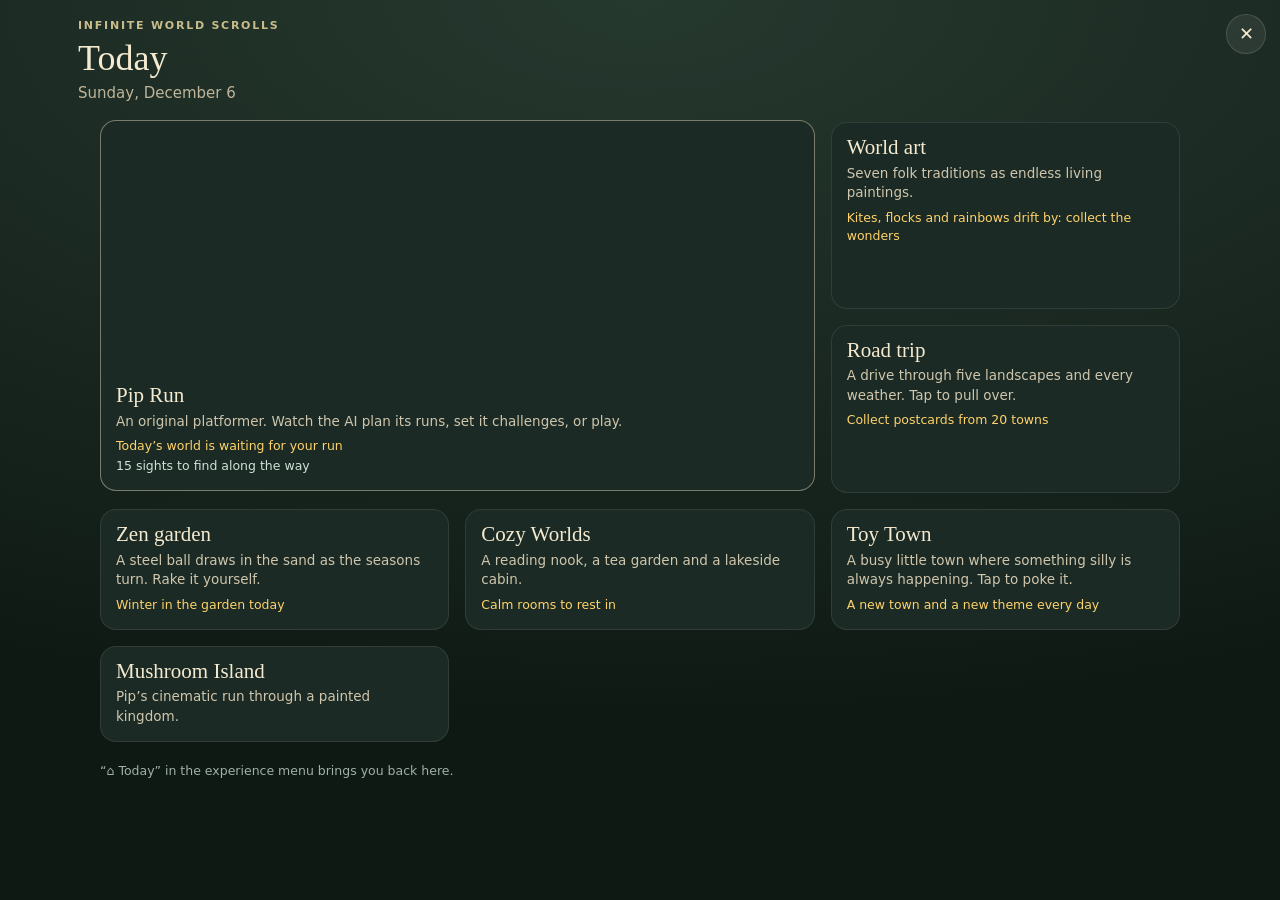
==== index.html @ a6a7bca0 "Toy Town: ducks wander and spread out, umbrellas for every resident and sitting over the head Co-Aut" ====
<!doctype html>
<html lang="en">
<head>
<meta charset="utf-8">
<meta name="viewport" content="width=device-width, initial-scale=1, viewport-fit=cover">
<title>Infinite World Scrolls</title>
<meta name="description" content="Endless living paintings inspired by Gond, Warli, Madhubani, Kangra, Japanese, Chinese and Mexican folk art — plus a Zen garden, road trip and Cozy Worlds.">
<meta name="theme-color" content="#f6efe0">
<link rel="canonical" href="https://imranakbarin.github.io/iakdevs/">
<link rel="icon" href="data:image/svg+xml,%3Csvg xmlns='http://www.w3.org/2000/svg' viewBox='0 0 64 64'%3E%3Crect width='64' height='64' rx='14' fill='%23f6efe0'/%3E%3Cpath d='M32 54V30M32 36l-10-9M32 32l11-10' stroke='%231b120c' stroke-width='5' stroke-linecap='round'/%3E%3Ccircle cx='20' cy='22' r='9' fill='%23436b58' stroke='%231b120c' stroke-width='3'/%3E%3Ccircle cx='44' cy='18' r='10' fill='%23af563c' stroke='%231b120c' stroke-width='3'/%3E%3Cpath d='M8 56h48' stroke='%23306f78' stroke-width='5' stroke-linecap='round'/%3E%3C/svg%3E">
<meta property="og:type" content="website">
<meta property="og:title" content="Infinite World Scrolls">
<meta property="og:description" content="Endless living paintings inspired by world folk-art traditions.">
<meta property="og:url" content="https://imranakbarin.github.io/iakdevs/">
<meta property="og:image" content="https://imranakbarin.github.io/iakdevs/assets/og-gond.jpg">
<meta property="og:image:width" content="1200">
<meta property="og:image:height" content="630">
<meta name="twitter:card" content="summary_large_image">
<link rel="preconnect" href="https://fonts.googleapis.com">
<link rel="preconnect" href="https://fonts.gstatic.com" crossorigin>
<link href="https://fonts.googleapis.com/css2?family=Yatra+One&display=swap" rel="stylesheet">
<style>
:root{--bg:#f6efe0;--ink:#1b120c;--mark:#1b120c;--light:#fff8e8;--panel:rgba(246,239,224,.88);--ui:#1b120c;--line:rgba(27,18,12,.3);
  box-sizing:border-box;padding-top:env(safe-area-inset-top,0px);padding-bottom:env(safe-area-inset-bottom,0px)}
@media (prefers-color-scheme:dark){:root:not([data-theme="light"]){--bg:#0e0d14;--ink:#0e0d14;--mark:#fff3d6;--light:#fff8e8;--panel:rgba(14,13,20,.82);--ui:#f3e6c6;--line:rgba(243,230,198,.28)}}
:root[data-theme="dark"]{--bg:#0e0d14;--ink:#0e0d14;--mark:#fff3d6;--light:#fff8e8;--panel:rgba(14,13,20,.82);--ui:#f3e6c6;--line:rgba(243,230,198,.28)}
html{height:100%;scroll-padding-top:env(safe-area-inset-top,0px)}
body{margin:0;height:100%;background:var(--bg);color:var(--ui);overflow:hidden;font:13px/1.4 system-ui,-apple-system,"Segoe UI",Roboto,sans-serif}
canvas{display:block;width:100%;height:100%;touch-action:none;cursor:grab}
.ui{position:fixed;top:0;left:0;right:0;display:flex;justify-content:center;pointer-events:none;
  padding:calc(10px + env(safe-area-inset-top,0px)) 10px 0}
.bar{pointer-events:auto;display:flex;align-items:center;gap:10px;flex-wrap:wrap;justify-content:center;background:var(--panel);
  border:1.5px solid var(--line);border-radius:20px 6px 20px 6px;padding:8px 14px;backdrop-filter:blur(6px);-webkit-backdrop-filter:blur(6px)}
h1{font:400 21px/1 "Yatra One",Georgia,serif;margin:0}
#seed{opacity:.6;font-variant-numeric:tabular-nums;font-size:12px}
button{font:inherit;color:inherit;background:transparent;border:1.5px solid var(--line);border-radius:999px;padding:5px 12px;cursor:pointer}
button:hover,select:hover{border-color:var(--ui)}
select{font:inherit;color:inherit;background:var(--panel);border:1.5px solid var(--line);border-radius:999px;padding:5px 10px;cursor:pointer}
select:focus-visible{outline:2px solid var(--ui);outline-offset:2px}
button:focus-visible,input:focus-visible{outline:2px solid var(--ui);outline-offset:2px}
label{display:flex;align-items:center;gap:6px;font-size:12px}
input[type=range]{width:80px;accent-color:#E63B2E}
@media (max-width:520px){h1,#seed,label span{display:none}.bar{gap:8px;padding:8px 10px}input[type=range]{width:64px}}
.fab{pointer-events:auto;background:var(--panel);backdrop-filter:blur(6px);-webkit-backdrop-filter:blur(6px);width:40px;height:40px;padding:0;font-size:17px;line-height:1;margin-left:auto}
.ui:has(.fab:not([hidden])){justify-content:flex-end}
[hidden]{display:none!important}
.zen-mode{--panel:rgba(24,48,38,.88);--ui:#f5ead0;--line:rgba(232,222,200,.24);background:#294939}.zen-mode .bar{border-radius:16px;font-family:system-ui,sans-serif}.zen-mode h1{font:400 19px/1.2 Georgia,serif}.zen-mode canvas{cursor:default}.zen-mode input[type=range]{accent-color:#b8bea0}
.zen-layer{display:none;position:fixed;pointer-events:none;inset:0}.zen-mode #zen-backdrop{display:block;width:100vw;height:100dvh}.zen-mode #zen-sand{display:block;inset:auto;border-radius:50%}.zen-mode{height:100dvh}.zen-mode .bar{gap:8px;padding:8px 12px;border-width:1px;background:rgba(22,48,38,.91)}.zen-mode button,.zen-mode select{font:400 12px/1.4 system-ui,sans-serif;border-width:1px;background:rgba(255,255,255,.065)}.zen-mode select option{background:#252b24;color:#eee8d8}.zen-mode .ui{box-sizing:border-box}.zen-mode canvas{position:fixed;inset:0;width:100vw;height:100dvh}
@media(max-width:520px){.zen-mode .bar{gap:6px;padding:7px 8px;max-width:100%;border-radius:12px}.zen-mode button,.zen-mode select{padding:5px 8px}.zen-mode input[type=range]{width:48px}.zen-mode #zen-atmosphere{font-size:11px}}

/* The artwork owns the viewport; secondary controls open on demand. */
.ui{padding:10px;z-index:5}.bar{gap:8px;padding:7px 10px;border-radius:12px;background:rgba(20,44,35,.95);color:#f4ead0;box-shadow:0 5px 22px #10281e25;max-width:calc(100vw - 40px)}
.bar>:where(:not(#mode):not(#play):not(#settings):not(#sound)){display:none!important}
.bar #mode{order:0;min-width:150px;font:500 14px/1.4 system-ui;background:transparent;border:0;color:inherit;padding:8px 10px}.bar #play{order:1}.bar #settings{order:2}
.bar #play,.bar #settings,.bar #sound{font:500 14px/1.4 system-ui;border:0;padding:8px 12px;min-height:38px;background:transparent}.bar #sound{order:1;color:inherit}
.bar select option{background:#203b30;color:#f4ead0}
.controls-open .bar{max-width:640px}.controls-open .bar>:not([hidden]){display:initial!important;order:3}.controls-open .bar label{display:flex!important}.controls-open .bar > h1:not([hidden]),.controls-open .bar > #seed:not([hidden]){display:none!important}
.controls-open .bar select:not([hidden]){background:#203b30;color:#f4ead0;border-color:#e8ddbd55;min-height:36px}.bar input[type=range]{accent-color:#c8bd8a}
.controls-open .bar #mode{order:0}.controls-open .bar #play{order:1}.controls-open .bar #settings{order:2;background:#ffffff14}.controls-open .bar select,.controls-open .bar button{border-color:#e8ddbd40;color:#f4ead0}
.controls-open .bar #mode{flex:1 1 45%}
@media(max-width:600px){.ui{padding:0}.bar,.zen-mode .bar{box-sizing:border-box;width:100%;max-width:none;border:0;border-radius:0;justify-content:space-between;gap:2px;padding:5px 8px;min-height:52px}.bar #mode{min-width:0;flex:1;padding:7px 6px;font-size:14px}.bar #play,.bar #settings,.bar #sound{font-size:13px;padding:7px 10px}.controls-open .bar{padding-bottom:14px;border-radius:0 0 14px 14px;justify-content:center;gap:8px}.controls-open .bar #mode{flex:1 1 40%}.controls-open .bar select{max-width:calc(50% - 12px);font-size:13px!important}.controls-open .bar label{flex-basis:45%;justify-content:center}.controls-open .bar input{width:86px}.controls-open .bar #settings{margin-left:auto}#trip-status{font-size:11px;bottom:14px!important;padding:6px 12px!important}.fab{margin:8px}}
/* A quiet gallery for the living paintings; road and garden controls stay independent. */
.art-mode .bar{background:rgba(246,239,224,.94);color:#302c25;border:1px solid #5c514d22;box-shadow:0 8px 30px #30251b14;border-radius:16px;gap:6px;flex-wrap:nowrap;width:auto;max-width:calc(100vw - 24px);padding:5px 7px}
.art-mode .bar > :not(#mode):not(#play):not(#art-browse):not(#sound){display:none!important}
.art-mode .bar #mode,.art-mode .bar #art-browse,.art-mode .bar #play,.art-mode .bar #sound:not([hidden]){display:block!important;flex:none;min-height:44px;border:0;font:500 13px/1.4 system-ui,sans-serif;padding:8px 12px;order:0;color:#302c25;background:transparent}
.art-mode .bar #mode{min-width:110px;max-width:150px}.art-mode .bar #mode option{background:#f6efe0;color:#302c25}
.art-mode .bar #art-browse{order:1;background:#302f27;color:#f8eed9;border-radius:11px}.art-mode .bar #play{order:2;min-width:63px}.art-mode .bar #sound:not([hidden]){order:3}
.art-status{position:fixed;z-index:3;left:50%;top:90px;transform:translateX(-50%);max-width:calc(100% - 40px);padding:9px 15px;border-radius:14px;background:#f6efe0ed;color:#302c25;font:13px/1.4 system-ui;text-align:center}
#art-caption{position:fixed;left:30px;bottom:26px;z-index:3;pointer-events:none;background:rgba(246,239,224,.91);border:1px solid #5c514d22;padding:14px 19px;border-radius:2px 16px 2px 16px;max-width:calc(100vw - 96px);color:#39362e;backdrop-filter:blur(8px)}
#art-title{display:block;font:400 24px/1.15 Georgia,serif;margin-bottom:5px}#art-medium{font:11px/1.5 system-ui;letter-spacing:.06em}
.art-ui-hidden #art-caption{display:none}
#art-gallery{border:1px solid #5c514d22;border-radius:22px;background:#f7f0e4;color:#38342d;padding:28px;max-width:1000px;width:calc(100vw - 90px);max-height:82dvh;box-shadow:0 20px 100px #1c211b55}
#art-gallery::backdrop{background:#252e27a8;backdrop-filter:blur(8px)}.art-gallery-head{display:flex;justify-content:space-between;align-items:start;gap:20px}.art-gallery-head h2{font:400 34px/1.2 Georgia,serif;margin:0 0 8px}.art-gallery-head p{font-size:13px;color:#756f60;margin:0 0 24px;max-width:540px}
#art-presentation{display:flex;gap:6px;margin:14px 0 22px}#art-presentation button{border-color:#75665044;min-height:44px;padding:8px 16px;color:#443d30}#art-presentation button[aria-pressed=true]{background:#302f27;color:#f8eed9;border-color:#302f27}#art-grid[data-presentation="live"] .art-card img{display:none}#art-grid[data-presentation="live"] .art-card{min-height:100px}
#art-close{color:#443d30;border-color:#75665044}#art-grid{display:grid;grid-template-columns:repeat(3,minmax(0,1fr));gap:16px}.art-card{display:block;text-align:left;border:1px solid #b2a28b44;border-radius:12px;padding:0 0 15px;overflow:hidden;background:#fffaf0;color:#3e3a30}.art-card img{display:block;width:100%;height:140px;object-fit:cover}.art-card strong,.art-card span{display:block;padding:0 14px}.art-card strong{margin-top:13px;font:400 19px/1.3 Georgia,serif}.art-card span{font-size:11px;margin-top:5px;color:#756e5f}.art-card[aria-pressed=true]{outline:2px solid #7e7957;outline-offset:2px}.art-card:hover{transform:translateY(-2px);box-shadow:0 6px 20px #45362518}
@media(max-width:600px){.art-mode .ui{padding:8px}.art-mode .bar{border-radius:14px;min-height:46px;padding:3px 5px;gap:2px}.art-mode .bar #mode{font-size:12px;min-width:0;width:111px;max-width:111px;padding:8px}.art-mode .bar #art-browse,.art-mode .bar #play,.art-mode .bar #sound{font-size:12px;padding:8px 10px;min-height:44px}#art-caption{left:14px;bottom:18px;padding:11px 14px;max-width:calc(100vw - 58px)}#art-title{font-size:20px}#art-medium{font-size:10px;letter-spacing:.02em}#art-gallery{padding:18px;width:calc(100vw - 64px);max-height:85dvh;border-radius:16px}.art-gallery-head h2{font-size:27px}#art-grid{grid-template-columns:repeat(2,minmax(0,1fr));gap:12px}.art-card img{height:112px}.art-card strong{font-size:16px}.art-card strong,.art-card span{padding:0 10px}.art-card span{font-size:10px}}
@media(prefers-reduced-motion:reduce){.art-card:hover{transform:none}}
/* Keep the art edge-to-edge while controls clear phone notches and home indicators. */
.art-mode #c{position:fixed;inset:0;width:100vw;height:100dvh}
.art-mode .ui{padding:calc(10px + env(safe-area-inset-top,0px)) calc(10px + env(safe-area-inset-right,0px)) 0 calc(10px + env(safe-area-inset-left,0px))}
@media(max-width:600px),(max-height:500px){
 .art-mode .ui{padding:calc(8px + env(safe-area-inset-top,0px)) calc(8px + env(safe-area-inset-right,0px)) 0 calc(8px + env(safe-area-inset-left,0px))}
 .art-mode #art-caption{left:calc(14px + env(safe-area-inset-left,0px));bottom:calc(18px + env(safe-area-inset-bottom,0px))}
 .art-mode #art-gallery{box-sizing:border-box;max-height:calc(100dvh - env(safe-area-inset-top,0px) - env(safe-area-inset-bottom,0px) - 32px);overflow-y:auto}
}
.cozy-mode{background:#131814}.cozy-mode #c,.cozy-mode #zen-backdrop,.cozy-mode #zen-sand,.cozy-mode .ui{display:none!important}#cozy-host{display:none;position:fixed;inset:0;background:#131814;z-index:1}.cozy-mode #cozy-host{display:block}.cozy-error{color:#ece5d4;text-align:center;margin:40vh 20px}
.mushroom-mode{background:#b8edeb}
#mushroom-host{display:none;position:fixed;inset:0;z-index:1;background:#b8edeb}
.mushroom-mode #mushroom-host{display:block}
.mushroom-mode #c,.mushroom-mode #zen-backdrop,.mushroom-mode #zen-sand,.mushroom-mode #cozy-host{display:none!important}
#mushroom-host iframe{width:100%;height:100%;display:block;border:0}
.mushroom-mode .bar{background:rgba(37,79,89,.88);color:#fff7e5;border:1px solid #ffffff40}
.mushroom-mode .bar > :not(#mode):not(#play){display:none!important}
.mushroom-mode .bar #mode,.mushroom-mode .bar #play{color:#fff7e5;display:block!important}
.pip-mode{background:#8fcdf2}
.town-mode{background:#bfe6f7}
#town-host{display:none;position:fixed;inset:0;z-index:1;background:#bfe6f7}
.town-mode #town-host{display:block}
.town-mode #c,.town-mode #zen-backdrop,.town-mode #zen-sand,.town-mode #cozy-host,.town-mode #mushroom-host,.town-mode #pip-host{display:none!important}
#town-host iframe{width:100%;height:100%;display:block;border:0}
#town-zoom{display:none;position:fixed;z-index:7;right:calc(14px + env(safe-area-inset-right,0px));bottom:calc(58px + env(safe-area-inset-bottom,0px));gap:4px;padding:5px;background:rgba(37,47,57,.9);border:1px solid #ffffff33;border-radius:18px;box-shadow:0 6px 22px #1d263337}
.town-mode #town-zoom{display:flex}
#town-zoom button{border:0;color:#fff;background:#ffffff1c;min-width:44px;min-height:44px;border-radius:12px;font:700 23px/1 system-ui;touch-action:manipulation}
#town-zoom button:active{background:#ffffff48}#town-zoom button:focus-visible{outline:2px solid #fff;outline-offset:2px}
#town-zoom #town-fit{font-size:12px;min-width:50px}
@media (max-width:700px){.town-mode #town-zoom{display:none}}   /* phones pinch, twist and drag instead */
.town-mode .bar{background:rgba(45,52,64,.88);color:#fff7e5;border:1px solid #ffffff40}
.town-mode .bar > :not(#mode):not(#play):not(#new):not(#hide){display:none!important}
.town-mode .bar #mode,.town-mode .bar #play,.town-mode .bar #new,.town-mode .bar #hide{color:#fff7e5;display:block!important}
/* Clean view: no toolbar, no zoom buttons; only a faint dot (and the H key) brings them back. */
.town-mode.art-ui-hidden #town-zoom{display:none}
.town-mode.art-ui-hidden #show{width:30px;height:30px;font-size:13px;opacity:.22;background:rgba(30,36,44,.4);color:#fff;border:0;border-radius:50%;transition:opacity .2s}
.town-mode.art-ui-hidden #show:hover,.town-mode.art-ui-hidden #show:focus-visible,.town-mode.art-ui-hidden #show:active{opacity:1}
#ui-toast{position:fixed;left:50%;bottom:calc(22px + env(safe-area-inset-bottom,0px));transform:translateX(-50%);z-index:9;padding:8px 14px;border-radius:999px;background:rgba(30,36,44,.82);color:#fff;font:600 12.5px system-ui;pointer-events:none;opacity:0;transition:opacity .4s;max-width:calc(100vw - 32px);text-align:center}
#ui-toast.on{opacity:1}
#pip-host{display:none;position:fixed;inset:0;z-index:1;background:#8fcdf2}
.pip-mode #pip-host{display:block}
.pip-mode #c,.pip-mode #zen-backdrop,.pip-mode #zen-sand,.pip-mode #cozy-host,.pip-mode #mushroom-host{display:none!important}
#pip-host iframe{width:100%;height:100%;display:block;border:0}
.pip-mode .bar{background:rgba(28,60,72,.86);color:#fff7e5;border:1px solid #ffffff40}
.pip-mode .bar > :not(#mode):not(#play):not(#new){display:none!important}
.pip-mode .bar #mode,.pip-mode .bar #play,.pip-mode .bar #new{color:#fff7e5;display:block!important}
</style>
</head>
<body>
<canvas id="zen-backdrop" class="zen-layer" aria-hidden="true"></canvas>
<canvas id="zen-sand" class="zen-layer" aria-hidden="true"></canvas>
<div id="cozy-host" aria-label="Cozy Worlds calming environments"></div>
<div id="mushroom-host" aria-label="Mushroom Island, an illustrated auto-running adventure"><iframe id="mushroom-frame" title="Mushroom Island animated adventure" loading="lazy"></iframe></div>
<div id="town-host" aria-label="Toy Town, a busy little isometric town"><iframe id="town-frame" title="Toy Town"></iframe></div>
<div id="town-zoom" role="group" aria-label="Toy Town zoom controls">
  <button id="town-rl" type="button" aria-label="Rotate view left">⟲</button>
  <button id="town-rr" type="button" aria-label="Rotate view right">⟳</button>
  <button id="town-out" type="button" aria-label="Zoom out">−</button>
  <button id="town-fit" type="button" aria-label="Fit entire city">Fit</button>
  <button id="town-in" type="button" aria-label="Zoom in">+</button>
</div>
<div id="pip-host" aria-label="Pip Run, a small original platformer"><iframe id="pip-frame" title="Pip Run platformer" allow="fullscreen; clipboard-write; web-share"></iframe></div>
<canvas id="c" aria-label="Endlessly scrolling art landscape inspired by traditional painting"></canvas>
<div class="ui"><div class="bar" id="scene-controls">
  <h1>Infinite scroll</h1>
<select id="mode" aria-label="Experience"><option value="home">⌂ Today</option><option value="art" selected>World art</option><option value="road">Road trip</option><option value="zen">Zen garden</option><option value="cozy">Cozy Worlds</option><option value="mushroom">Mushroom Island</option><option value="pip">Pip Run</option><option value="town">Toy Town</option></select>
  <input id="sty" type="hidden" value="gond">
  <select id="place" aria-label="Road trip place" hidden><option value="auto">Places · Auto</option><option value="0">Mountain pass</option><option value="1">Desert highway</option><option value="2">Forest trail</option><option value="3">Coastal drive</option><option value="4">City outskirts</option></select>
<button id="traffic" hidden aria-pressed="true">Traffic on</button>
<select id="weather" aria-label="Road trip weather" hidden><option value="auto">Weather · Auto</option><option value="sun">Sunny</option><option value="rain">Rain</option><option value="sunset">Sunset</option><option value="snow">Snow</option><option value="fog">Fog</option><option value="night">Night</option></select>
  <select id="zen-garden" aria-label="Garden environment" hidden><option value="moss">Koi sanctuary</option><option value="autumn">Maple retreat</option><option value="moon">Moonlit lotus</option></select>
  <select id="zen-pattern" aria-label="Sand pattern" hidden><option value="spiral">Spiral</option><option value="petals">Lotus petals</option><option value="waves">Flowing waves</option><option value="random">Random · Freeform</option></select>
  <span id="seed"></span>
  <button id="play">Pause</button>
  <button id="sound" aria-pressed="false" title="Sound (M)">♪ Sound off</button>
  <button id="art-browse" aria-label="Choose artwork">Artworks</button>
  <button id="settings" aria-expanded="false" aria-controls="scene-controls">Settings</button>
  <label>Speed <input id="spd" type="range" min="0" max="200" value="40"></label>
  <button id="new">New landscape</button>
  <button id="zen-atmosphere" aria-pressed="true" hidden>Atmosphere on</button>
  <button id="zen-fullscreen" hidden>Full screen</button>
  <button id="hide" aria-label="Hide controls" title="Hide controls (H)">Hide</button>
</div><button id="show" class="fab" hidden aria-label="Show controls" title="Show controls (H)">☰</button></div>
<div id="ui-toast" role="status" aria-live="polite"></div>
<div id="trip-status" hidden role="status" style="position:fixed;bottom:24px;left:50%;transform:translateX(-50%);background:var(--panel);padding:8px 18px;border-radius:30px;white-space:nowrap;pointer-events:none"></div>
<div id="art-status" class="art-status" role="status" hidden></div>
<aside id="art-caption" aria-label="Artwork description"><strong id="art-title">Living paintings</strong><span id="art-medium">A collection of moving worlds</span></aside>
<dialog id="art-gallery" aria-labelledby="art-gallery-heading"><div class="art-gallery-head"><div><h2 id="art-gallery-heading">Choose artwork</h2></div><button id="art-close" aria-label="Close art gallery">Close</button></div><div id="art-presentation" role="group" aria-label="Artwork type"><button id="art-live" type="button" aria-pressed="true">Live art</button><button id="art-painted" type="button" aria-pressed="false">Paintings</button></div><div id="art-grid"></div></dialog>
<script src="assets/living-art.js?v=3"></script>
<script src="assets/scene-motion.js?v=2"></script>
<script src="assets/road-traffic.js?v=5"></script>
<script src="assets/world-atmosphere.js?v=2"></script>
<script src="assets/zen-steel-gpu.js?v=2"></script>
<script src="assets/zen-garden.js?v=13"></script>
<script src="assets/zen-seasons.js?v=1"></script>
<script src="assets/road-illustration.js?v=12"></script>
<script src="assets/road-rural.js?v=4"></script>
<script src="assets/road-vehicles.js?v=8"></script>
<script src="assets/road-weather-light.js?v=3"></script>
<script src="assets/creature-mind.js?v=2"></script>
<script src="assets/art-presence.js?v=1"></script>
<script src="assets/art-ambience.js?v=1"></script>
<script src="assets/art-wonders.js?v=4"></script>
<script src="assets/art-gallery.js?v=1"></script>
<script src="assets/art-richer.js?v=6"></script>
<script src="assets/home.js?v=3"></script>
<script src="assets/road-journey.js?v=2"></script>
<script src="assets/road-stops.js?v=1"></script>
<script src="assets/world-sound.js?v=4"></script>
<script src="assets/kangra-world.js?v=5"></script>
<script src="assets/art-depth.js?v=13"></script>
<script src="assets/art-finishing.js?v=2"></script>
<script src="assets/gond-benchmark.js?v=4"></script>
<script>
const requestedZen=location.hash.startsWith('#zen-'),requestedRoad=location.hash.startsWith('#road-'),requestedCozy=location.hash.startsWith('#cozy-'),requestedMushroom=location.hash.startsWith('#mushroom-island'),requestedPip=location.hash.startsWith('#pip-run'),requestedTown=location.hash.startsWith('#toy-town');
// A shared Pip Run (#pip-run-<code>) opens that world with the sharer's run as a ghost.
let pipShared=location.hash.startsWith('#pip-run-')?location.hash.slice(9):'';
// Paintings (the living gallery) by default; a link to a live style (#gond-12) still opens it live.
let artPresentation=/^#(gond|warli|madhubani|kangra|japan|china|mexico)-/.test(location.hash)?'live':'painted';
const H=640,CW=600,RIVER=585,TAU=Math.PI*2,PI=Math.PI;
function mulberry32(a){return()=>{a|=0;a=a+0x6D2B79F5|0;let t=Math.imul(a^a>>>15,1|a);t=t+Math.imul(t^t>>>7,61|t)^t;return((t^t>>>14)>>>0)/4294967296;};}
function hash(a,b){let h=Math.imul(a^0x9e3779b9,0x85ebca6b)^Math.imul((b+0x632be5ab)|0,0xc2b2ae35);h^=h>>>16;h=Math.imul(h,0x7feb352d);h^=h>>>15;return h>>>0;}
const pick=(r,a)=>a[r()*a.length|0],lerp=(a,b,t)=>a+(b-a)*t;
function shade(hex,d){const n=parseInt(hex.slice(1),16),R=n>>16,Gc=n>>8&255,B=n&255,f=(v)=>Math.max(0,Math.min(255,Math.round(v+d)));return'#'+((1<<24)+(f(R)<<16)+(f(Gc)<<8)+f(B)).toString(16).slice(1);}
function fillBody(c,rx,ry,base,bands){
  const ring=(k)=>{c.beginPath();c.ellipse(0,0,rx*k,ry*k,0,0,TAU);};
  for(let i=0;i<bands.length;i++){const k=1-i/bands.length;ring(k);c.fillStyle=i?bands[i]:base;c.fill();
    if(i===0){const g=c.createLinearGradient(0,-ry,0,ry);g.addColorStop(0,shade(base,28));g.addColorStop(.55,base);g.addColorStop(1,shade(base,-32));ring(k);c.fillStyle=g;c.fill();}
    ring(k);c.strokeStyle=T.mark;c.lineWidth=1.1;c.globalAlpha=.5;c.stroke();c.globalAlpha=1;
    const kk=k-.5/bands.length;if(kk>.1){c.beginPath();
      if(i%3===0)for(let a=0;a<TAU;a+=TAU/44)dot(c,Math.cos(a)*rx*kk,Math.sin(a)*ry*kk,1.3);
      else if(i%3===1)for(let a=0;a<TAU;a+=TAU/30){const x=Math.cos(a)*rx*kk,y=Math.sin(a)*ry*kk;c.moveTo(x,y);c.lineTo(x+Math.cos(a)*4,y+Math.sin(a)*4);}
      else for(let a=0;a<TAU;a+=TAU/26){const x=Math.cos(a)*rx*kk,y=Math.sin(a)*ry*kk;c.moveTo(x-2,y);c.arc(x,y,2.2,0,PI);}
      c.fillStyle=T.mark;c.strokeStyle=T.mark;c.lineWidth=1.1;i%3===0?c.fill():c.stroke();}
  }
}

const PAIRS=[['#2E933C','#F7B32B'],['#12A4B6','#F25F92'],['#E63B2E','#F7B32B'],['#2B59C3','#12A4B6'],['#F28C28','#2E933C'],['#D7263D','#F7B32B'],['#6A4C93','#F25F92'],['#7CB518','#12A4B6']];
const TRUNK=['#8B4A2B','#2B59C3','#6A4C93','#D7263D','#12A4B6','#B5651D'];
// Gond foliage is curated into connected pigment families rather than every bright hue.
const GOND_PAIRS=[['#416e5b','#e6b34b'],['#af563c','#e4ac53'],['#47788a','#dba34a'],['#5b7751','#c66c43'],['#866947','#e5bc61']];
const GOND_TRUNKS=['#724b39','#92533c','#566b55','#75553d'];
const HILL=['#2E933C','#12A4B6','#6A4C93','#7CB518','#2B59C3','#F28C28','#F25F92'];
const EARTH=[['#B5432B','#F7B32B'],['#8B4A2B','#F28C28'],['#D7263D','#F7B32B'],['#6A4C93','#F25F92']];
const WATER=['#2B59C3','#12A4B6'];
const BRIGHT=['#F7B32B','#E63B2E','#12A4B6','#F25F92','#2E933C','#2B59C3','#F28C28','#6A4C93'];
let T={};
const STYLES={};let ST;
const isDark=()=>matchMedia('(prefers-color-scheme: dark)').matches;
function readTheme(){T=ST.theme(isDark());document.body.style.background=T.bg;}

let seed,P,G,WC;
const gy=x=>505+14*Math.sin(x*.0043+P[0])+7*Math.sin(x*.012+P[1])+3*Math.sin(x*.031+P[2]);

/* geometry helpers */
function poly(c,p,close=true){c.beginPath();c.moveTo(p[0][0],p[0][1]);for(let i=1;i<p.length;i++)c.lineTo(p[i][0],p[i][1]);if(close)c.closePath();}
function quadPts(x0,y0,cx,cy,x1,y1,n){const p=[];for(let i=0;i<=n;i++){const t=i/n,u=1-t;p.push([u*u*x0+2*u*t*cx+t*t*x1,u*u*y0+2*u*t*cy+t*t*y1]);}return p;}
function taper(cl,w0,w1){const n=cl.length,L=[],R=[];for(let i=0;i<n;i++){const a=cl[Math.max(0,i-1)],b=cl[Math.min(n-1,i+1)],dx=b[0]-a[0],dy=b[1]-a[1],m=Math.hypot(dx,dy)||1,w=lerp(w0,w1,i/(n-1))/2;
  L.push([cl[i][0]-dy/m*w,cl[i][1]+dx/m*w]);R.push([cl[i][0]+dy/m*w,cl[i][1]-dx/m*w]);}return L.concat(R.reverse());}
function along(p,step,fn){let acc=step/2;for(let i=1;i<p.length;i++){const dx=p[i][0]-p[i-1][0],dy=p[i][1]-p[i-1][1],len=Math.hypot(dx,dy);
  while(acc<=len){const t=acc/len;fn(p[i-1][0]+dx*t,p[i-1][1]+dy*t,Math.atan2(dy,dx));acc+=step;}acc-=len;}}
function dot(c,x,y,r){c.moveTo(x+r,y);c.arc(x,y,r,0,TAU);}
function ink(c,lw){c.strokeStyle=T.ink;c.lineWidth=lw;c.stroke();}

/* motifs */
function leafPath(c,l,w){c.beginPath();c.moveTo(0,0);c.bezierCurveTo(w,-l*.25,w*.75,-l*.78,0,-l);c.bezierCurveTo(-w*.75,-l*.78,-w,-l*.25,0,0);c.closePath();}
function leaf(c,x,y,a,l,w,st,cA,cB){
  c.save();c.translate(x,y);c.rotate(a+PI/2);
  leafPath(c,l,w);{const g=c.createLinearGradient(-w,0,w,0);g.addColorStop(0,shade(cA,-20));g.addColorStop(.45,cA);g.addColorStop(1,shade(cA,34));c.fillStyle=g;}c.fill();c.save();c.clip();
  c.strokeStyle=T.mark;c.fillStyle=T.mark;c.lineWidth=1;
  if(st===0){c.beginPath();for(let t=.1;t<.95;t+=.075){const y0=-l*t;c.moveTo(0,y0);c.lineTo(w,y0+w*.8);c.moveTo(0,y0);c.lineTo(-w,y0+w*.8);}c.stroke();}
  else if(st===1){c.save();c.translate(0,-l*.1);leafPath(c,l*.76,w*.58);c.fillStyle=cB;c.fill();c.lineWidth=1.2;c.stroke();c.restore();
    c.beginPath();for(let t=.2;t<.86;t+=.085)dot(c,0,-l*t,Math.max(1,w*.09));c.fillStyle=T.mark;c.fill();
    c.beginPath();for(let t=.12;t<.9;t+=.08){dot(c,w*.5*Math.sin(t*PI)+.5,-l*t,1.1);dot(c,-w*.5*Math.sin(t*PI)-.5,-l*t,1.1);}c.fill();}
  else{c.fillStyle=cB;c.fillRect(0,-l,w,l);c.beginPath();for(let t=.06;t<1;t+=.06){c.moveTo(0,-l*t);c.lineTo(w,-l*t-w*.6);}c.stroke();
    c.beginPath();for(let t=.12;t<.9;t+=.09)dot(c,-w*.35,-l*t,1.3);c.fillStyle=T.mark;c.fill();}
  c.restore();
  if(st!==1){c.beginPath();c.moveTo(0,-1);c.lineTo(0,-l*.9);c.strokeStyle=T.mark;c.lineWidth=1.4;c.stroke();}
  leafPath(c,l,w);ink(c,2);
  c.save();leafPath(c,l*.88,w*.78);c.strokeStyle=cB;c.lineWidth=.65;c.globalAlpha=.65;c.stroke();c.restore();
  c.restore();
}
function flower(c,x,y,r,cA,cB){
  for(let i=0;i<10;i++)leaf(c,x,y,i/10*TAU,r,r*.42,1,cA,cB);
  c.beginPath();c.arc(x,y,r*.45,0,TAU);c.fillStyle=cB;c.fill();ink(c,2);
  c.beginPath();for(let i=0;i<12;i++){const a=i/12*TAU;dot(c,x+Math.cos(a)*r*.32,y+Math.sin(a)*r*.32,1.2);}c.fillStyle=T.mark;c.fill();
  c.beginPath();c.arc(x,y,r*.14,0,TAU);c.fillStyle=T.ink;c.fill();
}
function* mound(c,cx,w,h,q){
  const base=560,A=pick(q,HILL);let B=pick(q,HILL);if(B===A)B=HILL[(HILL.indexOf(A)+2)%HILL.length];
  const hump=k=>{const p=[],hw=w/2*k,hh=h*k;for(let s=0;s<=48;s++){const u=-1+2*s/48;p.push([cx+u*hw,base-hh*Math.pow(1-u*u,.6)]);}return p;};
  poly(c,hump(1));c.fillStyle=A;c.fill();
  for(const [j,k] of [.78,.56,.34,.14].entries()){yield;
    const mid=hump(k+.11);c.strokeStyle=T.mark;c.fillStyle=T.mark;c.lineWidth=1.3;c.beginPath();
    if(j%2===0)along(mid,6.5,(x,y,a)=>{const nx=-Math.sin(a)*4,ny=Math.cos(a)*4;c.moveTo(x-nx,y-ny);c.lineTo(x+nx,y+ny);});
    else along(mid,7,(x,y)=>dot(c,x,y,1.6));
    j%2===0?c.stroke():c.fill();
    poly(c,hump(k));c.fillStyle=j%2?A:B;c.fill();ink(c,1.6);
  }
  poly(c,hump(1));ink(c,3);
}
function sun(c,x,y,rot=0){
  for(let i=0;i<16;i++){const a=i/16*TAU+rot;leaf(c,x+Math.cos(a)*34,y+Math.sin(a)*34,a,28,10,1,i%2?'#F7B32B':'#E63B2E',i%2?'#E63B2E':'#F7B32B');}
  [[38,'#F7B32B'],[29,'#F28C28'],[20,'#F7B32B'],[10,'#E63B2E']].forEach(([r,col])=>{c.beginPath();c.arc(x,y,r,0,TAU);c.fillStyle=col;c.fill();ink(c,r===38?3:1.5);});
  c.beginPath();for(let i=0;i<36;i++){const a=i/36*TAU;dot(c,x+Math.cos(a)*33.5,y+Math.sin(a)*33.5,1.5);}
  for(let i=0;i<20;i++){const a=i/20*TAU;dot(c,x+Math.cos(a)*15,y+Math.sin(a)*15,1.3);}c.fillStyle=T.mark;c.fill();
}
function trunkPattern(c,L,R,st){
  const m=7;c.strokeStyle=T.mark;c.lineWidth=1.3;c.beginPath();
  if(st===0){for(let k=1;k<m;k++)for(let i=0;i<L.length;i++){const x=lerp(L[i][0],R[i][0],k/m)+Math.sin(i*.8+k*1.3)*1.6;i?c.lineTo(x,L[i][1]):c.moveTo(x,L[i][1]);}c.stroke();}
  else if(st===1){for(let i=0;i<L.length;i++){const r=(R[i][0]-L[i][0])/m/2;for(let k=-1;k<m;k++){const x=lerp(L[i][0],R[i][0],(k+.5+(i%2)*.5)/m);c.moveTo(x+r,L[i][1]);c.arc(x,L[i][1],r,0,PI,true);}}c.stroke();}
  else{for(let i=1;i<L.length;i+=2){c.moveTo(L[i][0],L[i][1]);for(let k=1;k<=m*2;k++)c.lineTo(lerp(L[i][0],R[i][0],k/(m*2)),L[i][1]+(k%2?-3.5:0));}c.stroke();
    c.beginPath();for(let i=0;i<L.length;i+=2)for(let k=1;k<m;k++)dot(c,lerp(L[i][0],R[i][0],k/m),L[i][1]-1.5,1.3);c.fillStyle=T.light;c.fill();}
}
function* tree(c,x,q){
  const y0=gy(x)+4,h=150+q()*110,w=34+q()*22,tx=x+(q()-.5)*44,ty=y0-h,wt=w*.5,bend=(q()-.5)*34;
  const tcol=pick(q,GOND_TRUNKS),pair=pick(q,GOND_PAIRS),ls=q()*3|0,flw=q()<.24,tst=q()*3|0;
  const N=26,L=[],R=[];
  for(let i=0;i<=N;i++){const t=i/N,cx=lerp(x,tx,t)+Math.sin(t*PI)*bend,ww=lerp(w,wt,Math.pow(t,.7))+Math.max(0,.15-t)*w*2.6,yy=lerp(y0,ty,t);L.push([cx-ww/2,yy]);R.push([cx+ww/2,yy]);}
  const trunk=L.concat(R.slice().reverse()),polys=[],cls=[],tips=[],mids=[];
  for(let k=0,nr=2+(q()*3|0);k<nr;k++){const sd=k%2?1:-1,len=24+q()*34,bx=x+sd*w*.25;const cl=quadPts(bx,y0-8,bx+sd*len*.6,y0+4,bx+sd*len,y0-4-q()*10,8);polys.push(taper(cl,w*.34,3));}
  const br=(px,py,a,len,w0,d)=>{let a2=Math.max(-PI-.25,Math.min(.25,a+(q()-.5)*.6));const ex=px+Math.cos(a2)*len,ey=py+Math.sin(a2)*len;
    const cl=quadPts(px,py,px+Math.cos(a)*len*.5,py+Math.sin(a)*len*.5,ex,ey,10);polys.push(taper(cl,w0,w0*.7));cls.push(cl);
    if(d===0){tips.push([ex,ey,a2]);return;}mids.push([ex,ey,a2]);
    const k=q()<.3?3:2;for(let i=0;i<k;i++)br(ex,ey,a2+(i-(k-1)/2)*(.55+q()*.3)+(q()-.5)*.15,len*(.72+q()*.1),w0*.68,d-1);};
  const n=2+(q()*2|0),dep=h>215?3:2;
  for(let i=0;i<n;i++)br(tx,ty+10,-PI/2+(i-(n-1)/2)*(.6+q()*.3)+(q()-.5)*.2,52+q()*30,wt*.72,dep);
  c.lineJoin='round';c.lineCap='round';
  for(const p of polys){poly(c,p);ink(c,5);}poly(c,trunk);ink(c,5);
  c.fillStyle=shade(tcol,-12);for(const p of polys){poly(c,p);c.fill();}
  {let mn=1e9,mx=-1e9;for(const p of trunk){mn=Math.min(mn,p[0]);mx=Math.max(mx,p[0]);}const g=c.createLinearGradient(mn,0,mx,0);
   g.addColorStop(0,shade(tcol,-40));g.addColorStop(.4,shade(tcol,22));g.addColorStop(.7,tcol);g.addColorStop(1,shade(tcol,-34));poly(c,trunk);c.fillStyle=g;c.fill();}
  c.setLineDash([4,4]);c.strokeStyle=T.mark;c.lineWidth=1.3;for(const cl of cls){poly(c,cl,false);c.stroke();}c.setLineDash([]);
  c.save();poly(c,trunk);c.clip();trunkPattern(c,L,R,tst);c.restore();
  for(const [mx,my,a] of mids){yield;for(const s of[-1,1])leaf(c,mx,my,a+s*.95,26+q()*10,10+q()*4,ls,pair[s>0?0:1],pair[s>0?1:0]);}
  for(const [ex,ey,a] of tips){yield;
    if(flw){leaf(c,ex,ey,a-.9,26,10,ls,pair[0],pair[1]);leaf(c,ex,ey,a+.9,26,10,ls,pair[0],pair[1]);flower(c,ex,ey,17+q()*6,pair[1],pair[0]);continue;}
    const m=4+(q()*3|0);for(let j=0;j<m;j++)leaf(c,ex,ey,a+(j/(m-1)-.5)*2.2+(q()-.5)*.15,36+q()*18,14+q()*6,ls,pair[j%2],pair[(j+1)%2]);
  }
  if(q()<.4&&tips.length){const t=tips[q()*tips.length|0];bird(c,t[0],t[1]-18,q()<.5?1:-1,.95,q,false);}
}
function bird(c,x,y,dir,s,q,fly,fl=0){
  const col=pick(q,BRIGHT);let alt=pick(q,BRIGHT);if(alt===col)alt='#F7B32B';
  c.save();c.translate(x,y);c.scale(dir*s,s);c.lineJoin='round';
  for(let i=0;i<3;i++)leaf(c,-14,2,PI*(.86+(i-1)*.1),32,8,0,i===1?alt:col,alt);
  if(fly)leaf(c,-2,-4,-PI*.66+fl*.45,36,12,0,alt,col);
  else{c.beginPath();c.moveTo(-3,8);c.lineTo(-5,17);c.moveTo(4,8);c.lineTo(4,17);ink(c,2.2);}
  c.save();c.beginPath();c.ellipse(0,0,20,12,0,0,TAU);c.clip();fillBody(c,20,12,col,[col,alt,shade(col,-30)]);c.restore();
  c.beginPath();c.ellipse(0,0,20,12,0,0,TAU);ink(c,2.4);
  leaf(c,fly?0:3,-3,fly?-PI*.44+fl*.5:PI*.97,fly?38:28,fly?12:10,0,alt,col);
  for(let i=-1;i<=1;i++)leaf(c,16,-16,-PI/2+i*.35,10,3.5,0,alt,col);
  c.beginPath();c.arc(18,-10,8.5,0,TAU);c.fillStyle=col;c.fill();ink(c,2.2);
  c.beginPath();c.moveTo(25,-13);c.lineTo(35,-9);c.lineTo(25,-6);c.closePath();c.fillStyle='#F7B32B';c.fill();ink(c,1.6);
  c.beginPath();c.arc(20,-11,3.4,0,TAU);c.fillStyle=T.light;c.fill();ink(c,1.2);c.beginPath();c.arc(21,-11,1.6,0,TAU);c.fillStyle='#1b120c';c.fill();
  c.restore();
}
function deer(c,x,q,A){
  const d0=q()<.5?1:-1,dir=A?A.dir:d0,s=.95+q()*.25,col=pick(q,['#F7B32B','#F28C28','#E63B2E','#12A4B6','#F25F92']);let alt=pick(q,BRIGHT);if(alt===col)alt='#2B59C3';
  c.save();c.translate(x,gy(x)+3);c.scale(dir*s,s);c.lineJoin='round';c.lineCap='round';
  for(const [li,[lx,d1]] of[[-32,-6],[-20,5],[18,-5],[30,7]].entries()){const dx=d1+(A?Math.sin(A.ph+(li%2?PI:0)+(li>1?1.2:0))*9*A.m:0),p=taper([[lx,-60],[lx+dx*.5,-30],[lx+dx,-3]],11,6);poly(c,p);ink(c,4);c.fillStyle=col;c.fill();
    c.beginPath();for(const t of[.35,.55,.75]){const yy=lerp(-60,-3,t),xx=lx+dx*t;c.moveTo(xx-4,yy);c.lineTo(xx+4,yy);}c.strokeStyle=T.mark;c.lineWidth=1.3;c.stroke();
    c.beginPath();c.ellipse(lx+dx,-2,4.5,3,0,0,TAU);c.fillStyle=T.ink;c.fill();}
  if(A)c.translate(0,-Math.abs(Math.sin(A.ph))*1.6*A.m);
  leaf(c,-46,-78,-PI*.82+(A?Math.sin(A.t*5+A.k)*.3-(A.al||0)*.55:0),20,7,0,col,alt);
  // Resting deer graze (neck and head bow from the shoulder); alarm lifts the head.
  const nod=A&&A.g&&A.idle<.65?A.g*(1-(A.al||0))*(1.15+Math.sin(A.t*5.3+A.k)*.05):0,neck=()=>{if(nod){c.translate(26,-82);c.rotate(nod);c.translate(-26,82);}};
  c.save();neck();c.beginPath();c.moveTo(22,-84);c.quadraticCurveTo(34,-104,44,-122);c.lineTo(62,-112);c.quadraticCurveTo(52,-90,46,-60);c.closePath();{const g=c.createLinearGradient(22,0,62,0);g.addColorStop(0,shade(col,-30));g.addColorStop(.6,col);g.addColorStop(1,shade(col,24));c.fillStyle=g;}c.fill();ink(c,3);
  c.save();c.clip();c.beginPath();for(let yy=-120;yy<-60;yy+=7){c.moveTo(20,yy);c.lineTo(70,yy+8);}c.strokeStyle=T.mark;c.lineWidth=1.2;c.stroke();c.restore();c.restore();
  c.save();c.translate(0,-70);c.beginPath();c.ellipse(0,0,50,24,0,0,TAU);c.clip();
  fillBody(c,50,24,col,[col,alt,shade(col,-30),pick(q,BRIGHT),alt]);
  c.beginPath();for(let xx=-8;xx<=8;xx+=4){c.moveTo(xx,-5);for(let yy=-5;yy<=5;yy+=2)c.lineTo(xx+Math.sin(yy*.9)*1.2,yy);}c.strokeStyle=T.mark;c.lineWidth=1;c.stroke();
  c.restore();
  c.beginPath();c.ellipse(0,-70,50,24,0,0,TAU);ink(c,3);
  c.save();neck();
  if(q()<.65){c.beginPath();c.moveTo(56,-128);c.quadraticCurveTo(50,-148,62,-166);c.moveTo(54,-146);c.lineTo(42,-154);c.moveTo(59,-158);c.lineTo(69,-166);
    c.moveTo(50,-126);c.quadraticCurveTo(36,-138,38,-160);c.moveTo(38,-148);c.lineTo(28,-151);ink(c,6.5);c.strokeStyle=col;c.lineWidth=3.2;c.stroke();}
  leaf(c,48,-126,-PI*.9+(A?Math.pow(Math.max(0,Math.sin(A.t*1.1+A.k)),12)*.5:0),20,7,1,col,alt);
  c.beginPath();c.ellipse(62,-118,18,10,.45,0,TAU);c.fillStyle=col;c.fill();ink(c,2.6);
  c.beginPath();c.arc(64,-121,3.6,0,TAU);c.fillStyle=T.light;c.fill();ink(c,1.2);c.beginPath();c.arc(65,-121,1.7,0,TAU);c.fillStyle='#1b120c';c.fill();
  c.beginPath();c.arc(77,-111,2.4,0,TAU);c.fill();
  c.restore();c.restore();
}
function peacock(c,x,q,A){
  const d0=q()<.5?1:-1,dir=A?A.dir:d0,s=1+q()*.2;c.save();c.translate(x,gy(x)+3);c.scale(dir*s,s);c.lineJoin='round';
  const n=13,ox=-12,oy=-52;
  for(let i=0;i<n;i++){const a=-PI*(1.02-i*.66/(n-1))+(A?Math.sin(A.t*.9+A.k)*.05+Math.sin(A.t*3.1+i*.7)*.014+(A.g&&A.idle<.6?A.g*(1-(A.al||0))*Math.sin(A.t*21+i*1.1)*.03:0):0),len=100+Math.sin(i/(n-1)*PI)*22,ex=ox+Math.cos(a)*(len-30),ey=oy+Math.sin(a)*(len-30);
    c.beginPath();c.moveTo(ox,oy);c.lineTo(ex,ey);ink(c,2.4);
    c.beginPath();along([[ox,oy],[ex,ey]],5,(x,y,an)=>{for(const sd of[-1,1]){c.moveTo(x,y);c.lineTo(x+Math.cos(an+sd*2.4)*7,y+Math.sin(an+sd*2.4)*7);}});c.strokeStyle='#2E933C';c.lineWidth=1.4;c.stroke();
    c.save();c.translate(ex,ey);c.rotate(a+PI/2);leafPath(c,36,15);{const g=c.createLinearGradient(-15,0,15,0);g.addColorStop(0,'#1d6b2a');g.addColorStop(.5,'#2E933C');g.addColorStop(1,'#59b866');c.fillStyle=g;}c.fill();ink(c,2);
    c.save();leafPath(c,36,15);c.clip();c.beginPath();for(let t=.05;t<1;t+=.09){c.moveTo(0,-36*t);c.lineTo(15,-36*t-9);c.moveTo(0,-36*t);c.lineTo(-15,-36*t-9);}c.strokeStyle='#F7B32B';c.lineWidth=.9;c.stroke();c.restore();
    for(const [ry,rx,rh,col] of[[-15.5,9.5,12.5,'#E63B2E'],[-15,8,11,'#F7B32B'],[-14,5.5,8,'#12A4B6'],[-13,3,4.6,'#2B59C3']]){c.beginPath();c.ellipse(0,ry,rx,rh,0,0,TAU);c.fillStyle=col;c.fill();ink(c,1.2);}
    c.beginPath();c.ellipse(-1,-14,1.2,2,0,0,TAU);c.fillStyle=T.light;c.fill();
    c.beginPath();for(let t=.12;t<.95;t+=.1){dot(c,10*Math.sin(t*PI)*.75,-36*t,1);dot(c,-10*Math.sin(t*PI)*.75,-36*t,1);}c.fillStyle=T.light;c.fill();c.restore();}
  for(let i=0;i<9;i++){const a=-PI*(.98-i*.6/8)+(A?Math.sin(A.t*.9+A.k+.4)*.05:0),len=62+Math.sin(i/8*PI)*10;c.save();c.translate(ox+Math.cos(a)*(len-24),oy+Math.sin(a)*(len-24));c.rotate(a+PI/2);
    leafPath(c,26,10);c.fillStyle='#12A4B6';c.fill();c.save();c.clip();c.beginPath();for(let t=.1;t<1;t+=.12){c.moveTo(-10,-26*t);c.lineTo(10,-26*t);}c.strokeStyle=T.mark;c.lineWidth=.9;c.stroke();c.restore();ink(c,1.8);
    c.beginPath();c.ellipse(0,-12,4.5,6,0,0,TAU);c.fillStyle='#F7B32B';c.fill();ink(c,1);c.beginPath();c.ellipse(0,-11.5,2.2,3,0,0,TAU);c.fillStyle='#2B59C3';c.fill();c.restore();}
  {const l1=A?Math.sin(A.ph)*6*A.m:0,l2=-l1;c.beginPath();c.moveTo(-3,-26);c.lineTo(-5+l1,0);c.moveTo(5,-26);c.lineTo(6+l2,0);c.moveTo(-5+l1,0);c.lineTo(-11+l1,2);c.moveTo(6+l2,0);c.lineTo(13+l2,2);ink(c,2.6);}
  c.save();c.translate(2,-48);c.rotate(-.25);c.beginPath();c.ellipse(0,0,18,25,0,0,TAU);c.clip();
  fillBody(c,18,25,'#2B59C3',['#2B59C3','#12A4B6','#2E933C','#F7B32B']);c.restore();
  c.beginPath();c.ellipse(2,-48,18,25,-.25,0,TAU);ink(c,2.6);
  leaf(c,-6,-50,PI*.72,36,11,0,'#12A4B6','#2E933C');
  c.save();if(A)c.translate(Math.sin(A.t*2.4+A.k)*2.2,Math.abs(Math.sin(A.ph))*-1.2*A.m);
  if(A&&A.g&&A.idle>=.6){const peck=A.g*(1-(A.al||0))*Math.pow(Math.max(0,Math.sin(A.t*2.7+A.k)),3);c.translate(10,-66);c.rotate(peck*.9);c.translate(-10,66);}
  c.beginPath();c.moveTo(6,-68);c.quadraticCurveTo(4,-88,14,-104);c.lineTo(22,-100);c.quadraticCurveTo(16,-84,18,-64);c.closePath();c.fillStyle='#2B59C3';c.fill();ink(c,2.4);
  c.beginPath();for(let t=0;t<1;t+=.17)dot(c,lerp(12,18,t),lerp(-70,-98,t),1.4);c.fillStyle=T.light;c.fill();
  for(let i=-1;i<=1;i++){const a=-PI/2+i*.32;c.beginPath();c.moveTo(17,-108);c.lineTo(17+Math.cos(a)*15,-108+Math.sin(a)*15);ink(c,1.6);c.beginPath();c.arc(17+Math.cos(a)*16,-108+Math.sin(a)*16,2.8,0,TAU);c.fillStyle='#12A4B6';c.fill();ink(c,1.2);}
  c.beginPath();c.arc(18,-104,8,0,TAU);c.fillStyle='#2B59C3';c.fill();ink(c,2.2);
  c.beginPath();c.moveTo(25,-106);c.lineTo(33,-102);c.lineTo(25,-99);c.closePath();c.fillStyle='#F7B32B';c.fill();ink(c,1.4);
  c.beginPath();c.arc(20,-105,3,0,TAU);c.fillStyle=T.light;c.fill();c.beginPath();c.arc(21,-105,1.4,0,TAU);c.fillStyle='#1b120c';c.fill();
  c.restore();c.restore();
}
function tiger(c,x,q,A){
  const d0=q()<.5?1:-1,dir=A?A.dir:d0,s=1+q()*.15,sw=A?Math.sin(A.t*1.6+A.k)*(1+(A.g||0)*.5):0,O='#F28C28',Y='#F7B32B',K='#1b120c';
  c.save();c.translate(x,gy(x)+3);c.scale(dir*s,s);c.lineJoin='round';c.lineCap='round';
  if(A&&A.cr)c.scale(1,1-.12*A.cr);
  const tl=quadPts(-50,-50,-92,-58+sw*10,-84+sw*16,-100+Math.abs(sw)*8,14);poly(c,tl,false);ink(c,10);c.strokeStyle=O;c.lineWidth=6;c.stroke();
  c.beginPath();along(tl,9,(px,py,a)=>{const nx=-Math.sin(a)*3.4,ny=Math.cos(a)*3.4;c.moveTo(px-nx,py-ny);c.lineTo(px+nx,py+ny);});c.strokeStyle=K;c.lineWidth=2.4;c.stroke();
  for(const [li,[lx,d1]] of[[-40,-4],[-26,5],[26,-3],[40,6]].entries()){const dx=d1+(A?Math.sin(A.ph+(li%2?PI:0)+(li>1?1.2:0))*9*A.m:0),p=taper([[lx,-46],[lx+dx*.5,-24],[lx+dx,-6]],15,11);poly(c,p);ink(c,4);c.fillStyle=O;c.fill();
    c.beginPath();for(const t of[.3,.55]){const yy=lerp(-46,-6,t),xx=lx+dx*t;c.moveTo(xx-6,yy);c.quadraticCurveTo(xx,yy+3,xx+6,yy);}c.strokeStyle=K;c.lineWidth=2.2;c.stroke();
    c.beginPath();c.ellipse(lx+dx,-4,8,4.5,0,0,TAU);c.fillStyle=Y;c.fill();ink(c,2);c.beginPath();for(const k of[-3,0,3]){c.moveTo(lx+dx+k,-3);c.lineTo(lx+dx+k,0);}ink(c,1.2);}
  c.beginPath();c.ellipse(0,-52,56,22,0,0,TAU);c.fillStyle=O;c.fill();
  c.save();c.clip();
  {const g=c.createLinearGradient(0,-74,0,-30);g.addColorStop(0,shade(O,28));g.addColorStop(1,shade(O,-28));c.fillStyle=g;c.fillRect(-60,-76,120,50);}
  c.beginPath();c.ellipse(0,-34,46,10,0,0,TAU);c.fillStyle=Y;c.fill();c.strokeStyle=T.mark;c.lineWidth=1.1;c.stroke();
  c.beginPath();for(let xx=-40;xx<=40;xx+=6)dot(c,xx,-34,1.3);c.fillStyle=T.mark;c.fill();
  c.beginPath();for(let xx=-48;xx<=44;xx+=11){c.moveTo(xx-4,-76);c.quadraticCurveTo(xx+7,-60,xx+2,-42);c.lineTo(xx-1,-44);c.quadraticCurveTo(xx+1,-60,xx-9,-76);c.closePath();}c.fillStyle=K;c.fill();
  c.beginPath();for(let xx=-43;xx<=44;xx+=11)for(let yy=-68;yy<-46;yy+=6)dot(c,xx+(yy+68)*.15,yy,1.2);c.fillStyle=T.light;c.fill();
  c.restore();c.beginPath();c.ellipse(0,-52,56,22,0,0,TAU);ink(c,3);
  for(const [ex,ey] of[[50,-76],[64,-79]]){c.beginPath();c.arc(ex,ey,6.5,0,TAU);c.fillStyle=O;c.fill();ink(c,2.2);c.beginPath();c.arc(ex,ey,3,0,TAU);c.fillStyle=Y;c.fill();}
  c.beginPath();c.arc(60,-58,19,0,TAU);c.fillStyle=O;c.fill();
  c.save();c.clip();c.beginPath();c.ellipse(68,-48,14,9,0,0,TAU);c.fillStyle=Y;c.fill();
  c.beginPath();for(const k of[-6,0,6]){c.moveTo(56+k,-78);c.quadraticCurveTo(58+k*1.2,-70,57+k,-64);}c.strokeStyle=K;c.lineWidth=2.6;c.stroke();
  c.beginPath();c.moveTo(42,-62);c.lineTo(50,-60);c.moveTo(42,-54);c.lineTo(50,-55);c.stroke();c.restore();
  c.beginPath();c.arc(60,-58,19,0,TAU);ink(c,3);
  c.beginPath();c.moveTo(60,-62);c.quadraticCurveTo(66,-67,72,-62);c.quadraticCurveTo(66,-58,60,-62);c.fillStyle=T.light;c.fill();ink(c,1.3);
  c.beginPath();c.arc(67,-62,2,0,TAU);c.fillStyle='#2E933C';c.fill();
  c.beginPath();c.moveTo(74,-54);c.lineTo(80,-52);c.lineTo(75,-48);c.closePath();c.fillStyle='#F25F92';c.fill();ink(c,1.3);
  c.beginPath();c.moveTo(76,-47);c.quadraticCurveTo(72,-42,66,-44);ink(c,1.6);
  c.beginPath();for(const k of[-4,0,4]){c.moveTo(70,-48+k*.4);c.lineTo(88,-52+k*1.5);}ink(c,1);
  c.restore();
}
function fish(c,x,y,dir,s,q){
  const col=pick(q,BRIGHT);let alt=pick(q,BRIGHT);if(alt===col)alt='#F7B32B';
  c.save();c.translate(x,y);c.scale(dir*s,s);
  leaf(c,-21,0,PI*.86,17,7,0,col,alt);leaf(c,-21,0,-PI*.86,17,7,0,col,alt);leaf(c,2,-7,-PI*.62,12,5,0,alt,col);
  c.beginPath();c.ellipse(0,0,25,10.5,0,0,TAU);{const g=c.createLinearGradient(0,-10,0,10);g.addColorStop(0,shade(col,-30));g.addColorStop(.5,col);g.addColorStop(1,shade(col,30));c.fillStyle=g;}c.fill();
  c.save();c.clip();c.fillStyle=alt;c.fillRect(-26,3,52,9);c.beginPath();c.moveTo(-26,3);c.lineTo(26,3);c.strokeStyle=T.mark;c.lineWidth=1.1;c.stroke();
  c.beginPath();for(let xx=-20;xx<20;xx+=4)dot(c,xx,7,1);c.fillStyle=T.mark;c.fill();c.beginPath();for(let xx=-22;xx<14;xx+=6)for(let yy=-12;yy<=12;yy+=6){const sy=yy+((xx/6|0)%2)*3;c.moveTo(xx,sy+3.5);c.arc(xx,sy,3.5,PI/2,PI*1.5);}c.strokeStyle=T.mark;c.lineWidth=1;c.stroke();c.restore();
  c.beginPath();c.ellipse(0,0,25,10.5,0,0,TAU);ink(c,2.2);
  c.beginPath();c.arc(16,-2,3,0,TAU);c.fillStyle=T.light;c.fill();ink(c,1);c.beginPath();c.arc(16.8,-2,1.4,0,TAU);c.fillStyle='#1b120c';c.fill();
  c.restore();
}
function shrub(c,x,q){
  const y=gy(x)+4,m=5+(q()*4|0),pr=pick(q,PAIRS);
  if(q()<.35){c.beginPath();c.moveTo(x,y);c.quadraticCurveTo(x+6,y-30,x+2,y-56);ink(c,4);c.strokeStyle='#2E933C';c.lineWidth=2;c.stroke();flower(c,x+2,y-58,16,pr[1],pr[0]);}
  for(let j=0;j<m;j++)leaf(c,x+(q()-.5)*8,y,-PI/2+(j-(m-1)/2)*.28+(q()-.5)*.1,26+q()*24,5+q()*3,0,pr[j%2],pr[(j+1)%2]);
}
function ground(c,xa,xb){
  xa=Math.floor(xa/4)*4;const top=[];for(let x=xa;x<=xb+4;x+=4)top.push([x,gy(x)]);
  c.beginPath();c.moveTo(xa,gy(xa));for(const p of top)c.lineTo(p[0],p[1]);c.lineTo(xb+4,RIVER);c.lineTo(xa,RIVER);c.closePath();c.fillStyle=G[0];c.fill();
  poly(c,top.map(p=>[p[0],p[1]+6]),false);c.strokeStyle=G[1];c.lineWidth=11;c.stroke();
  poly(c,top.map(p=>[p[0],p[1]+12]),false);ink(c,1.4);
  c.strokeStyle=T.mark;c.fillStyle=T.mark;c.lineWidth=1.3;
  for(let k=0;k<7;k++){const off=22+k*9,step=8,sh=(k%2)*4;c.beginPath();
    for(let x=Math.floor(xa/step)*step+sh;x<xb+step;x+=step){const y=gy(x)+off;if(y>RIVER-5)continue;if(k%3===2)dot(c,x,y,1.6);else{c.moveTo(x-(k%3?2:-2),y-3);c.lineTo(x+(k%3?2:-2),y+3);}}
    k%3===2?c.fill():c.stroke();}
  poly(c,top,false);ink(c,3);
  c.fillStyle=WC;c.fillRect(xa,RIVER,xb-xa+8,400);
  c.strokeStyle=T.light;c.lineWidth=1.4;c.globalAlpha=.75;
  for(let k=0;k<6;k++){const y0=RIVER+9+k*9;c.beginPath();for(let x=xa;x<=xb+4;x+=3){const y=y0+2.5*Math.sin(x*.09+k*1.7);x===xa?c.moveTo(x,y):c.lineTo(x,y);}c.stroke();}
  c.globalAlpha=1;c.beginPath();c.moveTo(xa,RIVER);c.lineTo(xb+4,RIVER);ink(c,3);
}

/* chunk objects */
const OC=new Map();
const midG=x0=>(((Math.round(x0/CW))%3)+3)%3===1;
const smooth=(a,b,x)=>{const t=Math.max(0,Math.min(1,(x-a)/(b-a)));return t*t*(3-2*t);};
const tri=(v,L)=>{const u=((v/L)%2+2)%2;return u<1?u*L:(2-u)*L;};
const triDir=(v,L)=>(((v/L)%2+2)%2)<1?1:-1;
const sdir=v=>v<0?-1:1;
const osc=(v,L)=>L/2*(1-Math.cos(v/L*PI)),oscDir=(v,L)=>sdir(Math.sin(v/L*PI));
const loopX=(x0,v)=>x0-CW+((v%(3*CW))+3*CW)%(3*CW);
function zoneOf(i){
  const Z=ST.zones;if(!Z)return null;
  // A shuffled bag gives every biome a turn without three identical chunks in a row.
  const n=Z.length,block=Math.floor(i/n),slot=((i%n)+n)%n;
  const bag=Z.map((z,j)=>({z,rank:hash(seed^0x2a5^hash(block,j),j)})).sort((a,b)=>a.rank-b.rank);
  return bag[slot].z;
}
function freeSpot(r,x0,occ){let best=x0+CW/2,bd=-1;for(let k=0;k<10;k++){const x=x0+50+r()*(CW-100);let d=1e9;for(const o of occ)d=Math.min(d,Math.abs(o-x));if(d>bd){bd=d;best=x;}}occ.push(best);return best;}
function fireflies(c,x0,t,q,n,ylo,yhi,a=1){c.fillStyle='#fff2a0';for(let k=0;k<n;k++){const bx=x0+q()*CW,by=ylo+q()*(yhi-ylo),ph=q()*TAU,x=bx+Math.sin(t*.4+ph)*24,y=by+Math.cos(t*.53+ph*1.3)*14,al=Math.max(0,Math.sin(t*2.2+ph*3))*a;if(al<.02)continue;
  c.globalAlpha=al*.22;c.beginPath();c.arc(x,y,6.5,0,TAU);c.fill();c.globalAlpha=al;c.beginPath();c.arc(x,y,1.8,0,TAU);c.fill();}c.globalAlpha=1;}
function glints(c,xa,xb,t,a){const af=typeof a==='function'?a:()=>a;c.strokeStyle='#ffffff';c.lineWidth=1.3;for(let cx=Math.floor(xa/17);cx<=xb/17;cx++){const r=mulberry32(hash(seed^0x6b,cx)),x=cx*17+r()*17,y=RIVER+7+r()*(H-RIVER-14),al=Math.sin(t*1.6+r()*TAU);if(al<.35)continue;c.globalAlpha=(al-.35)*af(x);c.beginPath();c.moveTo(x-5,y);c.quadraticCurveTo(x,y-2.5,x+5,y);c.stroke();}c.globalAlpha=1;}
function objs(i){
  if(OC.has(i))return OC.get(i);
  const r=mulberry32(hash(seed,i)),list=[],sd=()=>(r()*4294967296)>>>0;list.actors=[];
  // add() returns the painter's seed so actors can replay its geometry (e.g. a tree crown).
  ST.chunk(r,i*CW,(layer,fn)=>{const s=sd();list.push({layer,fn,s});return s;},zoneOf(i),(fn,back,glow,plane)=>list.actors.push({fn,back:!!back,glow:!!glow,plane,s:sd()}));
  OC.set(i,list);return list;
}
STYLES.gond={name:'Gond',
  theme:d=>d?{bg:'#0e0d14',ink:'#0e0d14',mark:'#fff3d6',light:'#fff8e8',dark:true}:{bg:'#f6efe0',ink:'#1b120c',mark:'#1b120c',light:'#fff8e8'},
  init(r){G=pick(r,EARTH);WC=pick(r,WATER);},ground,
  zones:['forest','meadow','riverside','jungle','grassland'],
  anim(c,xa,xb,t){glints(c,xa,xb,t,.7);},
  chunk(r,x0,add,z,act){
    const occ=[];
    // A continuous tree-of-life canopy gives even a narrow phone view a focal point.
    add(0,(c)=>paperGrain(c,x0,x0+CW));
    const ms=[];for(let k=0,n=1;k<n;k++)ms.push({cx:x0+280+r()*100,w:380+r()*180,h:120+r()*90});
    ms.sort((a,b)=>b.h-a.h);for(const m of ms)add(1,(c,q)=>mound(c,m.cx,m.w,m.h,q));
    if(midG(x0)){const sx=x0+340,sy=topY+68;add(1,c=>sun(c,sx,sy));}
    {const bx=x0+300,by=topY+105+r()*55,d=r()<.5?1:-1,ph=r()*TAU;act((c,t,q)=>{const x=loopC(c,bx,d*t*14);if(artVisible(x,75))bird(c,x,by+Math.sin(t*.7+ph)*6,d,.8,q,true,Math.sin(t*3+ph));});}
    const nt=z==='forest'||z==='jungle'?2:1,trees=[];
    for(let t=0;t<nt;t++){const tx=x0+(nt===1?300:130+t*315)+(r()-.5)*75,scale=.9+r()*.24;trees.push(tx);occ.push(tx);add(3,function*(c,q){c.translate(tx,gy(tx));c.scale(scale,scale);c.translate(-tx,-gy(tx));yield* tree(c,tx,q);});}
    for(const tx of trees)for(let k=1;k>0;k--){const ph=r(),pr=pick(r,PAIRS),top=gy(tx)-230;
      act((c,t)=>{const u=(t/16+ph)%1,y=top+u*(gy(tx)-top),x=tx+Math.sin(u*TAU*2+ph*6)*26+u*20;c.globalAlpha=Math.min(1,u*8,(1-u)*5);leaf(c,x,y,u*TAU*1.5+ph*6,24,9,1,pr[0],pr[1]);c.globalAlpha=1;});}
    // Fine fern fronds connect the larger motifs rather than leaving blank gaps.
    add(2,(c,q)=>{for(let j=0;j<3;j++){const x=x0+55+j*215,y=gy(x),h=90+q()*65;c.beginPath();c.moveTo(x,y);c.quadraticCurveTo(x-20,y-h*.5,x+8,y-h);c.strokeStyle=T.ink;c.lineWidth=2;c.stroke();for(let k=1;k<7;k++){const yy=y-h*k/7;for(const sd of[-1,1])leaf(c,x+3,yy,-PI/2+sd*1.05,24,7,0,'#2E933C','#F7B32B');}}});
    const walk=(fn,L,sp,st)=>{const ax=freeSpot(r,x0,occ),p=r();act((c,t,q)=>walkA(t,ax,L,sp,p,st,(x,A)=>{if(artVisible(x,180))fn(c,x,q,A);}));};
    if(z==='jungle'){if(r()<.85)walk(tiger,130,7,40);else if(r()<.5)walk(deer,120,8,44);}
    else if(z==='meadow'){if(r()<.75)walk(peacock,70,4,26);else if(r()<.5)walk(deer,120,8,44);if(r()<.25)walk(rabbit,140,14,22);}
    else if(z==='grassland'){for(let k=1+(r()<.4?1:0);k>0;k--)walk(rabbit,150,14,22);if(r()<.25)walk(peacock,70,4,26);}
    else walk(deer,120,5,44);
    if(z==='riverside')walk(peacock,60,3,26);
    if(z==='riverside'&&r()<.6){const cx=x0+80+r()*(CW-160),p=r();act((c,t,q)=>walkA(t,cx,220,9,p,60,(x,A)=>croc(c,x,RIVER+20,q,A)));}
    for(let k=(z==='meadow'||z==='grassland')&&r()<.6?1:0;k>0;k--){const hx=x0+r()*CW,hy=gy(hx)-60-r()*130,ph=r()*TAU,pr=pick(r,PAIRS);act((c,t)=>flutter(c,t,hx,hy,ph,pr[0],pr[1],'gond'));}
    for(let k=z==='riverside'?1+(r()*2|0):(r()<.3?1:0);k>0;k--){const fx=x0+r()*CW,fy=RIVER+16+r()*(H-RIVER-30),ph=r()*TAU,sp=.25+r()*.2;
      act((c,t,q)=>{const v=t*sp+ph,x=fx+Math.sin(v)*70;if(artVisible(x,60))fish(c,x,fy+Math.sin(t*1.3+ph)*2,sdir(Math.cos(v)),.9,q);});}
    for(let k=(z==='meadow'||z==='grassland'?3:1)+(r()*2|0);k>0;k--){const sx=x0+r()*CW;add(5,(c,q)=>shrub(c,sx,q));}
    if(T.dark&&z!=='meadow')act((c,t,q)=>fireflies(c,x0,t,q,6,240,500),false,true);
  }};
/* ================= WARLI ================= */
function wl(c,lw=1.8){c.strokeStyle=T.ink;c.fillStyle=T.ink;c.lineWidth=lw;c.lineCap='round';c.lineJoin='round';}
function wPerson(c,x,y,s,pose,ph,fem){
  c.save();c.translate(x,y);c.scale(s,s);wl(c,1.8);
  const hy=fem?-9:-11,sw=Math.sin(ph);
  c.beginPath();c.moveTo(-8,-31);c.lineTo(8,-31);c.lineTo(0,-21);c.closePath();c.fill();
  c.beginPath();c.moveTo(0,-21);c.lineTo(fem?-10:-7,hy);c.lineTo(fem?10:7,hy);c.closePath();c.fill();
  c.beginPath();c.arc(0,-37,4.4,0,TAU);c.fill();
  if(fem){c.beginPath();c.arc(-3.8,-39.6,2,0,TAU);c.fill();}
  c.beginPath();c.moveTo(0,-33);c.lineTo(0,-31);
  const st=pose==='walk'?sw*6:pose==='dance'?4+sw*2:2.5;
  c.moveTo(-3,hy);c.lineTo(-3-st*.4,hy/2);c.lineTo(-4-st,0);c.lineTo(-7-st,0);
  c.moveTo(3,hy);c.lineTo(3+st*.4,hy/2);c.lineTo(4+st,0);c.lineTo(7+st,0);
  if(pose==='dance'){c.moveTo(-8,-31);c.lineTo(-16.5,-27);c.moveTo(8,-31);c.lineTo(16.5,-27);}
  else if(pose==='raise'){c.moveTo(-8,-31);c.lineTo(-12,-38);c.lineTo(-11,-46);c.moveTo(8,-31);c.lineTo(12,-38);c.lineTo(11,-46);}
  else if(pose==='pot'){c.moveTo(-8,-31);c.lineTo(-10,-25);c.lineTo(-9+sw*2,-18);c.moveTo(8,-31);c.lineTo(10,-38);c.lineTo(5,-44);}
  else{c.moveTo(-8,-31);c.lineTo(-10,-25);c.lineTo(-9-sw*3,-18);c.moveTo(8,-31);c.lineTo(10,-25);c.lineTo(9+sw*3,-18);}
  c.stroke();
  if(pose==='pot'){c.beginPath();c.arc(0,-46.5,4.6,0,TAU);c.fill();c.beginPath();c.arc(0,-52.5,2.8,0,TAU);c.fill();}
  c.restore();
}
function wTarpa(c,cx,R,q,t=0){
  const cy=gy(cx)-R-10;
  [[R,.62],[R*.72,.56],[R*.46,.5]].forEach(([rr,s],ri)=>{const fr=rr-14*s,n=Math.max(6,Math.round(TAU*fr/(31*s))),off=q()*TAU+t*.16*(ri%2?1:-1);
    for(let k=0;k<n;k++){const a=off+k/n*TAU;c.save();c.translate(cx+Math.cos(a)*fr,cy+Math.sin(a)*fr);c.rotate(a+PI/2);wPerson(c,0,0,s,'dance',t*5+k*1.7,k%2===0);c.restore();}});
  wPerson(c,cx-5,cy+16,.72,'walk',0,false);
  wl(c,1.6);c.beginPath();c.moveTo(cx-3,cy-9);c.lineTo(cx+16,cy+10);c.lineTo(cx+12,cy+14);c.closePath();c.fill();
  c.beginPath();c.ellipse(cx+15,cy+13,4,2.4,.8,0,TAU);c.stroke();
}
function wHut(c,x,q){
  const y=gy(x)+1,w=48+q()*18,h=30+q()*6;wl(c,1.8);
  c.beginPath();c.rect(x-w/2,y-h,w,h);c.stroke();
  c.beginPath();for(let i=0;i<=12;i++){const px=x-w/2+w*i/12,py=y-h+5+(i%2?4:0);i?c.lineTo(px,py):c.moveTo(px,py);}c.lineWidth=1.3;c.stroke();
  c.beginPath();for(let i=1;i<12;i++)dot(c,x-w/2+w*i/12,y-h+15,1.2);c.fill();
  c.beginPath();c.rect(x-6,y-18,12,18);c.fill();
  const ay=y-h-30-q()*8,L=x-w/2-12,R=x+w/2+12;
  c.save();poly(c,[[L,y-h],[x,ay],[R,y-h]]);c.clip();wl(c,.65);c.beginPath();for(let yy=ay+5;yy<y-h;yy+=5){c.moveTo(L,yy);c.lineTo(R,yy+10);}c.stroke();c.restore();
  c.beginPath();for(let t=.06;t<1;t+=.06){c.moveTo(x,ay);c.lineTo(lerp(L,R,t),y-h);}c.lineWidth=1;c.stroke();
  c.beginPath();c.moveTo(L,y-h);c.lineTo(x,ay);c.lineTo(R,y-h);c.closePath();wl(c,2);c.stroke();
  if(q()<.75)wPerson(c,x+w/2+16,y,.9,q()<.5?'pot':'walk',q()*TAU,true);
  if(q()<.5)wPerson(c,x-w/2-14,y,.9,'walk',q()*TAU,false);
  wl(c,.8);c.strokeRect(x+w*.18,y-h+7,11,11);c.beginPath();c.moveTo(x+w*.18,y-h+7);c.lineTo(x+w*.18+11,y-h+18);c.moveTo(x+w*.18+11,y-h+7);c.lineTo(x+w*.18,y-h+18);c.stroke();
  c.beginPath();c.ellipse(x-w*.5-12,y-5,7,5,0,0,TAU);c.stroke();for(let j=-4;j<=4;j+=2){c.beginPath();c.moveTo(x-w*.5-12+j,y-9);c.lineTo(x-w*.5-12+j,y-1);c.stroke();}
}
function wTree(c,x,q){
  const y=gy(x)+1;wl(c);
  if(q()<.3){
    const h=110+q()*60,tx=x+(q()-.5)*30,ty=y-h,mx=x+(tx-x)*.2,my=(y+ty)/2,pts=quadPts(x,y,mx,my,tx,ty,20);
    poly(c,pts,false);c.lineWidth=4.5;c.stroke();
    c.beginPath();along(pts,7,(px,py,a)=>{const nx=-Math.sin(a)*3,ny=Math.cos(a)*3;c.moveTo(px-nx,py-ny);c.lineTo(px+nx,py+ny);});c.strokeStyle=T.bg;c.lineWidth=1.2;c.stroke();
    for(let k=0;k<8;k++){const a=-PI/2+(k-3.5)*.42,len=46+q()*20,ex=tx+Math.cos(a)*len,ey=ty+Math.sin(a)*len+len*.4;
      const fp=quadPts(tx,ty,tx+Math.cos(a)*len*.6,ty+Math.sin(a)*len*.6-10,ex,ey,12);wl(c,1.6);poly(c,fp,false);c.stroke();
      c.beginPath();along(fp,3.6,(px,py,an)=>{for(const sd of[-1,1]){c.moveTo(px,py);c.lineTo(px+Math.cos(an+sd*1.2)*7,py+Math.sin(an+sd*1.2)*7);}});c.lineWidth=.9;c.stroke();}
    return;
  }
  const h=55+q()*35,ty=y-h;
  c.beginPath();c.moveTo(x-7,y);c.lineTo(x-2.5,ty);c.lineTo(x+2.5,ty);c.lineTo(x+7,y);c.closePath();c.fill();
  const br=(px,py,a,len,lw,d)=>{const a2=a+(q()-.5)*.4,ex=px+Math.cos(a2)*len,ey=py+Math.sin(a2)*len;
    const p=quadPts(px,py,px+Math.cos(a)*len*.5,py+Math.sin(a)*len*.5,ex,ey,8);wl(c,lw);poly(c,p,false);c.stroke();
    if(d<=2){c.beginPath();let sd=1;along(p,5,(lx,ly,an)=>{sd=-sd;const la=an+sd*.8,cx=lx+Math.cos(la)*4,cy=ly+Math.sin(la)*4;c.moveTo(cx+Math.cos(la)*4,cy+Math.sin(la)*4);c.ellipse(cx,cy,4,1.5,la,0,TAU);});c.fill();}
    if(d===0)return;for(const s of[-1,1])br(ex,ey,a2+s*(.42+q()*.25),len*.72,lw*.72,d-1);};
  br(x,ty+2,-PI/2+(q()-.5)*.2,38+q()*16,3.4,4);
  br(x,ty+12,-PI/2-.75,30+q()*12,2.6,3);br(x,ty+12,-PI/2+.75,30+q()*12,2.6,3);
}
function wAnimal(c,x,q,ph0,dir0,kind,amp=1){
  const d1=q()<.5?1:-1,s=.95+q()*.3,dr=q()<.55,p1=q()*TAU,dir=dir0||d1,ph=ph0??p1,deer=kind?kind==='deer':dr;
  c.save();c.translate(x,gy(x)+1);c.scale(dir*s,s);wl(c,1.8);
  c.beginPath();c.moveTo(-24,-35);c.lineTo(-24,-18);c.lineTo(0,-25);c.closePath();c.fill();
  c.beginPath();c.moveTo(0,-25);c.lineTo(22,-36);c.lineTo(22,-17);c.closePath();c.fill();
  c.beginPath();
  for(const [lx,o] of[[-22,0],[-17,PI],[16,PI],[21,0]]){const sw=Math.sin(ph+o)*4*amp;c.moveTo(lx,-19);c.lineTo(lx+sw*.5,-9);c.lineTo(lx+sw,0);}
  c.moveTo(20,-33);c.lineTo(29,-44);
  c.moveTo(-24,-33);c.quadraticCurveTo(-32,-31,-30,-21);
  if(deer){c.moveTo(29,-48);c.lineTo(26,-60);c.lineTo(22,-66);c.moveTo(26,-58);c.lineTo(31,-63);c.moveTo(31,-48);c.lineTo(32,-60);c.lineTo(36,-66);c.moveTo(32,-56);c.lineTo(28,-61);}
  else{c.moveTo(29,-48);c.quadraticCurveTo(22,-56,27,-60);c.moveTo(31,-48);c.quadraticCurveTo(38,-56,34,-60);}
  c.moveTo(28,-46);c.lineTo(23,-45);
  c.stroke();
  c.beginPath();c.moveTo(26,-49);c.lineTo(39,-42);c.lineTo(28,-40);c.closePath();c.fill();
  c.restore();
}
function wProcession(c,x,q){const n=3+(q()*3|0),dir=q()<.5?1:-1;for(let i=0;i<n;i++){const fem=q()<.55;c.save();c.translate(x+i*22*dir,gy(x+i*22*dir)+1);c.scale(dir,1);wPerson(c,0,0,.95,fem&&q()<.7?'pot':'walk',i*1.3+q(),fem);c.restore();}}
function wWalkers(c,x,q,t){const n=3+(q()*3|0),sp=6+q()*3,L=120+q()*80,v=t*sp+q()*L*2,off=osc(v,L),dir=oscDir(v,L),stride=CreatureMind.oscDistance(v,L)*.6,ppl=[];for(let i=0;i<n;i++)ppl.push([q()<.55,q()]);
  ppl.forEach(([fem,p],i)=>{const px=x+off-i*22*dir;c.save();c.translate(px,gy(px)+1);c.scale(dir,1);wPerson(c,0,0,.95,fem&&p<.7?'pot':'walk',stride+i*1.3,fem);c.restore();});}
function wPlough(c,x,q,t){const L=150,v=t*5+q()*300,px=x+osc(v,L),dir=oscDir(v,L),ph=CreatureMind.oscDistance(v,L)*.64,y=gy(px);
  wAnimal(c,px+dir*58,mulberry32(11),ph+PI,dir,'ox');wAnimal(c,px+dir*44,mulberry32(12),ph,dir,'ox');
  wl(c,1.8);c.beginPath();c.moveTo(px+dir*62,y-40);c.lineTo(px+dir*42,y-44);c.moveTo(px+dir*52,y-42);c.lineTo(px+dir*8,y-14);c.lineTo(px,y);c.lineTo(px+dir*10,y+2);c.moveTo(px+dir*8,y-14);c.lineTo(px+dir*2,y-26);c.stroke();
  c.save();c.translate(px-dir*12,gy(px-dir*12)+1);c.scale(dir,1);wPerson(c,0,0,.95,'walk',ph,false);wl(c,1.5);c.beginPath();c.moveTo(9,-18);c.lineTo(22,-44);c.stroke();c.restore();}
function wMount(c,x,q){
  const n=3+(q()*3|0),tris=[];for(let k=0;k<n;k++){const h=50+q()*65;tris.push({cx:x+(k-(n-1)/2)*36+(q()-.5)*14,h,w:h*(.9+q()*.4)});}
  tris.sort((a,b)=>b.h-a.h);
  c.save();c.beginPath();c.moveTo(x-220,-900);c.lineTo(x+220,-900);for(let xx=x+220;xx>=x-220;xx-=6)c.lineTo(xx,gy(xx)-1);c.closePath();c.clip();
  for(const t of tris){const by=gy(t.cx)+8;c.beginPath();c.moveTo(t.cx-t.w/2,by);c.lineTo(t.cx,by-t.h);c.lineTo(t.cx+t.w/2,by);c.closePath();c.fillStyle=T.bg;c.fill();wl(c,1.8);c.stroke();
    c.save();c.clip();c.beginPath();let row=0;for(let yy=by-t.h+11;yy<by;yy+=7,row++){const hw=(yy-(by-t.h))/t.h*t.w/2;for(let xx=t.cx-hw+5+(row%2)*3;xx<t.cx+hw-3;xx+=6)dot(c,xx,yy,1.1);}c.fill();c.beginPath();for(let yy=by-t.h+21;yy<by;yy+=21){const hw=(yy-(by-t.h))/t.h*t.w/2;for(let xx=t.cx-hw;xx<t.cx+hw;xx+=12){c.moveTo(xx-3,yy+3);c.lineTo(xx,yy);c.lineTo(xx+3,yy+3);}}c.lineWidth=.65;c.stroke();c.restore();}
  c.restore();
}
function wSun(c,x,y,rot=0){wl(c,1.8);c.beginPath();c.arc(x,y,20,0,TAU);c.stroke();c.beginPath();c.arc(x,y,12,0,TAU);c.fill();
  c.beginPath();for(let i=0;i<24;i++){const a=i/24*TAU+rot,r2=i%2?32:38;c.moveTo(x+Math.cos(a)*25,y+Math.sin(a)*25);c.lineTo(x+Math.cos(a)*r2,y+Math.sin(a)*r2);}c.stroke();
  c.beginPath();for(let i=0;i<18;i++){const a=i/18*TAU;dot(c,x+Math.cos(a)*16,y+Math.sin(a)*16,1);}c.fill();}
function wMoon(c,x,y){wl(c);c.beginPath();c.arc(x,y,16,0,TAU);c.fill();c.beginPath();c.arc(x+7,y-4,14,0,TAU);c.fillStyle=T.bg;c.fill();}
function wBirds(c,x,y,q,fl=0){wl(c,1.6);const n=3+(q()*4|0);c.beginPath();for(let i=0;i<n;i++){const bx=x+i*15+(q()-.5)*8,by=y+(q()-.5)*14+Math.abs(i-n/2)*5,s=4+q()*2.5;
  const tip=s*(.3+fl*.7),cp=s*(.9+fl*.3);c.moveTo(bx-s,by-tip);c.quadraticCurveTo(bx-s*.4,by-cp,bx,by);c.quadraticCurveTo(bx+s*.4,by-cp,bx+s,by-tip);}c.stroke();}
function wFish(c,x,y,dir){c.save();c.translate(x,y);c.scale(dir,1);wl(c,1.5);c.beginPath();c.moveTo(-14,0);c.quadraticCurveTo(0,-9,14,0);c.quadraticCurveTo(0,9,-14,0);c.fill();
  c.beginPath();c.moveTo(-13,0);c.lineTo(-21,-6);c.lineTo(-21,6);c.closePath();c.fill();c.beginPath();c.arc(8,-1,1.6,0,TAU);c.fillStyle=T.bg;c.fill();c.restore();}
function wGround(c,xa,xb){
  xa=Math.floor(xa/4)*4;wl(c,2.4);c.beginPath();for(let x=xa;x<=xb+4;x+=4)x===xa?c.moveTo(x,gy(x)):c.lineTo(x,gy(x));c.stroke();
  for(let k=0;k<5;k++){const off=18+k*13;c.beginPath();
    if(k%2===0){const st=13;for(let x=Math.floor(xa/st)*st+(k%4?6:0);x<xb+st;x+=st){const y=gy(x)+off;if(y>RIVER-8)continue;c.moveTo(x,y);c.lineTo(x,y-7);c.moveTo(x,y-3);c.lineTo(x-3.5,y-7);c.moveTo(x,y-3);c.lineTo(x+3.5,y-7);}wl(c,1.2);c.stroke();}
    else{const st=7;for(let x=Math.floor(xa/st)*st;x<xb+st;x+=st){const y=gy(x)+off-3;if(y>RIVER-8)continue;dot(c,x,y,1.1);}c.fill();}}
  wl(c,2);c.beginPath();c.moveTo(xa,RIVER);c.lineTo(xb+4,RIVER);c.stroke();
  for(let k=0;k<4;k++){const y0=RIVER+10+k*11;c.beginPath();for(let x=xa;x<=xb+4;x+=3){const y=y0+3*Math.sin(x*.08+k*2.1);x===xa?c.moveTo(x,y):c.lineTo(x,y);}wl(c,1.3);c.stroke();}
}
STYLES.warli={name:'Warli',
  theme:d=>d?{bg:'#2b1610',ink:'#f3e6d2',mark:'#f3e6d2',light:'#f3e6d2'}:{bg:'#9a4a2b',ink:'#f8efe2',mark:'#f8efe2',light:'#f8efe2'},
  init(){},ground:wGround,
  anim(c,xa,xb,t){wl(c,.8);c.globalAlpha=.45;for(let row=0;row<3;row++){c.beginPath();for(let x=Math.floor(xa/4)*4;x<=xb+4;x+=4){const y=RIVER+12+row*13+Math.sin(x*.035-t*.45+row)*2;x<=xa?c.moveTo(x,y):c.lineTo(x,y);}c.stroke();}c.globalAlpha=1;},
  zones:['village','festival','fields','forest','farmyard'],
  chunk(r,x0,add,z,act){
    if(x0===0)z='festival';
    const occ=[];
    if(z!=='festival'&&r()<(z==='fields'||z==='forest'?.6:.25)){const mx=x0+80+r()*(CW-160);add(1,(c,q)=>wMount(c,mx,q));}
    if(r()<.24){const sx=x0+60+r()*(CW-120),sy=topY+52;if(r()<.35)add(0,c=>wMoon(c,sx,sy));else add(0,c=>wSun(c,sx,sy));}
    for(let k=0;k<2;k++)if(r()<(z==='forest'?.75:.5)){const bx=x0+r()*CW,by=topY+55+r()*60,d=r()<.5?1:-1,ph=r()*TAU;act((c,t,q)=>wBirds(c,loopC(c,bx,d*t*12),by+Math.sin(t*.6+ph)*5,q,Math.sin(t*3+ph)));}
    const hens=hx=>{const hn=hx+(r()<.5?-1:1)*(60+r()*20),kk=r(),n=3+(r()*3|0);act((c,t,q)=>{for(let i=0;i<n;i++)wHen(c,hn+i*15+Math.sin(t*.3+i*2)*6,q,t,i+kk*5);});};
    const cart=()=>{const cx=x0+r()*CW,d=r()<.5?1:-1;act((c,t,q)=>wCart(c,loopC(c,cx,d*t*11),q,t,d));};
    if(z==='festival'){const tx=x0+315,R=88;occ.push(tx,tx-130,tx+130);act((c,t,q)=>{c.translate(tx,gy(tx)-35);c.scale(1.18,1.18);c.translate(-tx,-gy(tx));wTarpa(c,tx,R,q,t*.65);});}
    else if(z==='village'){for(let k=0,n=1+(r()*2|0);k<n;k++){const hx=freeSpot(r,x0,occ);add(3,(c,q)=>wHut(c,hx,q));if(k===0&&r()<.5)hens(hx);}const tx=freeSpot(r,x0,occ);add(3,(c,q)=>wTree(c,tx,q));
      const px=x0+40+r()*(CW-220);act((c,t,q)=>wWalkers(c,px,q,t));if(r()<.3)cart();}
    else if(z==='farmyard'){const hx=freeSpot(r,x0,occ);add(3,(c,q)=>wHut(c,hx,q));hens(hx);cart();if(r()<.6){const tx=freeSpot(r,x0,occ);add(3,(c,q)=>wTree(c,tx,q));}}
    else if(z==='fields'){const px=x0+60+r()*(CW-260);occ.push(px+40,px+120);act((c,t,q)=>wPlough(c,px,q,t));if(r()<.7){const tx=freeSpot(r,x0,occ);add(3,(c,q)=>wTree(c,tx,q));}}
    else{for(let k=0,n=2+(r()*2|0);k<n;k++){const tx=x0+(k+.2+r()*.6)*CW/n;occ.push(tx);add(3,(c,q)=>wTree(c,tx,q));}}
    if(z!=='festival'&&r()<(z==='forest'?.8:.4)){const ax=freeSpot(r,x0,occ),mind={key:hash(seed^0x3a1,(r()*4294967296)>>>0),lo:ax-60,hi:ax+60,speed:8,stride:20,period:12};act((c,t,q)=>{const s=ArtPresence.creature(mind,t);wAnimal(c,s.x,q,s.ph,s.dir,undefined,s.m);});}
    for(let k=r()<.4?0:1+(r()*3|0);k>0;k--){const fx=x0+r()*CW,fy=RIVER+14+r()*(H-RIVER-26),ph=r()*TAU,sp=.3+r()*.2;act((c,t)=>{const v=t*sp+ph;wFish(c,fx+Math.sin(v)*60,fy,sdir(Math.cos(v)));});}
    // An upper village register varies with the activity below; festivals stay special.
    add(2,(c,q)=>{
      const left=z==='festival'||z==='fields',x=x0+(left?90:470);
      c.save();c.translate(x,gy(x));c.scale(1.18,1.18);c.translate(-x,-gy(x));wTree(c,x,q);c.restore();
      if(z==='village'||z==='farmyard'){
        for(let j=0;j<2;j++){const hx=x0+155+j*130;c.save();c.translate(0,-135-j*12);wHut(c,hx,q);c.restore();}
        wl(c,1.3);c.beginPath();c.moveTo(x0+100,gy(x0+155)-134);c.quadraticCurveTo(x0+230,gy(x0+155)-136,x0+350,gy(x0+285)-146);c.stroke();
        wl(c,.9);c.beginPath();for(let j=0;j<7;j++){c.moveTo(x0+310+j*5,400+j*12);c.lineTo(x0+334+j*5,400+j*12);}c.stroke();
      }else if(z==='fields'){
        wl(c,.9);for(let row=0;row<5;row++){c.beginPath();for(let j=0;j<20;j++){const x=x0+230+j*14,y=360+row*20+Math.sin(j*.16)*8;c.moveTo(x-4,y);c.lineTo(x,y-8);c.lineTo(x+4,y);}c.stroke();}
      }else if(z==='forest'){
        c.save();c.translate(0,-75);wMount(c,x0+250,q);c.restore();
      }
    });
    if(z==='village'||z==='farmyard')act((c,t)=>{wl(c,.8);c.globalAlpha=.35;for(let j=0;j<3;j++){const u=(t/10+j/3)%1,x=x0+155+Math.sin(u*5+j)*5,y=gy(x0+155)-195-u*55;c.beginPath();c.moveTo(x,y+12);c.quadraticCurveTo(x-7,y+4,x+3,y-8);c.stroke();}c.globalAlpha=1;});
  }};

/* ================= MADHUBANI ================= */
const MB=['#D7261E','#F2B705','#3E8E41','#2A4D9B','#E9628E','#F07C1E','#1E9E9A'];
const EYEW='#fbf1dc';
function dbl(c,lw=3.4){c.lineJoin='round';c.lineCap='round';c.strokeStyle=T.ink;c.lineWidth=lw;c.stroke();c.strokeStyle=T.bg;c.lineWidth=lw*.33;c.stroke();}
function hatch(c,cx,cy,ext,ang,sp,lw=.9){c.save();c.translate(cx,cy);c.rotate(ang);c.beginPath();for(let k=-ext;k<=ext;k+=sp){c.moveTo(-ext,k);c.lineTo(ext,k);}c.strokeStyle=T.ink;c.lineWidth=lw;c.stroke();c.restore();}
// hatch(c,hx,hy,len,ang,sp,lw) inside leafPath(c,len,w), clipped by arithmetic instead of c.clip():
// a clip per animated feather each frame cost Madhubani half its frame rate. The outline drawn
// after the hatching covers the line ends, so it looks the same.
const LEAF_HATCH=new Map();
function leafHatch(c,len,w,hx,hy,ang,sp,lw=.9){
  const key=len+','+w+','+hx+','+hy+','+ang+','+sp;let segs=LEAF_HATCH.get(key);
  if(!segs){
    const co=Math.cos(ang),si=Math.sin(ang),bz=(a,b,d,e,u)=>(1-u)**3*a+3*(1-u)**2*u*b+3*(1-u)*u*u*d+u**3*e,q=[];
    for(const sd of[1,-1])for(let j=0;j<=24;j++){const u=j/24,x=sd*bz(0,w,w*.75,0,u)-hx,y=bz(0,-len*.25,-len*.78,-len,u)-hy;q.push([x*co+y*si,y*co-x*si]);}
    segs=[];
    for(let k=-len;k<=len;k+=sp){let lo=len,hi=-len;
      for(let i=0;i<q.length;i++){const [x1,y1]=q[i],[x2,y2]=q[(i+1)%q.length];if((y1-k)*(y2-k)>0||y1===y2)continue;const x=x1+(k-y1)/(y2-y1)*(x2-x1);lo=Math.min(lo,x);hi=Math.max(hi,x);}
      if(hi>lo)segs.push([lo,hi,k]);}
    if(LEAF_HATCH.size>300)LEAF_HATCH.clear();LEAF_HATCH.set(key,segs);
  }
  c.save();c.translate(hx,hy);c.rotate(ang);c.beginPath();for(const [lo,hi,k] of segs){c.moveTo(lo,k);c.lineTo(hi,k);}c.strokeStyle=T.ink;c.lineWidth=lw;c.stroke();c.restore();
}
function mbAlt(q,A){let B=pick(q,MB);return B===A?MB[(MB.indexOf(A)+3)%MB.length]:B;}
function mbEye(c,x,y,r){c.beginPath();c.moveTo(x-r*1.6,y);c.quadraticCurveTo(x,y-r*1.4,x+r*1.6,y);c.quadraticCurveTo(x,y+r*1.4,x-r*1.6,y);c.fillStyle=EYEW;c.fill();c.strokeStyle=T.ink;c.lineWidth=1.3;c.stroke();
  c.beginPath();c.arc(x+r*.2,y,r*.55,0,TAU);c.fillStyle='#140c08';c.fill();}
function mbLeaf(c,x,y,a,l,w,A){c.save();c.translate(x,y);c.rotate(a+PI/2);leafPath(c,l,w);c.fillStyle=A;c.fill();
  c.save();leafPath(c,l,w);c.clip();c.fillStyle=T.bg;c.fillRect(0,-l,w,l);hatch(c,w/2,-l/2,l,-.7,2.6);c.restore();
  c.beginPath();c.moveTo(0,-1);c.lineTo(0,-l*.92);c.strokeStyle=T.ink;c.lineWidth=1.4;c.stroke();leafPath(c,l,w);dbl(c,2.6);c.restore();}
function mbLotus(c,x,y,r,A,B){
  for(const [k,col] of[[1,A],[.7,B]])for(let i=0;i<5;i++){const a=-PI/2+(i-2)*.42*k/.85;c.save();c.translate(x,y);c.rotate(a+PI/2);leafPath(c,r*k,r*.36*k);c.fillStyle=col;c.fill();
    c.save();c.clip();c.strokeStyle=T.ink;c.lineWidth=.65;c.beginPath();for(let v=-2;v<=2;v++){c.moveTo(v*r*k*.05,-2);c.quadraticCurveTo(v*r*k*.2,-r*k*.45,0,-r*k*.9);}c.stroke();c.beginPath();for(let t=.25;t<.85;t+=.18)dot(c,0,-r*k*t,.7);c.fillStyle=T.ink;c.fill();c.restore();leafPath(c,r*k,r*.36*k);dbl(c,2.2);c.restore();}
  c.beginPath();c.ellipse(x,y+2,r*.42,r*.18,0,0,TAU);c.fillStyle='#3E8E41';c.fill();dbl(c,2.2);
}
function mbFlowerDot(c,x,y,r,A){for(let i=0;i<6;i++){const a=i/6*TAU;c.beginPath();c.arc(x+Math.cos(a)*r*.6,y+Math.sin(a)*r*.6,r*.42,0,TAU);c.fillStyle=A;c.fill();c.strokeStyle=T.ink;c.lineWidth=1.1;c.stroke();}
  c.beginPath();c.arc(x,y,r*.35,0,TAU);c.fillStyle='#F2B705';c.fill();c.stroke();}
function mbFish(c,x,y,dir,s,q){
  const A=pick(q,MB),B=mbAlt(q,A);c.save();c.translate(x,y);c.scale(dir*s,s);
  const tail=()=>{c.beginPath();c.moveTo(-34,0);c.lineTo(-54,-15);c.quadraticCurveTo(-47,0,-54,15);c.closePath();};
  tail();c.fillStyle=B;c.fill();c.save();tail();c.clip();hatch(c,-44,0,20,0,3);c.restore();tail();dbl(c,2.8);
  for(const sg of[-1,1]){const fin=()=>{c.beginPath();c.moveTo(-8,sg*13);c.quadraticCurveTo(-2,sg*30,10,sg*14);c.closePath();};
    fin();c.fillStyle=A;c.fill();c.save();fin();c.clip();hatch(c,0,sg*20,20,PI/2,3);c.restore();fin();dbl(c,2.4);}
  const body=()=>{c.beginPath();c.moveTo(-36,0);c.bezierCurveTo(-20,-24,16,-24,34,-2);c.bezierCurveTo(16,20,-20,22,-36,0);c.closePath();};
  body();c.fillStyle=A;c.fill();c.save();body();c.clip();
  const xs=[-40,-24,-12,0,14];
  for(let k=0;k<4;k++){c.save();c.beginPath();c.moveTo(xs[k],-30);c.quadraticCurveTo(xs[k]-7,0,xs[k],30);c.lineTo(xs[k+1],30);c.quadraticCurveTo(xs[k+1]-7,0,xs[k+1],-30);c.closePath();c.clip();
    if(k===0){c.fillStyle=B;c.fillRect(-45,-30,30,60);}
    else if(k===1){hatch(c,-18,0,30,PI/2,2.8);}
    else if(k===2){c.fillStyle=B;c.fillRect(-20,-30,30,60);c.beginPath();for(let yy=-16;yy<=16;yy+=6)dot(c,-6,yy,1.4);c.fillStyle=T.ink;c.fill();}
    else{c.beginPath();for(let yy=-24;yy<24;yy+=6)for(let xx=-2;xx<16;xx+=6){c.moveTo(xx+3.4,yy);c.arc(xx,yy,3.4,0,PI);}c.strokeStyle=T.ink;c.lineWidth=1;c.stroke();}
    c.restore();}
  c.beginPath();c.moveTo(14,-30);c.quadraticCurveTo(6,0,14,30);c.lineTo(40,30);c.lineTo(40,-30);c.closePath();c.fillStyle=B;c.fill();
  for(const xx of xs.slice(1)){c.beginPath();c.moveTo(xx,-30);c.quadraticCurveTo(xx-7,0,xx,30);dbl(c,2.4);}
  c.restore();body();dbl(c,3.6);
  mbEye(c,23,-5,4);c.beginPath();c.moveTo(16,-12);c.quadraticCurveTo(23,-16,30,-11);c.strokeStyle=T.ink;c.lineWidth=1.3;c.stroke();
  c.beginPath();c.moveTo(34,-2);c.quadraticCurveTo(29,2,33,5);c.stroke();
  c.restore();
}
function mbSun(c,x,y,rot=0){
  for(let i=0;i<16;i++){const a=i/16*TAU+rot,a1=a-.17,a2=a+.17;c.beginPath();c.moveTo(x+Math.cos(a1)*30,y+Math.sin(a1)*30);c.lineTo(x+Math.cos(a)*(i%2?44:52),y+Math.sin(a)*(i%2?44:52));c.lineTo(x+Math.cos(a2)*30,y+Math.sin(a2)*30);c.closePath();
    c.fillStyle=i%2?'#F2B705':'#D7261E';c.fill();dbl(c,2.4);}
  c.beginPath();c.arc(x,y,32,0,TAU);c.fillStyle='#F07C1E';c.fill();dbl(c,3);
  c.beginPath();for(let i=0;i<28;i++){const a=i/28*TAU;dot(c,x+Math.cos(a)*29,y+Math.sin(a)*29,1.3);}c.fillStyle=T.ink;c.fill();
  c.beginPath();c.arc(x,y,25,0,TAU);c.fillStyle='#F2B705';c.fill();dbl(c,2.6);
  mbEye(c,x-9,y-4,3.4);mbEye(c,x+9,y-4,3.4);
  c.beginPath();c.moveTo(x-15,y-11);c.quadraticCurveTo(x-9,y-15,x-3,y-11);c.moveTo(x+3,y-11);c.quadraticCurveTo(x+9,y-15,x+15,y-11);
  c.moveTo(x,y-7);c.quadraticCurveTo(x+3,y+3,x-1,y+5);c.strokeStyle=T.ink;c.lineWidth=1.4;c.stroke();
  c.beginPath();c.moveTo(x-7,y+11);c.quadraticCurveTo(x,y+7,x+7,y+11);c.quadraticCurveTo(x,y+17,x-7,y+11);c.fillStyle='#D7261E';c.fill();c.stroke();
  c.beginPath();c.arc(x,y-16,2.2,0,TAU);c.fillStyle='#D7261E';c.fill();
}
function mbBird(c,x,y,dir,s,q,fl){
  const A=pick(q,MB),B=mbAlt(q,A);c.save();c.translate(x,y);c.scale(dir*s,s);
  for(const [a,l] of[[PI*.82,36],[PI*.9,32]]){c.save();c.translate(-14,2);c.rotate(a+PI/2);leafPath(c,l,7);c.fillStyle=B;c.fill();leafHatch(c,l,7,0,-l/2,0,3);leafPath(c,l,7);dbl(c,2.2);c.restore();}
  const fly=fl!==undefined;if(fly)mbWing(c,-3,-5,-PI*.6+fl*.55,44,15,B,A);
  else{c.beginPath();c.moveTo(-3,9);c.lineTo(-5,17);c.moveTo(4,9);c.lineTo(4,17);c.strokeStyle=T.ink;c.lineWidth=2;c.stroke();}
  c.beginPath();c.ellipse(0,0,19,12,0,0,TAU);c.fillStyle=A;c.fill();c.save();c.clip();c.beginPath();c.ellipse(-2,5,14,7,0,0,TAU);c.fillStyle=T.bg;c.fill();c.clip();hatch(c,0,4,20,PI/2,2.6);c.restore();
  c.beginPath();c.ellipse(0,0,19,12,0,0,TAU);dbl(c,3);
  if(fly)mbWing(c,1,-5,-PI*.42+fl*.6,48,16,A,B);else{c.save();c.translate(2,-2);c.rotate(PI*.97+PI/2);leafPath(c,24,9);c.fillStyle=B;c.fill();c.save();c.clip();c.beginPath();for(let t=.15;t<1;t+=.15){c.moveTo(-9,-24*t);c.lineTo(9,-24*t);}c.strokeStyle=T.ink;c.lineWidth=1;c.stroke();c.restore();leafPath(c,24,9);dbl(c,2.4);c.restore();}
  c.beginPath();c.arc(17,-10,8,0,TAU);c.fillStyle=A;c.fill();dbl(c,2.6);
  c.beginPath();c.moveTo(24,-13);c.quadraticCurveTo(33,-12,30,-4);c.lineTo(24,-7);c.closePath();c.fillStyle='#D7261E';c.fill();c.strokeStyle=T.ink;c.lineWidth=1.3;c.stroke();
  mbEye(c,18,-11,2.4);c.restore();
}
function* mbTree(c,x,q){
  const y=gy(x)+2,h=140+q()*70,A=pick(q,MB),B=mbAlt(q,A),tc=pick(q,['#7a3b1d','#D7261E','#2A4D9B','#3E8E41']),tx=x+(q()-.5)*24,ty=y-h;
  const cl=quadPts(x,y,x+(q()-.5)*30,y-h/2,tx,ty,14),tp=taper(cl,30,14);
  const nb=4+(q()*2|0),brs=[];
  for(let i=0;i<nb;i++){const a=-PI/2+(i-(nb-1)/2)*.7+(q()-.5)*.2,len=80+q()*40,ex=tx+Math.cos(a)*len,ey=ty+Math.sin(a)*len*.8,sd=Math.cos(a)>=0?1:-1;
    const pts=[];for(let k=0;k<=16;k++){const t=k/16,u=1-t,c1x=tx+Math.cos(a)*len*.45,c1y=ty+Math.sin(a)*len*.45,c2x=ex-sd*28,c2y=ey+18;
      pts.push([u*u*u*tx+3*u*u*t*c1x+3*u*t*t*c2x+t*t*t*ex,u*u*u*ty+3*u*u*t*c1y+3*u*t*t*c2y+t*t*t*ey]);}brs.push({pts,a,ex,ey});}
  for(const b of brs){poly(c,b.pts,false);c.strokeStyle=T.ink;c.lineWidth=11;c.lineCap='round';c.stroke();}
  poly(c,tp);c.strokeStyle=T.ink;c.lineWidth=4;c.stroke();
  for(const b of brs){poly(c,b.pts,false);c.strokeStyle=tc;c.lineWidth=7.5;c.stroke();poly(c,b.pts,false);c.strokeStyle=T.bg;c.lineWidth=1.2;c.stroke();}
  poly(c,tp);c.fillStyle=tc;c.fill();c.save();c.clip();c.fillStyle=T.bg;c.fillRect(x-30,ty,30,h+10);hatch(c,x,y-h/2,h,.5,3);c.restore();
  c.beginPath();for(let k=0;k<cl.length;k++){const p=cl[k];const xx=p[0]+Math.sin(k*1.1)*4;k?c.lineTo(xx,p[1]):c.moveTo(xx,p[1]);}dbl(c,3);
  poly(c,tp);dbl(c,3.4);
  for(const b of brs){yield;let sd=1;along(b.pts,14,(lx,ly,an)=>{sd=-sd;mbLeaf(c,lx,ly,an+sd*1.0,30+q()*10,11,sd>0?A:B);});
    if(q()<.6)mbLotus(c,b.ex,b.ey+4,22,B,A);else for(const s of[-1,0,1])mbLeaf(c,b.ex,b.ey,b.a+s*.6,30,11,s?A:B);}
  if(q()<.6){const b=brs[q()*brs.length|0],p=b.pts[9];mbBird(c,p[0],p[1]-18,Math.cos(b.a)>=0?1:-1,.85,q);}
}
function mbPeacock(c,x,q,A){
  const d0=q()<.5?1:-1,dir=A?A.dir:d0,s=1.05+q()*.2;c.save();c.translate(x,gy(x)+2);c.scale(dir*s,s);
  const tailCols=['#3E8E41','#1E9E9A','#2A4D9B'];
  for(let i=0;i<6;i++){const a=PI*(.86+i*.035)+(A?Math.sin(A.t*1.1+i*.5+A.k)*.03:0),len=86-i*7;c.save();c.translate(-12,-42);c.rotate(a+PI/2);
    leafPath(c,len,12);c.fillStyle=tailCols[i%3];c.fill();c.beginPath();c.moveTo(0,0);c.bezierCurveTo(12,-len*.25,9,-len*.78,0,-len);c.closePath();c.fillStyle=T.bg;c.fill();leafHatch(c,len,12,6,-len/2,-.6,2.6);leafPath(c,len,12);dbl(c,2.4);
    c.beginPath();c.ellipse(0,-len*.78,6,8,0,0,TAU);c.fillStyle='#F2B705';c.fill();dbl(c,2);c.beginPath();c.ellipse(0,-len*.78,2.6,3.6,0,0,TAU);c.fillStyle='#2A4D9B';c.fill();c.restore();}
  const l1=A?Math.sin(A.ph)*6*A.m:0,l2=-l1;c.beginPath();c.moveTo(-3,-24);c.lineTo(-6+l1,0);c.moveTo(5,-24);c.lineTo(6+l2,0);c.moveTo(-6+l1,0);c.lineTo(-12+l1,1);c.moveTo(6+l2,0);c.lineTo(13+l2,1);c.strokeStyle=T.ink;c.lineWidth=2.4;c.stroke();
  const body=()=>{c.beginPath();c.moveTo(-16,-40);c.bezierCurveTo(-18,-14,20,-14,18,-40);c.bezierCurveTo(16,-60,10,-74,12,-96);c.lineTo(22,-96);c.bezierCurveTo(22,-76,24,-60,18,-40);c.moveTo(-16,-40);c.bezierCurveTo(-14,-56,6,-62,14,-56);};
  c.beginPath();c.moveTo(-16,-40);c.bezierCurveTo(-18,-14,20,-14,20,-38);c.bezierCurveTo(22,-58,24,-76,22,-98);c.lineTo(12,-98);c.bezierCurveTo(12,-76,6,-62,-2,-58);c.bezierCurveTo(-12,-54,-15,-48,-16,-40);c.closePath();
  c.fillStyle='#2A4D9B';c.fill();c.save();c.clip();c.beginPath();c.ellipse(-2,-36,12,14,0,0,TAU);c.fillStyle=T.bg;c.fill();c.clip();hatch(c,-2,-36,20,.7,2.6);c.restore();
  c.beginPath();c.moveTo(-16,-40);c.bezierCurveTo(-18,-14,20,-14,20,-38);c.bezierCurveTo(22,-58,24,-76,22,-98);c.lineTo(12,-98);c.bezierCurveTo(12,-76,6,-62,-2,-58);c.bezierCurveTo(-12,-54,-15,-48,-16,-40);c.closePath();dbl(c,3.2);
  c.beginPath();for(let t=0;t<1;t+=.16)dot(c,lerp(15,18,t),lerp(-60,-90,t),1.4);c.fillStyle=T.bg;c.fill();
  c.save();c.translate(-4,-42);c.rotate(PI*.75+PI/2);leafPath(c,30,11);c.fillStyle='#1E9E9A';c.fill();leafHatch(c,30,11,0,-15,0,3);leafPath(c,30,11);dbl(c,2.4);c.restore();
  c.save();if(A)c.translate(Math.sin(A.t*2.4+A.k)*2.2,0);
  c.beginPath();c.arc(18,-102,8,0,TAU);c.fillStyle='#2A4D9B';c.fill();dbl(c,2.6);
  for(let i=-1;i<=1;i++){const a=-PI/2+i*.32;c.beginPath();c.moveTo(18,-110);c.lineTo(18+Math.cos(a)*13,-110+Math.sin(a)*13);c.strokeStyle=T.ink;c.lineWidth=1.4;c.stroke();c.beginPath();c.arc(18+Math.cos(a)*14,-110+Math.sin(a)*14,2.6,0,TAU);c.fillStyle='#F2B705';c.fill();c.stroke();}
  c.beginPath();c.moveTo(25,-104);c.lineTo(33,-100);c.lineTo(25,-97);c.closePath();c.fillStyle='#F2B705';c.fill();c.strokeStyle=T.ink;c.lineWidth=1.2;c.stroke();
  mbEye(c,20,-103,2.4);c.restore();c.restore();
}
function mbElephant(c,x,q,A){
  const d0=q()<.5?1:-1,dir=A?A.dir:d0,s=1+q()*.15,ts=A?Math.sin(A.t*1.2+A.k):0,col=pick(q,['#2A4D9B','#E9628E','#1E9E9A','#7d7f95']);c.save();c.translate(x,gy(x)+2);c.scale(dir*s,s);
  for(const [li,l0] of[-40,-20,14,32].entries()){const sw=A?Math.sin(A.ph+(li%2?PI:0)+(li>1?.8:0))*A.m:0,lx=l0+sw*5,lf=Math.max(0,sw)*6;c.beginPath();c.rect(lx,-34,15,34-lf);c.fillStyle=col;c.fill();dbl(c,2.8);c.beginPath();for(let k=0;k<3;k++){c.moveTo(lx+2+k*4.5,-1-lf);c.arc(lx+3.8+k*4.5,-1-lf,2,PI,0);}c.strokeStyle=T.ink;c.lineWidth=1.2;c.stroke();}
  const body=()=>{c.beginPath();c.moveTo(-50,-30);c.bezierCurveTo(-60,-70,-20,-96,20,-90);c.bezierCurveTo(50,-90,62,-70,58,-50);c.bezierCurveTo(54,-30,40,-26,-50,-30);c.closePath();};
  body();c.fillStyle=col;c.fill();c.save();body();c.clip();
  c.beginPath();c.moveTo(-34,-92);c.lineTo(22,-94);c.lineTo(26,-46);c.quadraticCurveTo(-4,-36,-38,-46);c.closePath();c.fillStyle='#D7261E';c.fill();
  c.save();c.clip();c.beginPath();c.moveTo(-36,-54);c.quadraticCurveTo(-4,-44,26,-54);c.lineTo(26,-46);c.quadraticCurveTo(-4,-36,-38,-46);c.closePath();c.fillStyle='#F2B705';c.fill();
  c.beginPath();for(let xx=-30;xx<22;xx+=8){c.moveTo(xx,-52);c.lineTo(xx+4,-60);c.lineTo(xx+8,-52);}c.fillStyle='#3E8E41';c.fill();
  for(let yy=-86;yy<-60;yy+=13)for(let xx=-26;xx<20;xx+=13)mbFlowerDot(c,xx+(yy%2?6:0),yy,5.5,'#F2B705');c.restore();
  c.beginPath();c.moveTo(-34,-92);c.lineTo(22,-94);c.lineTo(26,-46);c.quadraticCurveTo(-4,-36,-38,-46);c.closePath();dbl(c,2.6);
  c.beginPath();for(let xx=-30;xx<24;xx+=8){c.moveTo(xx-4*(xx/40),-40-(xx+30)*.02);}c.restore();
  body();dbl(c,3.4);
  const tr=quadPts(56,-60,82+ts*8,-36,66+ts*14,-6-Math.abs(ts)*7,12),tp=taper(tr,20,8);poly(c,tp);c.fillStyle=col;c.fill();c.save();c.clip();c.beginPath();for(const p of tr){c.moveTo(p[0]-8,p[1]);c.lineTo(p[0]+8,p[1]);}c.strokeStyle=T.ink;c.lineWidth=1;c.stroke();c.restore();poly(c,tp);dbl(c,2.8);
  c.beginPath();c.arc(60+ts*14,-8-Math.abs(ts)*7,6,PI*.2,PI*1.6);c.strokeStyle=T.ink;c.lineWidth=2.4;c.stroke();
  c.beginPath();c.moveTo(56,-44);c.quadraticCurveTo(72,-38,74,-26);c.lineTo(70,-28);c.quadraticCurveTo(66,-38,54,-40);c.closePath();c.fillStyle=EYEW;c.fill();c.strokeStyle=T.ink;c.lineWidth=1.4;c.stroke();
  c.save();c.translate(34,-70);c.rotate(.1+(A?Math.sin(A.t*2.2+A.k)*.14:0));c.beginPath();c.moveTo(0,-20);c.bezierCurveTo(-24,-22,-26,14,0,20);c.bezierCurveTo(8,10,8,-10,0,-20);c.closePath();c.fillStyle=col;c.fill();c.save();c.clip();c.fillStyle='#E9628E';c.beginPath();c.ellipse(-8,0,8,12,0,0,TAU);c.fill();hatch(c,-8,0,20,.5,2.6);c.restore();
  c.beginPath();c.moveTo(0,-20);c.bezierCurveTo(-24,-22,-26,14,0,20);c.bezierCurveTo(8,10,8,-10,0,-20);c.closePath();dbl(c,2.6);c.restore();
  mbEye(c,50,-70,3.4);
  c.beginPath();c.moveTo(-50,-40);c.quadraticCurveTo(-60,-36,-58,-22);c.strokeStyle=T.ink;c.lineWidth=2;c.stroke();
  c.restore();
}
function mbStrip(c,xa,xb,yf,h){
  const pts=[];for(let x=Math.floor(xa/4)*4;x<=xb+4;x+=4)pts.push([x,yf(x)]);
  c.beginPath();c.moveTo(pts[0][0],pts[0][1]);for(const p of pts)c.lineTo(p[0],p[1]);for(let i=pts.length-1;i>=0;i--)c.lineTo(pts[i][0],pts[i][1]+h);c.closePath();c.fillStyle='#F2B705';c.fill();
  c.save();c.clip();const st=h;c.beginPath();for(let x=Math.floor(xa/st)*st;x<xb+st;x+=st){c.moveTo(x,yf(x)+h);c.lineTo(x+st/2,yf(x+st/2));c.lineTo(x+st,yf(x+st)+h);c.closePath();}c.fillStyle='#D7261E';c.fill();c.strokeStyle=T.ink;c.lineWidth=1;c.stroke();
  c.beginPath();for(let x=Math.floor(xa/st)*st;x<xb+st;x+=st)dot(c,x+st/2,yf(x+st/2)+h*.62,1.4);c.fillStyle=T.ink;c.fill();c.restore();
  poly(c,pts,false);dbl(c,3);poly(c,pts.map(p=>[p[0],p[1]+h]),false);dbl(c,3);
}
function mbGround(c,xa,xb){
  mbStrip(c,xa,xb,gy,14);
  xa=Math.floor(xa/4)*4;const vy=x=>gy(x)+40+5*Math.sin(x*.05);
  c.beginPath();for(let x=xa;x<=xb+4;x+=4)x===xa?c.moveTo(x,vy(x)):c.lineTo(x,vy(x));dbl(c,3);
  const st=20;for(let x=Math.floor(xa/st)*st;x<xb+st;x+=st){const k=Math.round(x/st),up=k%2?-1:1;
    c.save();c.translate(x,vy(x));c.rotate(up>0?.6:PI-.6+PI);leafPath(c,14,5.5);c.fillStyle=k%4<2?'#3E8E41':'#1E9E9A';c.fill();leafPath(c,14,5.5);dbl(c,2);c.restore();
    if(k%3===0)mbFlowerDot(c,x+10,vy(x+10)+(up>0?-16:16),5,k%2?'#E9628E':'#D7261E');}
  c.fillStyle=WC;c.fillRect(xa,RIVER,xb-xa+8,H-RIVER);
  for(let k=0;k<3;k++){const y0=RIVER+12+k*11;c.beginPath();for(let x=xa;x<=xb+4;x+=3){const y=y0+3*Math.sin(x*.07+k*1.9);x===xa?c.moveTo(x,y):c.lineTo(x,y);}dbl(c,2.4);}
  c.beginPath();c.moveTo(xa,RIVER);c.lineTo(xb+4,RIVER);dbl(c,3.4);
  mbStrip(c,xa,xb,()=>H-16,16);
}
function mbFan(c,x,q,t){
  // Each feather is drawn separately: the fan breathes without stretching the bird.
  c.save();c.translate(x,gy(x)-48);
  for(let i=0;i<15;i++){
    const a=-PI+(i+.5)*PI/15+Math.sin(t*.65+i*.38)*.012,len=120+Math.sin(i*PI/14)*42;
    c.save();c.rotate(a+PI/2);leafPath(c,len,19);c.fillStyle=i%2?'#1E9E9A':'#3E8E41';c.fill();
    leafHatch(c,len,19,0,-len/2,.45,6,.65);leafPath(c,len,19);dbl(c,2.6);
    for(const [rx,ry,col] of[[12,18,'#F2B705'],[8,12,'#D7261E'],[4,7,'#2A4D9B']]){c.beginPath();c.ellipse(0,-len*.76,rx,ry,0,0,TAU);c.fillStyle=col;c.fill();c.strokeStyle=T.ink;c.lineWidth=1;c.stroke();}
    c.restore();
  }
  c.restore();mbPeacock(c,x,q,{dir:1,t,ph:0,m:0,k:1});
}
function mbVine(c,x,y,h,q){
  c.beginPath();c.moveTo(x,y);c.bezierCurveTo(x-28,y-h*.33,x+32,y-h*.7,x,y-h);dbl(c,3);
  for(let j=0;j<10;j++){const u=(j+.5)/10,xx=x+Math.sin(u*TAU)*9,yy=y-u*h,sg=j%2?1:-1;mbLeaf(c,xx,yy,-PI/2+sg*.95,24,8,pick(q,['#3E8E41','#1E9E9A']));if(j%3===0)mbFlowerDot(c,xx+sg*26,yy-10,7,pick(q,MB));}
}
STYLES.madhubani={name:'Madhubani',
  theme:d=>d?{bg:'#1d0f0c',ink:'#f2e2c2',mark:'#f2e2c2',light:'#f2e2c2'}:{bg:'#f4e4c4',ink:'#170d08',mark:'#170d08',light:'#fbf1dc'},
  init(r){WC=pick(r,['#2A4D9B','#1E9E9A']);},ground:mbGround,
  anim(c,xa,xb,t){c.strokeStyle='#f4e4c4';c.lineWidth=.9;c.globalAlpha=.45;for(let row=0;row<2;row++){c.beginPath();for(let x=Math.floor(xa/4)*4;x<=xb+4;x+=4){const y=RIVER+13+row*15+Math.sin(x*.045-t*.4+row)*2;x<=xa?c.moveTo(x,y):c.lineTo(x,y);}c.stroke();}c.globalAlpha=1;},
  over(c,xa,xb){mbStrip(c,xa,xb,()=>topY+4,16);},
  zones:['grove','pond','procession','garden'],
  chunk(r,x0,add,z,act){
    const type=this.zones.indexOf(z);
    add(0,(c,q)=>{paperGrain(c,x0,x0+CW);for(let j=0;j<28;j++){const x=x0+25+q()*550,y=topY+35+q()*310;mbFlowerDot(c,x,y,3+q()*3,pick(q,MB));}});
    add(1,(c,q)=>{for(const x of[x0+25,x0+575])mbVine(c,x,gy(x)-8,gy(x)-topY-45,q);
      // A flowering arch ties the large subjects into one continuous painted frieze.
      c.beginPath();c.moveTo(x0+20,topY+60);c.quadraticCurveTo(x0+300,topY+5,x0+580,topY+60);dbl(c,3);
      for(let j=0;j<13;j++){const x=x0+55+j*41,y=topY+34+((x-x0-300)/280)**2*24;mbLeaf(c,x,y,PI/2+(j%2?-.5:.5),23,8,j%2?'#3E8E41':'#1E9E9A');if(j%3===1)mbLotus(c,x,y+30,20,'#D7261E','#F2B705');}
    });
    const tree=(x,scale)=>add(3,function*(c,q){c.translate(x,gy(x));c.scale(scale,scale);c.translate(-x,-gy(x));yield* mbTree(c,x,q);});
    if(type===0||type===2){
      tree(x0+165,1.16);
      if(type===0)act((c,t,q)=>mbFan(c,x0+430,q,t));
      else act((c,t,q)=>walkA(t,x0+425,70,3,.2,46,(x,A)=>{c.translate(x,gy(x));c.scale(1.3,1.3);c.translate(-x,-gy(x));mbElephant(c,x,q,A);}));
    }else if(type===1){
      add(3,(c,q)=>{const x=x0+300,y=gy(x)-78;c.beginPath();c.ellipse(x,y,215,78,0,0,TAU);c.fillStyle='#c0d1b0';c.fill();dbl(c,5);
        for(let j=0;j<9;j++){const xx=x-170+j*43;mbLotus(c,xx,y+24+Math.sin(j)*12,30,j%2?'#E9628E':'#D7261E','#F2B705');}
        for(const sg of[-1,1]){c.save();c.translate(x+sg*150,y);c.rotate(sg*.3);mbLeaf(c,0,0,-PI/2,80,27,'#3E8E41');c.restore();}
      });
      for(const sg of[-1,1])act((c,t,q)=>mbFish(c,x0+300+sg*100+Math.sin(t*.35)*18,gy(x0+300)-90+sg*21,sg,1.15,q));
      act((c,t,q)=>{c.translate(x0+300,topY+135);c.rotate(Math.sin(t*.4)*.035);mbBird(c,0,0,1,1.35,q);});
    }else{
      for(const [x,dir] of[[x0+165,1],[x0+445,-1]])act((c,t,q)=>{c.translate(x,gy(x));c.scale(dir,1);c.translate(-x,-gy(x));mbFan(c,x,q,t);});
      add(3,c=>{c.beginPath();c.moveTo(x0+300,gy(x0+300));c.lineTo(x0+300,topY+180);dbl(c,3);mbLotus(c,x0+300,topY+180,52,'#D7261E','#F2B705');});
    }
    for(let j=0;j<7;j++){const x=x0+45+j*84;add(5,c=>mbLotus(c,x,gy(x)+4,22,j%2?'#D7261E':'#E9628E','#F2B705'));}
    const ph=r()*TAU;act((c,t,q)=>mbFish(c,x0+300+Math.sin(t*.18+ph)*140,RIVER+23,Math.cos(t*.18+ph)<0?-1:1,.7,q));
  }};

/* ================= KANGRA (Pahari miniature) ================= */
function kRidge(x,k){return k===0?392-118*Math.pow(Math.abs(Math.sin(x*.0052+P[3])),.55)-18*Math.sin(x*.013+P[1]):458-82*Math.pow(Math.abs(Math.sin(x*.0083+P[2]+1)),.6)-10*Math.sin(x*.021+P[0]);}
function kBlobs(c,cx,cy,rx,ry,n,q,pal,bloom){
  const bs=[];for(let i=0;i<n;i++){const a=q()*TAU,d=Math.sqrt(q());bs.push([cx+Math.cos(a)*rx*d*.8,cy+Math.sin(a)*ry*d*.8,rx*.22+q()*rx*.18]);}
  bs.sort((a,b)=>b[1]-a[1]);
  c.strokeStyle='rgba(32,54,28,.28)';c.lineWidth=.8;for(const [x,y,r] of bs){c.beginPath();c.arc(x,y,r,0,TAU);c.stroke();}
  for(const [x,y,r] of bs){
    c.beginPath();c.arc(x,y,r,0,TAU);const canopyWash=c.createLinearGradient(x-r,y-r,x+r,y+r);canopyWash.addColorStop(0,pal[2]);canopyWash.addColorStop(.4,pal[1]);canopyWash.addColorStop(1,pal[0]);c.fillStyle=canopyWash;c.fill();
    c.beginPath();c.arc(x-r*.22,y-r*.28,r*.7,0,TAU);c.fillStyle=pal[1];c.fill();
    c.beginPath();for(let j=0;j<11;j++){const aa=-PI*(.08+.84*j/10),lx=x+Math.cos(aa)*r*.66,ly=y+Math.sin(aa)*r*.66;c.moveTo(lx+Math.cos(aa)*2.8,ly+Math.sin(aa)*2.8);c.ellipse(lx,ly,2.8,1.3,aa,0,TAU);}
    for(let j=0;j<5;j++){const lx=x+(q()-.5)*r*.8,ly=y+(q()-.5)*r*.6,aa=q()*PI;c.moveTo(lx+Math.cos(aa)*2.4,ly+Math.sin(aa)*2.4);c.ellipse(lx,ly,2.4,1.1,aa,0,TAU);}
    c.fillStyle=pal[2];c.fill();
    c.beginPath();for(let j=0;j<12;j++){const a=j*2.4,xx=x+Math.cos(a)*r*.7,yy=y+Math.sin(a)*r*.55;c.moveTo(xx+2,yy);c.ellipse(xx,yy,2,.8,-.5,0,TAU);}c.fillStyle=pal[2];c.fill();
    c.beginPath();c.arc(x,y,r,PI*.15,PI*.85);c.strokeStyle=pal[3];c.lineWidth=.65;c.stroke();
    if(bloom){c.beginPath();for(let j=0;j<4;j++)dot(c,x+(q()-.5)*r*1.2,y+(q()-.5)*r,1.8);c.fillStyle=bloom;c.fill();}
  }
}
function kPal(){return T.night?['#16281a','#1f3a22','#3f6640','#0c170e']:['#2b4a26','#3d6a33','#7fae58','#1b2f18'];}
function kTree(c,x,q,force){
  const y=gy(x)+3,t0=q(),type=force==='cypress'?.1:t0,pal=kPal();
  if(type<.28){const h=110+q()*60,w=18+q()*8;
    c.beginPath();c.moveTo(x,y);c.lineTo(x,y-16);c.strokeStyle='#5b3b22';c.lineWidth=4;c.stroke();
    const path=()=>{c.beginPath();c.moveTo(x,y-10);c.bezierCurveTo(x+w,y-30,x+w*.6,y-h*.8,x,y-h);c.bezierCurveTo(x-w*.6,y-h*.8,x-w,y-30,x,y-10);c.closePath();};
    path();const g=c.createLinearGradient(x-w,0,x+w,0);g.addColorStop(0,pal[0]);g.addColorStop(.6,pal[1]);g.addColorStop(1,pal[0]);c.fillStyle=g;c.fill();
    c.save();c.clip();c.beginPath();for(let yy=y-h+6;yy<y-10;yy+=5)for(let xx=x-w;xx<x+w;xx+=6){const ox=xx+((yy|0)%2)*3;c.moveTo(ox-2.5,yy+2);c.lineTo(ox,yy);c.lineTo(ox+2.5,yy+2);}c.strokeStyle=pal[2];c.lineWidth=1;c.stroke();c.restore();
    path();c.strokeStyle=T.ink;c.lineWidth=1.4;c.stroke();return;}
  const th=60+q()*50,tx=x+(q()-.5)*30,ty=y-th,cl=quadPts(x,y,x+(q()-.5)*34,y-th/2,tx,ty,10),tp=taper(cl,15,6);
  const bark=T.night?'#3b2a1e':'#6b4428';
  for(const s of[-1,1]){c.beginPath();c.moveTo(tx,ty+8);c.quadraticCurveTo(tx+s*20,ty-4,tx+s*34,ty-20);c.strokeStyle=T.ink;c.lineWidth=5;c.stroke();c.strokeStyle=bark;c.lineWidth=3;c.stroke();}
  poly(c,tp);c.fillStyle=bark;c.fill();c.strokeStyle=T.ink;c.lineWidth=1.3;c.stroke();
  c.save();poly(c,tp);c.clip();c.beginPath();for(let k=0;k<cl.length-1;k+=2){const p=cl[k];c.moveTo(p[0]-3,p[1]);c.quadraticCurveTo(p[0],p[1]-4,p[0]+3,p[1]-1);}c.strokeStyle='rgba(255,230,190,.35)';c.lineWidth=1;c.stroke();c.restore();
  const rx=50+q()*25,ry=40+q()*16,bloom=type>.82?pick(q,['#f5b8c8','#ffffff','#f7d26a']):null;
  kBlobs(c,tx,ty-ry*.55,rx,ry,16+(q()*10|0),q,pal,bloom);
}
function kBush(c,x,q){const pal=kPal();kBlobs(c,x,gy(x)-6,22+q()*12,12+q()*6,5+(q()*3|0),q,pal,q()<.5?pick(q,['#f2a4b8','#ffffff','#f3c64f','#e0553e']):null);}
function kPavilion(c,x,q){
  const y=gy(x)+4;c.save();c.translate(x,y);const W=T.night?'#d9d6cf':'#f3ede0',Wd=T.night?'#b9b5ad':'#ddd3bf',R='#a8302a',Gd='#d4a72c';c.lineWidth=1.2;c.strokeStyle='#3b2a1c';
  const rect=(x,y,w,h,col)=>{c.beginPath();c.rect(x,y,w,h);c.fillStyle=col;c.fill();c.stroke();};
  rect(-68,-14,136,14,W);c.beginPath();for(let i=-62;i<=62;i+=7){c.moveTo(i,-10);c.lineTo(i,-4);}c.stroke();
  rect(-56,-92,112,78,W);rect(28,-92,28,78,Wd);
  c.beginPath();c.moveTo(-36,-14);c.lineTo(-36,-58);c.quadraticCurveTo(-36,-70,-26,-72);c.quadraticCurveTo(-18,-82,-8,-80);c.quadraticCurveTo(0,-94,8,-80);c.quadraticCurveTo(18,-82,26,-72);c.quadraticCurveTo(36,-70,36,-58);c.lineTo(36,-14);c.closePath();
  c.fillStyle=R;c.fill();c.stroke();
  c.save();c.clip();c.beginPath();for(let i=-34;i<36;i+=4){c.moveTo(i,-90);c.lineTo(i,-14);}c.strokeStyle='rgba(0,0,0,.18)';c.stroke();
  c.beginPath();for(let yy=-74;yy<-26;yy+=12)for(let xx=-26;xx<30;xx+=13){c.moveTo(xx,yy+4);c.quadraticCurveTo(xx-4,yy,xx,yy-4);c.quadraticCurveTo(xx+4,yy,xx,yy+4);}c.strokeStyle='rgba(244,205,114,.5)';c.lineWidth=.65;c.stroke();c.restore();
  rect(-36,-62,72,5,Gd);c.beginPath();c.ellipse(0,-20,24,6,0,0,TAU);c.fillStyle=Gd;c.fill();c.stroke();
  c.beginPath();c.ellipse(-16,-24,7,4,0,0,TAU);c.fillStyle='#2f6f5e';c.fill();c.stroke();
  for(const sx of[-47,47]){c.beginPath();c.moveTo(sx-6,-24);c.lineTo(sx-6,-50);c.quadraticCurveTo(sx,-60,sx+6,-50);c.lineTo(sx+6,-24);c.closePath();c.fillStyle=Wd;c.fill();c.stroke();}
  for(const sx of[-47,47]){c.save();c.beginPath();c.rect(sx-5,-49,10,24);c.clip();c.strokeStyle='#b29466';c.lineWidth=.65;c.beginPath();for(let yy=-60;yy<-20;yy+=5){c.moveTo(sx-8,yy);c.lineTo(sx+8,yy+12);c.moveTo(sx+8,yy);c.lineTo(sx-8,yy+12);}c.stroke();c.restore();}
  rect(-64,-100,128,9,W);c.beginPath();for(let i=-60;i<62;i+=5){c.moveTo(i,-95);c.lineTo(i,-92);}c.stroke();
  c.beginPath();c.moveTo(-34,-100);c.bezierCurveTo(-42,-132,-6,-138,0,-156);c.bezierCurveTo(6,-138,42,-132,34,-100);c.closePath();
  const g=c.createLinearGradient(-34,0,34,0);g.addColorStop(0,W);g.addColorStop(.7,W);g.addColorStop(1,Wd);c.fillStyle=g;c.fill();c.stroke();
  c.beginPath();for(const k of[-.5,0,.5]){c.moveTo(k*60,-100);c.quadraticCurveTo(k*30,-130,0,-152);}c.strokeStyle='rgba(59,42,28,.45)';c.stroke();c.strokeStyle='#3b2a1c';
  c.beginPath();c.moveTo(0,-156);c.lineTo(0,-168);c.stroke();c.beginPath();c.arc(0,-170,3,0,TAU);c.fillStyle=Gd;c.fill();c.stroke();
  for(const sx of[-56,56]){rect(sx-8,-110,16,10,W);c.beginPath();c.moveTo(sx-9,-110);c.bezierCurveTo(sx-10,-122,sx,-124,sx,-130);c.bezierCurveTo(sx,-124,sx+10,-122,sx+9,-110);c.closePath();c.fillStyle=W;c.fill();c.stroke();
    c.beginPath();c.moveTo(sx,-130);c.lineTo(sx,-136);c.stroke();}
  c.restore();
}
function kCranes(c,x,y,q,fl){const n=3+(q()*3|0),L=T.night?'#c9cbd8':'#3b2a1c',Wc=T.night?'#d8dbe6':'#ffffff';
  for(let i=0;i<n;i++){const bx=x+i*18,by=y+Math.abs(i-(n-1)/2)*9+(q()-.5)*4,u0=q(),wing=fl===undefined?u0:(1+Math.sin(fl+i*1.3))*.5;c.save();c.translate(bx,by);
    c.beginPath();c.moveTo(-2,0);c.quadraticCurveTo(-8,-4-wing*8,-16,-2-wing*12);c.quadraticCurveTo(-10,2-wing*8,-2,2);c.moveTo(2,0);c.quadraticCurveTo(6,-4-wing*8,12,-3-wing*12);c.quadraticCurveTo(8,2-wing*7,2,2);
    c.fillStyle=Wc;c.fill();c.strokeStyle=L;c.lineWidth=.9;c.stroke();
    c.beginPath();c.ellipse(0,1,6,2.2,0,0,TAU);c.fill();c.stroke();c.beginPath();c.moveTo(5,0);c.lineTo(13,-3);c.moveTo(-6,1);c.lineTo(-14,4);c.lineWidth=1;c.stroke();c.restore();}}
function kCloud(c,x,y,q){const n=5+(q()*5|0),bs=[];for(let i=0;i<n;i++)bs.push([x+i*14+(q()-.5)*6,y+(q()-.5)*8-Math.sin(i/(n-1)*PI)*8,9+q()*8]);
  const fill=T.night?'#5d6488':'#fdfbf4',edge=T.night?'#3a4166':'#93a9c4';
  c.strokeStyle=edge;c.lineWidth=2.2;for(const [bx,by,r] of bs){c.beginPath();c.arc(bx,by,r,PI,TAU);c.stroke();}
  c.beginPath();c.moveTo(bs[0][0]-bs[0][2],bs[0][1]);for(const [bx,by,r] of bs)c.arc(bx,by,r,PI,TAU);c.lineTo(bs[n-1][0]+bs[n-1][2],y+10);c.lineTo(bs[0][0]-bs[0][2],y+10);c.closePath();c.fillStyle=fill;c.fill();
  c.beginPath();c.moveTo(bs[0][0]-bs[0][2],y+10);c.lineTo(bs[n-1][0]+bs[n-1][2],y+10);c.strokeStyle=edge;c.lineWidth=1.2;c.stroke();
  c.beginPath();const ex=bs[n-1][0]+bs[n-1][2];for(let t=0;t<3*PI;t+=.2){const r=6-t*.6;c.lineTo(ex+4+Math.cos(t)*r,y+2+Math.sin(t)*r);}c.stroke();}
function kMoon(c,x,y){const g=c.createRadialGradient(x,y,10,x,y,70);g.addColorStop(0,'rgba(255,240,200,.35)');g.addColorStop(1,'rgba(255,240,200,0)');c.fillStyle=g;c.fillRect(x-70,y-70,140,140);
  c.beginPath();c.arc(x,y,20,0,TAU);c.fillStyle='#fff3c4';c.fill();c.strokeStyle='#c9b47a';c.lineWidth=1.2;c.stroke();}
function kLotus(c,x,y,q){const n=2+(q()*3|0);for(let i=0;i<n;i++){const px=x+i*22+(q()-.5)*8,py=y+(q()-.5)*10;c.beginPath();c.ellipse(px,py,11,4.5,0,0,TAU);c.fillStyle='#4f8a3c';c.fill();c.strokeStyle='#22401c';c.lineWidth=1;c.stroke();
  if(q()<.6){for(let k=-2;k<=2;k++){c.save();c.translate(px,py-2);c.rotate(k*.38);leafPath(c,11,3.6);c.fillStyle=k%2?'#f4a6bd':'#e9779b';c.fill();c.strokeStyle='#8b2e4a';c.lineWidth=.8;c.stroke();c.restore();}}}}
function kSky(c,xa,xb){
  const sk=T.sky,g=c.createLinearGradient(0,-300,0,520);g.addColorStop(0,sk[0]);g.addColorStop(.55,sk[1]);g.addColorStop(1,sk[2]);c.fillStyle=g;c.fillRect(xa,-1500,xb-xa+4,2100);
  // A pale Himalayan distance layer, kept in world coordinates across tile seams.
  c.beginPath();c.moveTo(xa,420);for(let x=xa;x<=xb+6;x+=6){const peak=Math.pow(Math.abs(Math.sin(x*.0026+P[3])),1.4);c.lineTo(x,310-130*peak-12*Math.sin(x*.013));}c.lineTo(xb+6,440);c.closePath();c.fillStyle='#b8c2c2';c.fill();
  c.strokeStyle='rgba(245,240,218,.55)';c.lineWidth=1.2;c.beginPath();for(let x=xa;x<=xb+6;x+=6){const y=310-130*Math.pow(Math.abs(Math.sin(x*.0026+P[3])),1.4)-12*Math.sin(x*.013);x===xa?c.moveTo(x,y+6):c.lineTo(x,y+6);}c.stroke();
  if(T.night){c.fillStyle='#fff6d8';c.beginPath();for(let cx=Math.floor(xa/23);cx<=xb/23;cx++){const r=mulberry32(hash(seed^0x51,cx));if(r()<.65)dot(c,cx*23+r()*20,-280+r()*600,r()*1.1+.4);}c.fill();}
  const HP=T.night?[['#3a4a66','#253248'],['#2c4636','#1c2e24']]:[['#bccb9c','#86a271'],['#a9c46b','#5f8a3e']];
  for(let k=0;k<2;k++){const pts=[];for(let x=Math.floor(xa/4)*4;x<=xb+4;x+=4)pts.push([x,kRidge(x,k)]);
    c.beginPath();c.moveTo(pts[0][0],RIVER);for(const p of pts)c.lineTo(p[0],p[1]);c.lineTo(pts[pts.length-1][0],RIVER);c.closePath();
    const hg=c.createLinearGradient(0,k?370:270,0,520);hg.addColorStop(0,HP[k][0]);hg.addColorStop(1,HP[k][1]);c.fillStyle=hg;c.fill();
    poly(c,pts,false);c.strokeStyle=T.night?'rgba(0,0,0,.5)':'rgba(59,42,28,.55)';c.lineWidth=1.2;c.stroke();
    const st=k?11:8,sc=k?.8:.5,pal=kPal();
    for(let cx=Math.floor(xa/st);cx<=xb/st;cx++){const r=mulberry32(hash(seed+k*977,cx));if(r()>.5)continue;const tx=cx*st+r()*st,ty=kRidge(tx,k)+3,s=sc*(.7+r()*.6);
      if(r()<.35){c.beginPath();c.ellipse(tx,ty-10*s,3.5*s,11*s,0,0,TAU);c.fillStyle=pal[0];c.fill();c.strokeStyle=pal[3];c.lineWidth=.8;c.stroke();}
      else{c.beginPath();c.moveTo(tx,ty);c.lineTo(tx,ty-6*s);c.strokeStyle='#4a3020';c.lineWidth=1.4*s;c.stroke();c.beginPath();c.arc(tx-3*s,ty-9*s,5*s,0,TAU);c.arc(tx+3*s,ty-10*s,5*s,0,TAU);c.arc(tx,ty-14*s,5.5*s,0,TAU);c.fillStyle=k?pal[1]:pal[0];c.fill();
        c.beginPath();for(let j=0;j<4;j++)dot(c,tx+(r()-.5)*8*s,ty-11*s+(r()-.5)*6*s,1.1*s);c.fillStyle=pal[2];c.fill();}}}
}
function kGround(c,xa,xb){
  xa=Math.floor(xa/4)*4;const top=[];for(let x=xa;x<=xb+4;x+=4)top.push([x,gy(x)]);
  c.beginPath();c.moveTo(xa,RIVER);for(const p of top)c.lineTo(p[0],p[1]);c.lineTo(xb+4,RIVER);c.closePath();
  const g=c.createLinearGradient(0,480,0,RIVER);g.addColorStop(0,T.night?'#30503a':'#8dbb5a');g.addColorStop(1,T.night?'#1c3024':'#5c8f3a');c.fillStyle=g;c.fill();
  poly(c,top,false);c.strokeStyle=T.night?'rgba(0,0,0,.5)':'rgba(59,42,28,.6)';c.lineWidth=1.3;c.stroke();
  c.beginPath();const st=6;for(let cx=Math.floor(xa/st);cx<=xb/st;cx++){const r=mulberry32(hash(seed^0x77,cx)),x=cx*st+r()*st,y=gy(x)+5+r()*(RIVER-gy(x)-10);c.moveTo(x-2,y+2);c.lineTo(x-3,y-3);c.moveTo(x,y+2);c.lineTo(x,y-5);c.moveTo(x+2,y+2);c.lineTo(x+3,y-3);}
  c.strokeStyle=T.night?'#4f7a52':'#467a2c';c.lineWidth=1;c.stroke();
  for(const col of['#ffffff','#f2c94c','#e25b4a']){c.beginPath();for(let cx=Math.floor(xa/9);cx<=xb/9;cx++){const r=mulberry32(hash(seed^col.length*13^0x99,cx*3+col.charCodeAt(1)));if(r()<.18){const x=cx*9+r()*9;dot(c,x,gy(x)+6+r()*(RIVER-gy(x)-12),1.6);}}c.fillStyle=T.night?'rgba(255,255,255,.35)':col;c.fill();}
  c.fillStyle=T.night?'#2b4a73':'#7fa9cf';c.fillRect(xa,RIVER,xb-xa+8,H-RIVER);
  c.beginPath();for(let row=0,y=RIVER+5;y<H;y+=6,row++)for(let x=Math.floor(xa/10)*10+(row%2)*5;x<xb+10;x+=10){c.moveTo(x-4,y);c.quadraticCurveTo(x,y-3,x+4,y);}
  c.strokeStyle='rgba(255,255,255,.6)';c.lineWidth=1;c.stroke();
  c.beginPath();c.moveTo(xa,RIVER);c.lineTo(xb+4,RIVER);c.strokeStyle=T.night?'rgba(0,0,0,.6)':'rgba(59,42,28,.7)';c.lineWidth=1.6;c.stroke();
}
const DAYLEN=15000;
function dayW(x){const e=Math.sin((x/DAYLEN)*TAU+P[0]),n=smooth(.02,-.4,e),d=(1-n)*Math.exp(-(((e+.04)/.3)**2));return{n,d,e};}
function kTint(x){const {n,d}=dayW(x),w=1-n-d,m=(a,b,cc)=>Math.round(a*w+b*d+cc*n);return`rgb(${m(255,255,118)},${m(255,202,145)},${m(255,164,188)})`;}
function kSun(c,x,y){const g=c.createRadialGradient(x,y,8,x,y,80);g.addColorStop(0,'rgba(255,244,200,.8)');g.addColorStop(1,'rgba(255,244,200,0)');c.fillStyle=g;c.fillRect(x-80,y-80,160,160);
  c.beginPath();c.arc(x,y,18,0,TAU);c.fillStyle='#fff3c8';c.fill();c.strokeStyle='#d8b25a';c.lineWidth=1.2;c.stroke();}
function kLamp(c,x){const n=dayW(x).n;if(n<.2)return;const y=gy(x)+4-40,g=c.createRadialGradient(x,y,4,x,y,95);g.addColorStop(0,`rgba(255,200,110,${.8*n})`);g.addColorStop(1,'rgba(255,200,110,0)');c.fillStyle=g;c.fillRect(x-95,y-95,190,190);
  c.beginPath();c.arc(x,y-14,3,0,TAU);c.fillStyle=`rgba(255,240,190,${n})`;c.fill();}
function kBoat(c,x,q,t=0,d){const y=RIVER+22+Math.sin(t*.8)*1.2,dir=d??(q()<.5?1:-1),L='#3b2a1c';c.save();c.translate(x,y);c.scale(dir,1);c.strokeStyle=L;c.lineWidth=1.2;c.lineJoin='round';
  c.beginPath();c.moveTo(-46,-12);c.quadraticCurveTo(-30,4,0,4);c.quadraticCurveTo(30,4,46,-12);c.lineTo(36,-6);c.lineTo(-36,-6);c.closePath();c.fillStyle='#7a4a26';c.fill();c.stroke();
  c.beginPath();c.moveTo(-38,-8);c.lineTo(38,-8);c.strokeStyle='#d4a72c';c.lineWidth=2;c.stroke();c.strokeStyle=L;c.lineWidth=1.2;
  c.beginPath();c.moveTo(-18,-6);c.lineTo(-18,-26);c.quadraticCurveTo(-4,-38,10,-26);c.lineTo(10,-6);c.closePath();c.fillStyle='#b2342b';c.fill();c.stroke();
  c.beginPath();for(let i=-16;i<10;i+=4){c.moveTo(i,-24);c.lineTo(i,-8);}c.strokeStyle='rgba(0,0,0,.2)';c.stroke();c.strokeStyle=L;
  c.beginPath();c.moveTo(26,-8);c.lineTo(24,-18);c.moveTo(30,-8);c.lineTo(30,-18);c.stroke();
  c.beginPath();c.rect(23,-26,9,9);c.fillStyle='#f4efe4';c.fill();c.stroke();
  c.beginPath();c.moveTo(24,-26);c.lineTo(26,-36);c.lineTo(31,-36);c.lineTo(32,-26);c.closePath();c.fillStyle='#8a5a3a';c.fill();c.stroke();
  c.beginPath();c.arc(28.5,-40,4,0,TAU);c.fillStyle='#8a5a3a';c.fill();c.stroke();c.beginPath();c.ellipse(28.5,-44,5,2.4,0,0,TAU);c.fillStyle='#e6b33a';c.fill();c.stroke();
  c.beginPath();c.moveTo(18,-50);c.lineTo(44+Math.sin(t*.7)*12,14);c.strokeStyle='#5b3b22';c.lineWidth=1.6;c.stroke();c.restore();}
function kFigure(c,x,y,s,col,t,dir=1){
  c.save();c.translate(x,y);c.scale(dir*s,s);c.lineJoin='round';c.lineCap='round';
  c.beginPath();c.moveTo(-3,-7);c.lineTo(-5+Math.sin(t)*1.5,0);c.moveTo(3,-7);c.lineTo(5-Math.sin(t)*1.5,0);c.strokeStyle='#76482e';c.lineWidth=1.8;c.stroke();
  poly(c,[[-4,-36],[5,-36],[7,-25],[12,-6],[-10,-6],[-6,-24]]);c.fillStyle=col;c.fill();c.strokeStyle='#574335';c.lineWidth=.75;c.stroke();
  c.save();c.clip();c.beginPath();for(let j=-2;j<=2;j++){c.moveTo(j*2,-33);c.quadraticCurveTo(j*2,-20,j*4,-6);}c.strokeStyle='rgba(255,229,170,.6)';c.lineWidth=.55;c.stroke();c.restore();
  c.beginPath();c.moveTo(-3,-32);c.quadraticCurveTo(-2,-20,9,-8);c.moveTo(-4,-29);c.lineTo(-7,-19);c.lineTo(1,-17);c.moveTo(5,-31);c.lineTo(11,-23);c.lineTo(14,-27);c.strokeStyle='#e3c895';c.lineWidth=1.2;c.stroke();
  c.beginPath();c.ellipse(1,-41,4.5,6,.1,0,TAU);c.fillStyle='#c79562';c.fill();c.strokeStyle='#574335';c.lineWidth=.65;c.stroke();
  c.beginPath();c.arc(0,-43,5,PI,TAU);c.strokeStyle='#2b2924';c.lineWidth=2.6;c.stroke();
  c.beginPath();c.moveTo(5,-41);c.lineTo(7,-39);c.lineTo(5,-38);c.strokeStyle='#76482e';c.lineWidth=.65;c.stroke();
  c.beginPath();c.arc(3,-41,.65,0,TAU);c.fillStyle='#2b2924';c.fill();c.restore();
}
STYLES.kangra={name:'Kangra',
  theme:()=>({bg:'#4f79ad',ink:'#3b2a1c',mark:'#3b2a1c',light:'#fffaf0',night:false,sky:['#4f79ad','#a9c7d9','#efe6cc']}),
  init(r){P[0]=.45+r()*.4;},sky:kSky,ground:kGround,
  zones:['woods','pasture','palace','riverside','lake'],
  over(c,xa,xb){c.save();c.globalCompositeOperation='multiply';const g=c.createLinearGradient(xa,0,xb,0);for(let x=xa;x<=xb;x+=30)g.addColorStop((x-xa)/(xb-xa),kTint(x));g.addColorStop(1,kTint(xb));c.fillStyle=g;c.fillRect(xa,-1500,xb-xa,2300);c.restore();
    c.fillStyle='#fff6d8';for(let cx=Math.floor(xa/21);cx<=xb/21;cx++){const x=cx*21,n=dayW(x).n;if(n<.05)continue;const r=mulberry32(hash(seed^0x51,cx));if(r()>.7)continue;
      const sx=x+r()*20,sy=-280+r()*560;if(sy>kRidge(sx,0)-10)continue;c.globalAlpha=n*(.45+r()*.55);c.beginPath();dot(c,sx,sy,r()*1.1+.45);c.fill();}c.globalAlpha=1;},
  anim(c,xa,xb,t){glints(c,xa,xb,t,x=>.85*(1-.8*dayW(x).n));},
  tintGrad(c,xa,xb){const g=c.createLinearGradient(xa,0,xb,0);for(let x=xa;x<=xb;x+=30)g.addColorStop((x-xa)/(xb-xa),kTint(x));g.addColorStop(1,kTint(xb));return g;},
  atopGrad(c,xa,xb){const g=c.createLinearGradient(xa,0,xb,0);for(let x=xa;x<=xb+29;x+=30){const X=Math.min(x,xb),{n,d}=dayW(X),al=n*.78+d*.32,w=n+d||1,m=(p,q)=>Math.round((p*n+q*d)/w);g.addColorStop((X-xa)/(xb-xa),`rgba(${m(40,255)},${m(52,150)},${m(110,96)},${al.toFixed(3)})`);}return g;},
  atopCol(x){const {n,d}=dayW(x),al=n*.45+d*.18,w=n+d||1,m=(p,q)=>Math.round((p*n+q*d)/w);return`rgba(${m(95,255)},${m(118,185)},${m(160,132)},${al.toFixed(3)})`;},
  isDay(xa,xb){for(const x of[xa,(xa+xb)/2,xb]){const w=dayW(x);if(w.n+w.d>.01)return false;}return true;},
  chunk(r,x0,add,z,act){
    if(Math.round(x0/CW)===0)z='palace';
    const {n,e}=dayW(x0+CW/2),occ=[];
    if(e>.2&&r()<.22){const sx=x0+80+r()*(CW-160),sy=topY+48;add(0,c=>kSun(c,sx,sy));}
    if(n>.5&&r()<.32){const mx=x0+80+r()*(CW-160),my=topY+48;act(c=>kMoon(c,mx,my),false,true);}
    if(e>-.2)for(let k=(r()<.6?1:0)+(r()<.3?1:0);k>0;k--){const cx=x0+r()*CW,cy=topY+35+r()*65;add(0,(c,q)=>kCloud(c,cx,cy,q));}
    if(e>.08&&r()<(z==='riverside'||z==='lake'?.6:.3)){const bx=x0+r()*CW,by=topY+45+r()*55;act((c,t,q)=>kCranes(c,loopC(c,bx,t*14),by+Math.sin(t*.7)*4,q,t*2.5));}
    const walk=(fn,L,sp,st,ax)=>{ax=ax??freeSpot(r,x0,occ);const p=r();
      act((c,t,q)=>ArtDepth.asset('kangraBuck').artReady
        ?fn(c,ax,q,{t,dir:p<.5?-1:1,m:0,ph:0,k:p*17})
        :walkA(t,ax,L,sp,p,st,(x,A)=>fn(c,x,q,A)));};
    if(z==='palace'){const px=ArtDepth.flatSite(x0+330,1.25,gy);occ.push(px,px-110,px+110);add(3,(c,q)=>ArtDepth.pavilionSite(c,px,q,1.25,gy));for(const sg of[-1,1]){const cx=px+sg*125;add(3,(c,q)=>kTree(c,cx,q,'cypress'));}add(6,c=>kLamp(c,px));}
    else{const nt={woods:3+(r()*2|0),pasture:1,riverside:1+(r()*2|0),palace:2,lake:1}[z]??2;for(let k=0;k<nt;k++){const tx=x0+(k+.15+r()*.7)*CW/nt;occ.push(tx);add(3,(c,q)=>kTree(c,tx,q));}}
    if(z==='pasture'||r()<.3){const cx=freeSpot(r,x0,occ);for(let k=0,m=z==='pasture'?1+(r()*2|0):1;k<m;k++)walk(kCow,40,2.5,30,cx-50+k*(30+r()*24));}
    if(z==='woods'||z==='pasture'?r()<.5:r()<.15){const cx=freeSpot(r,x0,occ);for(let k=0,m=1+(r()*2|0);k<m;k++)walk(kBuck,90,7,26,cx-30+k*(26+r()*14));}
    if(z==='riverside'||z==='lake'||z==='palace'){const bx=x0+140,mind={key:hash(seed^0xb0a,(r()*4294967296)>>>0),lo:bx-55,hi:bx+55,speed:3.2,stride:40,period:42};act((c,t,q)=>{const s=CreatureMind.wander(mind,t);kBoat(c,s.x,q,t,s.dir);});}
    if(z==='lake'||(z==='riverside'&&r()<.5))for(let k=1+(r()*2|0);k>0;k--){const dx=x0+r()*CW,dy=RIVER+18+r()*22;act((c,t,q)=>kDucks(c,dx,dy,q,t));}
    for(let k=z==='riverside'||z==='lake'?2+(r()*2|0):(r()<.5?1:0);k>0;k--){const lx=x0+r()*CW,ly=RIVER+14+r()*26;add(4,(c,q)=>kLotus(c,lx,ly,q));}
    for(let k=(z==='woods'?3:1)+(r()*3|0);k>0;k--){const bx=x0+r()*CW;add(5,(c,q)=>kBush(c,bx,q));}
    add(1,(c,q)=>{
      // Small orchards and a distant chhatri add miniature-painting scale and depth.
      for(let j=0,n=2+(q()*3|0);j<n;j++)ArtDepth.treeSite(c,x0+40+j*130+q()*65,q,.2+q()*.12,x=>kRidge(x,1));
      if(z==='riverside'||z==='lake'){const surface=x=>kRidge(x,1),x=ArtDepth.flatSite(x0+400,.36,surface);ArtDepth.pavilionSite(c,x,q,.36,surface);}
    });

    if(z==='palace'||z==='riverside'){const mind={key:hash(seed^0x6f1,Math.round(x0/CW)),lo:x0+395,hi:x0+505,speed:5,stride:9,period:20};
      act((c,t)=>{const s=ArtPresence.creature(mind,t),x=s.x;kFigure(c,x,gy(x)+4,.78,'#b64f43',s.ph,s.dir);kFigure(c,x+24,gy(x+24)+4,.73,'#ddaf57',s.ph+.8*s.m,s.dir);});}
    if(e>.15)for(let k=(z==='pasture'||z==='palace')&&r()<.5?1:0;k>0;k--){const hx=x0+r()*CW,hy=gy(hx)-30-r()*80,ph=r()*TAU,pr=pick(r,[['#f3c64f','#e0553e'],['#ffffff','#7fa9cf'],['#f2a4b8','#ffffff']]);act((c,t)=>flutter(c,t,hx,hy,ph,pr[0],pr[1],'k',.6));}
    if(n>.45)act((c,t,q)=>fireflies(c,x0,t,q,12,300,RIVER-12,n),false,true);
  }};

/* ===== shared motion + new motifs ===== */
// Paper texture is cached alongside the rice-paste village illustration.
STYLES.warli.sky=(c,xa,xb)=>{c.fillStyle=T.bg;c.fillRect(xa,-1200,xb-xa,1840);paperGrain(c,xa,xb,true);};
function loopP(x0,v){const u=((v%(3*CW))+3*CW)%(3*CW);return[x0-CW+u,Math.min(1,u/120,(3*CW-u)/120)];}
function loopC(c,x0,v){const [x,a]=loopP(x0,v);c.globalAlpha=a;return x;}
function artVisible(x,pad){return x>=camX-pad&&x<=camX+cv.clientWidth/S+pad;}
// Animals choose where to go and when to rest instead of pacing a fixed track.
function walkA(t,ax,L,sp,p0,stride,fn){
  const s=ArtPresence.creature({key:hash(seed^0x3a1,(p0*4294967296)>>>0),lo:ax-L/2,hi:ax+L/2,speed:sp,stride,period:Math.max(7,L/sp*1.7)},t);
  fn(s.x,{t,ph:s.ph,dir:s.dir,m:s.m,k:p0*17,g:s.env,idle:s.idle});
}
function butterfly(c,x,y,s,fl,A,B,mode,dir=1,tilt=0){
  c.save();c.translate(x,y);c.scale(dir*s,s);c.rotate(tilt);c.lineJoin='round';c.lineCap='round';
  const fore=()=>{c.beginPath();c.moveTo(2,0);c.bezierCurveTo(-1,-14,9,-25,19,-21);c.bezierCurveTo(21,-12,12,-4,3,0);c.closePath();};
  const hind=()=>{c.beginPath();c.moveTo(0,0);c.bezierCurveTo(-8,-5,-15,-15,-9,-18);c.bezierCurveTo(-3,-19,2,-9,1,0);c.closePath();};
  const edge=()=>mode==='mb'?dbl(c,2):(c.strokeStyle=mode==='k'?'#3b2a1c':T.ink,c.lineWidth=mode==='k'?.9:1.6,c.stroke());
  const wings=(ks,far)=>{c.save();c.scale(1,ks);const a=far?shade(A,-40):A,b=far?shade(B,-40):B;
    hind();c.fillStyle=b;c.fill();edge();
    fore();c.fillStyle=a;c.fill();c.save();fore();c.clip();
    c.beginPath();c.ellipse(13,-17,4,3,.3,0,TAU);c.fillStyle=b;c.fill();
    if(mode==='mb')hatch(c,6,-8,14,.9,2.4);else{c.beginPath();for(let u=.15;u<1;u+=.17)dot(c,lerp(5,17,u),lerp(-6,-19,u)+Math.sin(u*8)*1.5,.9);c.fillStyle=mode==='k'?'#fff':T.mark;c.fill();}
    c.restore();fore();edge();c.restore();};
  wings(lerp(.12,.9,(Math.cos(fl+.4)+1)/2),true);
  c.beginPath();c.ellipse(0,1,9,1.8,0,0,TAU);c.fillStyle=mode==='k'?'#3b2a1c':(mode==='mb'?T.ink:'#1b120c');c.fill();
  c.beginPath();c.arc(9.5,0,2.4,0,TAU);c.fill();
  c.beginPath();c.moveTo(10.5,-1.5);c.quadraticCurveTo(15,-6,18,-7);c.moveTo(10,-2);c.quadraticCurveTo(13,-8,15,-10);c.strokeStyle=c.fillStyle;c.lineWidth=.9;c.stroke();
  wings(lerp(.15,1,(Math.cos(fl)+1)/2),false);
  c.restore();
}
function flutter(c,t,hx,hy,ph,A,B,mode,s=1){
  const d=(ph%TAU)>PI?1:-1,sp=15+(ph*7%1)*9,x=loopC(c,hx,d*t*sp),w=t*1.6+ph,y=hy+Math.sin(w)*14+Math.sin(t*4.1+ph*2)*3,tilt=Math.atan2(-Math.cos(w)*22,sp)*.5;
  butterfly(c,x,y,s,t*15+ph,A,B,mode,d,tilt);
}

/* Gond: rabbit, crocodile */
function rabbit(c,x,q,A){
  const d0=q()<.5?1:-1,dir=A?A.dir:d0,col=pick(q,['#F7B32B','#F25F92','#12A4B6','#F28C28']);let alt=pick(q,BRIGHT);if(alt===col)alt='#2B59C3';
  const hop=A?Math.abs(Math.sin(A.ph))*12*A.m:0;
  c.save();c.translate(x,gy(x)+2-hop);c.scale(dir*.9,.9);c.lineJoin='round';c.lineCap='round';
  c.beginPath();c.ellipse(-12,-8,12,7,-.3,0,TAU);c.fillStyle=shade(col,-22);c.fill();ink(c,2.4);
  c.beginPath();c.arc(-24,-22,6,0,TAU);c.fillStyle=T.light;c.fill();ink(c,2);
  c.save();c.translate(-2,-20);c.rotate(-.15);c.beginPath();c.ellipse(0,0,22,14,0,0,TAU);c.clip();fillBody(c,22,14,col,[col,alt,shade(col,-30)]);c.restore();
  c.beginPath();c.ellipse(-2,-20,22,14,-.15,0,TAU);ink(c,2.6);
  c.beginPath();c.moveTo(12,-12);c.lineTo(16+(A?Math.sin(A.ph)*4*A.m:0),0);ink(c,5);c.strokeStyle=col;c.lineWidth=2.4;c.stroke();
  const al=A?A.al||0:0,nib=A&&A.g&&A.idle<.7?A.g*(1-al):0,ew=A?Math.sin(A.t*2+A.k)*.08*(1-al)-al*.14:0;
  c.save();if(nib){c.translate(12,-24);c.rotate(nib*(.42+Math.sin(A.t*13+A.k)*.06));c.translate(-12,24);}
  leaf(c,21,-38,-PI*.64+ew,30,7,1,col,alt);leaf(c,26,-38,-PI*.5+ew*1.3,28,7,1,col,alt);
  c.beginPath();c.ellipse(26,-32,11,9,.2,0,TAU);c.fillStyle=col;c.fill();ink(c,2.4);
  c.beginPath();c.arc(29,-34,2.8,0,TAU);c.fillStyle=T.light;c.fill();ink(c,1);c.beginPath();c.arc(29.6,-34,1.3,0,TAU);c.fillStyle='#1b120c';c.fill();
  c.beginPath();c.arc(36,-29,1.8,0,TAU);c.fillStyle='#F25F92';c.fill();
  c.beginPath();for(const k of[-2,0,2]){c.moveTo(34,-28);c.lineTo(44,-30+k*1.6);}ink(c,.9);
  c.restore();c.restore();
}
function croc(c,x,y,q,A){
  const dir=A?A.dir:1,t=A?A.t:0,G1='#2E933C',G2='#7CB518';c.save();c.translate(x,y);c.scale(dir,1);c.lineJoin='round';
  const N=26,cl=[];for(let i=0;i<=N;i++){const u=i/N;cl.push([-72+u*134,Math.sin(u*5-t*3)*(1-u)*5]);}
  const L=[],R=[];for(let i=0;i<=N;i++){const u=i/N,a=cl[Math.max(0,i-1)],b=cl[Math.min(N,i+1)],dx=b[0]-a[0],dy=b[1]-a[1],m=Math.hypot(dx,dy)||1,w=u<.62?lerp(1.5,13,Math.sqrt(u/.62)):lerp(13,4.5,(u-.62)/.38);
    L.push([cl[i][0]+dy/m*w,cl[i][1]-dx/m*w]);R.push([cl[i][0]-dy/m*w,cl[i][1]+dx/m*w]);}
  const body=L.concat(R.slice().reverse());
  for(const [lx,ph] of[[-16,0],[22,PI]]){const sw=Math.sin(t*3+ph)*5;c.beginPath();c.moveTo(lx,4);c.lineTo(lx-6+sw,14);c.lineTo(lx-12+sw,15);ink(c,6);c.strokeStyle=G1;c.lineWidth=3.5;c.stroke();}
  poly(c,body);c.fillStyle=G1;c.fill();c.save();c.clip();
  c.beginPath();for(let i=0;i<=N;i++)c.lineTo(R[i][0],R[i][1]);for(let i=N;i>=0;i--)c.lineTo(cl[i][0],cl[i][1]+3);c.closePath();c.fillStyle=G2;c.fill();
  c.beginPath();for(let i=2;i<N-2;i++){const p=cl[i];for(const off of[-6,-1]){c.moveTo(p[0]+3,p[1]+off);c.arc(p[0],p[1]+off,3,0,PI);}}c.strokeStyle=T.mark;c.lineWidth=1;c.stroke();c.restore();
  c.beginPath();for(let i=1;i<N-3;i++){const p=L[i],nx=L[i+1][0]-p[0];c.moveTo(p[0],p[1]);c.lineTo(p[0]+nx*.5,p[1]-4.5);c.lineTo(p[0]+nx,L[i+1][1]);}c.fillStyle=G2;c.fill();ink(c,1.4);
  poly(c,body);ink(c,2.6);
  const open=Math.max(0,Math.sin(t*.6))**10*.35;
  c.beginPath();c.moveTo(40,2);c.lineTo(64,2+open*20);ink(c,1.4);
  c.beginPath();for(let xx=44;xx<62;xx+=4){c.moveTo(xx,2+(xx-40)*open*.8);c.lineTo(xx+2,-.5+(xx-40)*open*.8);}ink(c,1);
  c.beginPath();c.arc(38,-9,5,PI,0);c.fillStyle=G1;c.fill();ink(c,1.8);c.beginPath();c.arc(38,-9.5,2.4,0,TAU);c.fillStyle='#F7B32B';c.fill();c.beginPath();c.arc(38.6,-9.5,1,0,TAU);c.fillStyle='#1b120c';c.fill();
  c.fillStyle=WC;c.globalAlpha=.55;c.fillRect(-80,5,150,14);c.globalAlpha=1;
  c.beginPath();for(let xx=-78;xx<70;xx+=3)c.lineTo(xx,6+Math.sin(xx*.25+t*2)*1.5);c.strokeStyle=T.light;c.lineWidth=1.2;c.stroke();
  c.restore();
}

/* Warli: hens, bullock cart */
function wHen(c,x,q,t,k){
  const peck=Math.max(0,Math.sin(t*1.7+k*2))**6,dir=q()<.5?1:-1;c.save();c.translate(x,gy(x)+1);c.scale(dir*.9,.9);wl(c,1.5);
  c.beginPath();c.moveTo(-12,-17);c.quadraticCurveTo(-4,-1,10,-12);c.closePath();c.fill();
  c.beginPath();c.moveTo(-12,-17);c.lineTo(-19,-27);c.moveTo(-12,-17);c.lineTo(-14,-29);c.moveTo(-12,-17);c.lineTo(-21,-21);c.moveTo(-2,-8);c.lineTo(-3,0);c.lineTo(-6,0);c.moveTo(3,-9);c.lineTo(3,0);c.lineTo(6,0);c.stroke();
  c.save();c.translate(8,-12);c.rotate(peck*1.15);c.beginPath();c.moveTo(0,0);c.lineTo(3,-8);c.stroke();c.beginPath();c.arc(4,-10,2.9,0,TAU);c.fill();
  c.beginPath();c.moveTo(6.5,-10.5);c.lineTo(10,-9.5);c.lineTo(6.5,-8.5);c.fill();c.beginPath();c.moveTo(2,-12.5);c.lineTo(3,-15);c.lineTo(4.5,-13);c.lineTo(5.5,-15);c.lineTo(6,-12);c.stroke();c.restore();
  c.restore();
}
function wCart(c,x,q,t,dir){
  const y=gy(x),R=13;wAnimal(c,x+dir*62,mulberry32(21),x/7,dir,'ox');
  c.save();c.translate(x,y+1);c.scale(dir,1);wl(c,1.8);
  c.beginPath();c.moveTo(18,-21);c.lineTo(56,-33);c.moveTo(-28,-21);c.lineTo(22,-21);c.stroke();
  c.save();c.beginPath();c.moveTo(-26,-21);c.quadraticCurveTo(-26,-50,-3,-50);c.quadraticCurveTo(20,-50,20,-21);c.closePath();c.stroke();c.clip();
  c.beginPath();for(let xx=-24;xx<20;xx+=4.5){c.moveTo(xx,-52);c.lineTo(xx,-21);}c.lineWidth=1;c.stroke();c.restore();
  wPerson(c,26,-21,.62,'walk',0,false);
  const ang=x/R;c.beginPath();c.arc(-4,-13,R,0,TAU);wl(c,2);c.stroke();
  c.beginPath();for(let i=0;i<8;i++){const a=ang+i*PI/4;c.moveTo(-4,-13);c.lineTo(-4+Math.cos(a)*R,-13+Math.sin(a)*R);}c.lineWidth=1.2;c.stroke();
  c.beginPath();c.arc(-4,-13,2.4,0,TAU);c.fill();
  c.restore();
}

/* Madhubani: flapping wing, deer, turtle */
function mbWing(c,x,y,a,l,w,A,B){c.save();c.translate(x,y);c.rotate(a+PI/2);
  for(let i=0;i<5;i++){const fl=l*(1-Math.abs(i-2)*.08);c.save();c.rotate((i-2)*.14);leafPath(c,fl,w*.34);c.fillStyle=i%2?B:A;c.fill();
    c.save();leafPath(c,fl,w*.34);c.clip();c.fillStyle=T.bg;c.fillRect(0,-fl,w,fl);hatch(c,w*.17,-fl/2,fl,-.5,2.4);c.restore();
    c.beginPath();c.moveTo(0,-2);c.lineTo(0,-fl*.9);c.strokeStyle=T.ink;c.lineWidth=1;c.stroke();leafPath(c,fl,w*.34);dbl(c,2);c.restore();}
  const cl=l*.46;leafPath(c,cl,w*.62);c.fillStyle=A;c.fill();c.save();leafPath(c,cl,w*.62);c.clip();c.beginPath();for(let t=.2;t<1;t+=.2){c.moveTo(-w,-cl*t);c.quadraticCurveTo(0,-cl*t-6,w,-cl*t);}c.strokeStyle=T.ink;c.lineWidth=1;c.stroke();c.restore();
  leafPath(c,cl,w*.62);dbl(c,2.2);c.restore();}
function mbDeer(c,x,q,A){
  const d0=q()<.5?1:-1,dir=A?A.dir:d0,col=pick(q,['#F2B705','#F07C1E','#E9628E','#1E9E9A']),B=mbAlt(q,col);
  c.save();c.translate(x,gy(x)+2);c.scale(dir,1);c.lineCap='round';c.lineJoin='round';
  [-24,-14,14,24].forEach((lx,i)=>{const sw=A?Math.sin(A.ph+(i%2?PI:0)+(i>1?.9:0))*A.m:0;c.beginPath();c.moveTo(lx,-38);c.lineTo(lx+sw*7,-18);c.lineTo(lx+sw*4,-2);
    c.strokeStyle=T.ink;c.lineWidth=8;c.stroke();c.strokeStyle=col;c.lineWidth=5;c.stroke();c.beginPath();c.ellipse(lx+sw*4,-1,4,2.6,0,0,TAU);c.fillStyle=T.ink;c.fill();});
  c.save();c.translate(-32,-52);c.rotate(-PI*.85+(A?Math.sin(A.t*5)*.3:0));leafPath(c,14,5);c.fillStyle=B;c.fill();leafPath(c,14,5);dbl(c,2);c.restore();
  const nk=()=>{c.beginPath();c.moveTo(18,-58);c.quadraticCurveTo(28,-70,32,-86);c.lineTo(44,-82);c.quadraticCurveTo(36,-64,32,-44);c.closePath();};
  nk();c.fillStyle=col;c.fill();c.save();nk();c.clip();hatch(c,30,-66,30,0,3.2);c.restore();nk();dbl(c,2.8);
  const bd=()=>{c.beginPath();c.ellipse(0,-48,36,16,0,0,TAU);};
  bd();c.fillStyle=col;c.fill();c.save();bd();c.clip();c.beginPath();c.ellipse(0,-38,30,9,0,0,TAU);c.fillStyle=T.bg;c.fill();c.clip();hatch(c,0,-38,40,.6,2.6);c.restore();
  for(const [sx,sy] of[[-16,-54],[-2,-58],[12,-52]])mbFlowerDot(c,sx,sy,4.5,B);
  bd();dbl(c,3.2);
  const hb=A?Math.pow(Math.max(0,Math.sin(A.t*1.1+A.k)),12)*.5:0;
  c.save();c.translate(36,-86);c.rotate(-PI*.85+hb);leafPath(c,14,5);c.fillStyle=col;c.fill();leafPath(c,14,5);dbl(c,2);c.restore();
  c.beginPath();c.moveTo(40,-92);c.quadraticCurveTo(34,-110,42,-122);c.moveTo(37,-106);c.lineTo(28,-112);c.moveTo(40,-116);c.lineTo(48,-122);
  c.moveTo(44,-92);c.quadraticCurveTo(48,-108,56,-114);c.moveTo(49,-104);c.lineTo(56,-102);dbl(c,3.2);
  c.beginPath();c.ellipse(46,-84,13,7.5,.45,0,TAU);c.fillStyle=col;c.fill();dbl(c,2.6);
  mbEye(c,46,-86,2.4);c.beginPath();c.arc(57,-78,1.8,0,TAU);c.fillStyle=T.ink;c.fill();
  c.restore();
}
function mbTurtle(c,x,y,q,A){
  const dir=A?A.dir:1,t=A?A.t:0,col=pick(q,['#3E8E41','#1E9E9A','#2A4D9B']),B=mbAlt(q,col),fl=Math.sin(t*3)*.4;
  c.save();c.translate(x,y);c.scale(dir*.8,.8);
  mbLeaf(c,14,-8,-.5+fl,16,6,B);mbLeaf(c,14,8,.5-fl,16,6,B);mbLeaf(c,-16,-6,PI+.5-fl*.6,12,5,B);mbLeaf(c,-16,6,PI-.5+fl*.6,12,5,B);
  c.beginPath();c.moveTo(-22,0);c.lineTo(-30,2);c.lineTo(-22,4);c.fillStyle=B;c.fill();
  c.beginPath();c.ellipse(29,0,8,6,0,0,TAU);c.fillStyle=B;c.fill();dbl(c,2.2);mbEye(c,31,-2,1.8);
  const sh=()=>{c.beginPath();c.ellipse(0,0,24,16,0,0,TAU);};
  sh();c.fillStyle=col;c.fill();c.save();sh();c.clip();
  c.beginPath();c.ellipse(0,0,14,8.5,0,0,TAU);c.fillStyle=T.bg;c.fill();
  c.save();c.clip();hatch(c,0,0,20,.7,2.4);c.restore();c.beginPath();c.ellipse(0,0,14,8.5,0,0,TAU);dbl(c,2);
  c.beginPath();for(let a=0;a<TAU;a+=TAU/8){c.moveTo(Math.cos(a)*14,Math.sin(a)*8.5);c.lineTo(Math.cos(a)*26,Math.sin(a)*18);}dbl(c,2);
  c.beginPath();for(let a=TAU/16;a<TAU;a+=TAU/8)dot(c,Math.cos(a)*19,Math.sin(a)*12.4,1.6);c.fillStyle=T.ink;c.fill();c.restore();
  sh();dbl(c,3);c.restore();
}

/* Kangra: ducks, blackbuck, cow (animated) */
function kDucks(c,x,y,q,t){
  const n=2+(q()*3|0),L='#3b2a1c';
  for(let i=0;i<n;i++){const v=t*.35+i*1.4+q()*6,dx=x+i*24+Math.sin(v)*16,dy=y+(q()-.5)*10+Math.sin(t*1.8+i*2)*1,mall=q()<.6;
    c.save();c.translate(dx,dy);c.scale(sdir(Math.cos(v)),1);c.lineWidth=1;c.strokeStyle=L;
    c.beginPath();c.ellipse(0,3,15,2.6,0,0,TAU);c.strokeStyle='rgba(255,255,255,.65)';c.stroke();c.strokeStyle=L;
    c.beginPath();c.moveTo(-11,0);c.quadraticCurveTo(-13,-8,-3,-7);c.lineTo(6,-7);c.quadraticCurveTo(11,-2,8,2);c.lineTo(-8,2);c.closePath();c.fillStyle=mall?'#a07a55':'#f6f1e6';c.fill();c.stroke();
    c.beginPath();c.moveTo(-6,-3);c.quadraticCurveTo(0,-6,5,-3);c.strokeStyle=mall?'#3a5a8a':'#c9b99a';c.lineWidth=1.6;c.stroke();c.strokeStyle=L;c.lineWidth=1;
    c.beginPath();c.moveTo(5,-6);c.quadraticCurveTo(6,-10,7,-12);c.lineTo(9,-11);c.quadraticCurveTo(9,-8,8,-5);c.fillStyle=mall?'#2f6f5e':'#f6f1e6';c.fill();
    c.beginPath();c.arc(8,-12.5,3.4,0,TAU);c.fill();c.stroke();c.beginPath();c.moveTo(11,-13);c.lineTo(15,-12);c.lineTo(11,-11);c.fillStyle='#e6a33a';c.fill();
    c.beginPath();c.arc(8.6,-13.4,.8,0,TAU);c.fillStyle='#000';c.fill();c.restore();}
}
function kBuck(c,x,q,A){
  const d0=q()<.5?1:-1,dir=A?A.dir:d0,s=.85+q()*.2,L='#3b2a1c',D='#3a2a22',graze=A?A.m<.05&&Math.sin(A.t*.45+A.k)>.2:false;
  c.save();c.translate(x,gy(x)+3);c.scale(dir*s,s);c.lineCap='round';c.lineJoin='round';
  c.beginPath();[-15,-10,11,16].forEach((lx,i)=>{const sw=A?Math.sin(A.ph+(i%2?PI:0)+(i>1?.9:0))*A.m*5:0;c.moveTo(lx,-18);c.lineTo(lx+sw*.6,-9);c.lineTo(lx+sw,0);});
  c.strokeStyle=L;c.lineWidth=2.6;c.stroke();c.strokeStyle='#e9e2d2';c.lineWidth=1.3;c.stroke();
  c.beginPath();c.moveTo(-20,-24);c.quadraticCurveTo(-25,-22,-23,-16);c.strokeStyle=L;c.lineWidth=1.6;c.stroke();
  const bd=()=>{c.beginPath();c.ellipse(0,-23,21,8.5,0,0,TAU);};
  bd();c.fillStyle='#f4eee2';c.fill();c.save();bd();c.clip();c.fillStyle=D;c.fillRect(-24,-34,48,10);c.beginPath();c.moveTo(-22,-24);c.quadraticCurveTo(0,-20,22,-24);c.lineTo(22,-34);c.lineTo(-22,-34);c.fill();c.restore();bd();c.strokeStyle=L;c.lineWidth=1.1;c.stroke();
  const hx=graze?24:26,hy=graze?-8:-38;
  c.beginPath();c.moveTo(14,-28);c.quadraticCurveTo((14+hx)/2+2,(hy-28)/2,hx-2,hy);c.lineTo(hx+3,hy+3);c.quadraticCurveTo((20+hx)/2,(hy-18)/2,18,-20);c.closePath();c.fillStyle=D;c.fill();c.stroke();
  c.beginPath();c.ellipse(hx+3,hy,6,3.6,graze?1.2:.35,0,TAU);c.fillStyle=D;c.fill();c.stroke();
  c.beginPath();c.arc(hx+4,hy-.5,1.5,0,TAU);c.fillStyle='#f4eee2';c.fill();
  c.beginPath();const hb=graze?[hx-1,hy-3]:[hx,hy-4];c.moveTo(hb[0],hb[1]);for(let k=1;k<=8;k++){const yy=hb[1]-k*2.4,xx=hb[0]-k*.9+(k%2?1.6:-1.6);c.lineTo(graze?xx+k*1.6:xx,graze?hb[1]-k*1.2:yy);}c.strokeStyle=L;c.lineWidth=1.4;c.stroke();
  c.restore();
}
function kCow(c,x,q,A){
  const d0=q()<.5?1:-1,dir=A?A.dir:d0,s=.85+q()*.3,col=q()<.55?'#f6f1e6':pick(q,['#c48a52','#8a5a3a','#d9c3a0','#3a3a3a']),g0=q()<.5,L='#3b2a1c';
  const graze=A?(A.m<.05&&Math.sin(A.t*.3+A.k)>-.2):g0,bob=A&&graze?Math.sin(A.t*3+A.k)*1.4:0,sw=A?Math.sin(A.t*2.2+A.k)*5:0;
  c.save();c.translate(x,gy(x)+3);c.scale(dir*s,s);c.lineJoin='round';c.lineCap='round';
  c.beginPath();[-20,-14,14,20].forEach((lx,i)=>{const w=A?Math.sin(A.ph+(i%2?PI:0)+(i>1?.9:0))*A.m*5:0;c.moveTo(lx,-18);c.lineTo(lx+(lx>0?1:-1)+w,0);});c.strokeStyle=L;c.lineWidth=3.6;c.stroke();c.strokeStyle=col;c.lineWidth=2;c.stroke();
  c.beginPath();c.moveTo(-26,-30);c.quadraticCurveTo(-34+sw*.4,-22,-31+sw,-8);c.strokeStyle=L;c.lineWidth=1.3;c.stroke();
  c.beginPath();c.moveTo(-26,-32);c.bezierCurveTo(-30,-12,26,-10,26,-28);c.lineTo(20,-40);c.quadraticCurveTo(15,-44,10,-38);c.bezierCurveTo(-6,-42,-22,-42,-26,-32);c.closePath();c.fillStyle=col;c.fill();c.strokeStyle=L;c.lineWidth=1.3;c.stroke();
  if(col==='#f6f1e6'){c.beginPath();c.ellipse(-12,-28,6,4,.3,0,TAU);c.ellipse(6,-24,4,3,0,0,TAU);c.fillStyle='#8a5a3a';c.fill();}
  const hx=graze?31:33,hy=(graze?-10:-36)+bob;
  c.beginPath();c.moveTo(22,-32);c.quadraticCurveTo(hx-4,(hy-32)/2,hx-2,hy-2);c.lineTo(hx+4,hy+4);c.quadraticCurveTo(hx-2,(hy-20)/2,24,-22);c.closePath();c.fillStyle=col;c.fill();c.stroke();
  c.beginPath();c.ellipse(hx+2,hy,7,4.5,graze?1.2:.5,0,TAU);c.fillStyle=col;c.fill();c.stroke();
  c.beginPath();c.moveTo(hx-1,hy-4);c.quadraticCurveTo(hx-6,hy-10,hx-2,hy-13);c.moveTo(hx+2,hy-4);c.quadraticCurveTo(hx+4,hy-11,hx+8,hy-12);c.strokeStyle=L;c.lineWidth=1.6;c.stroke();
  c.beginPath();c.arc(hx+3,hy-1,1,0,TAU);c.fillStyle=L;c.fill();
  c.beginPath();c.arc(24,-24,2.4,0,TAU);c.fillStyle='#c8322c';c.fill();c.lineWidth=1;c.stroke();
  c.restore();
}

/* Original procedural interpretations: three distinct drawing grammars. */
function artStroke(c,col,w=1){c.strokeStyle=col;c.lineWidth=w;c.lineJoin='round';c.lineCap='round';c.stroke();}
function pavilion(c,x,y,s,ink,roof){
 c.save();c.translate(x,y);c.scale(s,s);
 c.fillStyle='#cbbb98';c.fillRect(-42,-66,84,66);
 c.strokeStyle=ink;c.lineWidth=3;
 for(let xx=-40;xx<=40;xx+=20){c.beginPath();c.moveTo(xx,0);c.lineTo(xx,-66);c.stroke();}
 c.fillStyle='#63544b';c.fillRect(-12,-43,24,43);
 for(let layer=0;layer<2;layer++){const yy=-65-layer*35,ww=70-layer*20;
  c.beginPath();c.moveTo(-ww,yy);c.quadraticCurveTo(-ww*.65,yy+6,0,yy-32);c.quadraticCurveTo(ww*.65,yy+6,ww,yy);c.quadraticCurveTo(ww*.5,yy+14,0,yy+5);c.quadraticCurveTo(-ww*.5,yy+14,-ww,yy);c.fillStyle=roof;c.fill();artStroke(c,ink,2);
  c.strokeStyle='#8e9a91';c.lineWidth=.6;for(let xx=-ww+8;xx<ww;xx+=8){c.beginPath();c.moveTo(xx,yy+4);c.lineTo(xx*.78,yy-8);c.stroke();}
 }c.fillStyle=ink;c.fillRect(-55,0,110,5);c.restore();
}
function artCrane(c,x,y,t,col){
 c.save();c.translate(x,y);c.strokeStyle=col;c.lineWidth=2;c.beginPath();c.moveTo(-8,-8);c.quadraticCurveTo(-22,-23,-36,-12-Math.sin(t)*12);c.moveTo(0,-8);c.quadraticCurveTo(18,-32,37,-17+Math.sin(t)*12);c.stroke();
 c.beginPath();c.ellipse(0,-8,11,4,0,0,TAU);c.fillStyle='#f7f1de';c.fill();artStroke(c,col,1);
 c.beginPath();c.moveTo(7,-9);c.quadraticCurveTo(15,-24,22,-19);c.lineTo(28,-18);artStroke(c,col,1.5);c.restore();
}
function woodWaves(c,xa,xb,ink,bg){
 c.fillStyle=bg;c.fillRect(xa,545,xb-xa,95);
 for(let row=0;row<5;row++){const y=550+row*20;
  for(let ix=Math.floor(xa/100)-1;ix<=xb/100+1;ix++){const x=ix*100+(row%2)*50;
   c.beginPath();c.moveTo(x-55,y+20);c.bezierCurveTo(x-20,y+20,x-5,y-35,x+22,y-17);c.bezierCurveTo(x+43,y-4,x+8,y+16,x+5,y);c.bezierCurveTo(x+7,y+3,x+27,y+4,x+20,y-7);c.bezierCurveTo(x+3,y-20,x-5,y+25,x-55,y+20);c.fillStyle=row%2?'#527f91':'#356579';c.fill();artStroke(c,ink,.8);
   c.beginPath();c.moveTo(x-48,y+17);c.quadraticCurveTo(x-14,y+10,x+3,y-14);artStroke(c,'#e9e5cf',1.5);
   for(let k=0;k<6;k++){c.beginPath();c.arc(x+14+k*2,y-15+Math.sin(k)*3,1.3,0,TAU);c.fillStyle='#f4edda';c.fill();}
  }
 }
}
function folkPetal(c,x,y,a,l,w,col){
 c.save();c.translate(x,y);c.rotate(a);c.beginPath();c.moveTo(0,0);c.bezierCurveTo(-w,-l*.3,-w,-l,0,-l);c.bezierCurveTo(w,-l,w,-l*.3,0,0);
 const wash=c.createLinearGradient(-w,0,w,-l);wash.addColorStop(0,shade(col,-22));wash.addColorStop(.55,col);wash.addColorStop(1,shade(col,23));c.fillStyle=wash;c.fill();c.strokeStyle='#654737';c.lineWidth=.55;c.stroke();
 c.save();c.clip();c.beginPath();c.moveTo(0,-2);c.lineTo(0,-l*.88);for(let u=.22;u<.85;u+=.16){c.moveTo(0,-l*u);c.lineTo(-w*.72,-l*u-l*.12);c.moveTo(0,-l*u);c.lineTo(w*.72,-l*u-l*.12);}c.strokeStyle='rgba(255,235,182,.5)';c.lineWidth=.6;c.stroke();c.restore();c.restore();
}
const folkColors=['#dc4665','#e8832d','#f2ba35','#238d85','#4764ac','#8f559c','#4e944f'];
function folkRosette(c,x,y,r,a,b){
 for(let j=0;j<8;j++)folkPetal(c,x,y,j*TAU/8,r,r*.24,a);
 for(let j=0;j<8;j++)folkPetal(c,x,y,(j+.5)*TAU/8,r*.63,r*.15,b);
 c.beginPath();c.arc(x,y,r*.24,0,TAU);c.fillStyle=b;c.fill();c.beginPath();c.arc(x,y,r*.1,0,TAU);c.fillStyle='#f6e4be';c.fill();
 c.beginPath();for(let j=0;j<12;j++)dot(c,x+Math.cos(j*TAU/12)*r*.19,y+Math.sin(j*TAU/12)*r*.19,Math.max(.45,r*.025));c.fillStyle='#654737';c.fill();
}
// Reuse the painted rosettes so their fine engraving does not cost every frame.
const folkRosettes=new Map();
function folkFlower(c,x,y,r,q){
 const a=pick(q,folkColors),b=pick(q,folkColors),m=c.getTransform(),ratio=Math.max(1,Math.min(4,Math.ceil(Math.hypot(m.a,m.b)*2)/2));
 const key=[r.toFixed(3),a,b,ratio].join(':');let tile=folkRosettes.get(key);const size=(r+2)*2;
 if(!tile){tile=document.createElement('canvas');tile.width=tile.height=Math.ceil(size*ratio);const g=tile.getContext('2d');g.setTransform(ratio,0,0,ratio,tile.width/2,tile.height/2);folkRosette(g,0,0,r,a,b);folkRosettes.set(key,tile);if(folkRosettes.size>256)folkRosettes.delete(folkRosettes.keys().next().value);}
 c.drawImage(tile,x-size/2,y-size/2,size,size);
}
function folkAnimal(c,x,y,q,t,kind){
 const col=pick(q,folkColors),alt=pick(q,folkColors);c.save();c.translate(x,y);c.scale(q()<.5?-1:1,1);
 if(kind==='bird'){
  for(let i=0;i<7;i++)folkPetal(c,-25,-35,-PI*.6+i*.12,55+i*4,10,folkColors[i]);
  c.fillStyle=col;c.beginPath();c.ellipse(0,-35,43,24,0,0,TAU);c.fill();folkPetal(c,15,-38,.5+Math.sin(t*1.5)*.07,44,20,alt);
  c.beginPath();c.arc(38,-62,15,0,TAU);c.fillStyle=col;c.fill();poly(c,[[50,-65],[67,-58],[50,-54]]);c.fillStyle='#e8832d';c.fill();
  for(let sg of [-1,1]){c.beginPath();c.moveTo(sg*12,-14);c.lineTo(sg*15,0);artStroke(c,col,3);}
 }else{
  c.fillStyle=col;c.beginPath();c.ellipse(0,-48,55,25+Math.sin(t*.65)*.35,0,0,TAU);c.fill();
  for(let k=0;k<4;k++){const x=-35+k*23;poly(c,[[x,-40],[x+8,-40],[x+12,0],[x+5,0]]);c.fill();}
  poly(c,[[25,-57],[42,-110],[57,-103],[46,-33]]);c.fill();c.beginPath();c.ellipse(60,-106,23,11,.2,0,TAU);c.fill();
  folkPetal(c,48,-111,-.35+Math.sin(t*.7)*.045,26,7,alt);folkPetal(c,-50,-54,-1.2+Math.sin(t*.55)*.06,32,9,alt);
  c.beginPath();c.moveTo(48,-113);c.lineTo(40,-141);c.lineTo(25,-151);c.moveTo(40,-141);c.lineTo(49,-153);artStroke(c,col,3);
 }
 c.save();c.beginPath();c.ellipse(0,kind==='bird'?-35:-48,kind==='bird'?43:55,kind==='bird'?24:25,0,0,TAU);c.clip();
 c.strokeStyle='#ffe8b7';c.lineWidth=.65;
 for(let yy=-76;yy<-15;yy+=4)for(let xx=-60;xx<60;xx+=5){c.beginPath();c.moveTo(xx,yy);c.lineTo(xx+3,yy+2);c.stroke();}
 c.restore();
 for(let k=0;k<4;k++){folkFlower(c,-28+k*17,-43,10,mulberry32(k+41));textileStitches(c,-28+k*17,-43,10,'#fff2d4');}
 c.beginPath();if(kind==='bird'){c.ellipse(0,-35,43,24,0,0,TAU);c.moveTo(-25,-32);c.quadraticCurveTo(-5,-61,25,-34);c.quadraticCurveTo(0,-15,-25,-32);}else{c.ellipse(0,-48,55,25+Math.sin(t*.65)*.35,0,0,TAU);for(let j=0;j<4;j++){const xx=-35+j*23;c.moveTo(xx+5,0);c.lineTo(xx+12,0);}}artStroke(c,'#654737',.85);
 c.beginPath();for(let j=0;j<6;j++){const xx=kind==='bird'?30:44,yy=kind==='bird'?-53-j*2:-75-j*4;c.moveTo(xx,yy);c.lineTo(xx+5,yy+1);}artStroke(c,'#fff0c8',.7);
 c.fillStyle='#f5e6c8';c.beginPath();c.arc(kind==='bird'?42:65,kind==='bird'?-64:-108,4,0,TAU);c.fill();c.fillStyle='#493633';c.beginPath();c.arc(kind==='bird'?43:66,kind==='bird'?-64:-108,1.5,0,TAU);c.fill();c.restore();
}
// One composed grove per stretch: branches, perches and feet share fixed anchors.
STYLES.mexico={name:'Mexican amate',focus:370,
 theme:()=>({bg:'#edcf9d',ink:'#654737',mark:'#654737',light:'#fff2d5'}),init(){},
 sky(c,xa,xb){artPaper(c,xa,xb,'#edcf9d');},
 ground(c,xa,xb){
  c.fillStyle='#e4bd83';c.fillRect(xa,555,xb-xa,85);
  c.beginPath();c.moveTo(xa,555);c.lineTo(xb,555);artStroke(c,'#a7794c',1);
  for(let ix=Math.floor(xa/32);ix<=xb/32;ix++){const x=ix*32;poly(c,[[x,614],[x+16,596],[x+32,614],[x+16,632]]);c.fillStyle=['#a95c4b','#477e71','#cf9a42','#6e678b'][((ix%4)+4)%4];c.fill();c.beginPath();c.arc(x+16,614,2.2,0,TAU);c.fillStyle='#f6e7c9';c.fill();}
  for(const y of[589,637]){c.beginPath();c.moveTo(xa,y);c.lineTo(xb,y);artStroke(c,'#91633f',.8);c.beginPath();for(let x=Math.floor(xa/8)*8;x<xb;x+=8){c.moveTo(x,y-2);c.lineTo(x+3,y+2);}artStroke(c,'#fff0cd',.8);}
 },
 chunk(r,x0,add,z,act){
  const root=x0+140,base=555,lean=(r()-.5)*28;
  const tips=[[x0+35,280],[x0+155+lean,205],[x0+285,290]];
  add(2,(c,q)=>{
   const trunk=quadPts(root,base,root-24,410,root+lean,350,24);
   poly(c,trunk,false);artStroke(c,'#72533b',12);poly(c,trunk,false);artStroke(c,'#bb9561',2);
   for(const [j,[tx,ty]] of tips.entries()){
    const path=quadPts(root+lean,365,root+(tx-root)*.6,ty+50,tx,ty,24);
    poly(c,path,false);artStroke(c,'#72533b',5-j*.5);
    let side=1;along(path,23,(x,y,a)=>{side=-side;const la=a+side*.85;folkPetal(c,x,y,la+PI/2,29+q()*10,8,pick(q,['#496f4c','#64885a','#39776d']));});
    for(const [k,idx] of [8,14,20].entries()){
     const [x,y]=path[idx],sg=(k+j)%2?1:-1,ex=x+sg*(28+q()*18),ey=y-25-q()*12;
     c.beginPath();c.moveTo(x,y);c.quadraticCurveTo(ex,y-8,ex,ey);artStroke(c,'#72533b',1.4);
     folkPetal(c,ex,ey,.65,21,6,'#39776d');folkPetal(c,ex,ey,-.75,25,7,'#64885a');
     folkFlower(c,ex,ey-14,11+q()*4,q);textileStitches(c,ex,ey-14,10,'#fff2d5');
    }
    for(let k=0;k<3;k++)folkPetal(c,tx,ty,-.65+k*.65,34,9,pick(q,['#496f4c','#64885a','#39776d']));
   }
   // A visible branch supports the perched bird, rather than an actor floating in space.
   c.beginPath();c.moveTo(root+lean,365);c.quadraticCurveTo(x0+235,345,x0+295,335);artStroke(c,'#72533b',3);
   folkPetal(c,x0+250,342,.9,34,9,'#39776d');
  });
  for(const [j,[x,y]] of tips.entries())act((c,t,q)=>{
   if(!artVisible(x,40))return;c.translate(x,y);c.rotate(Math.sin(t*.5+j)*.035);folkFlower(c,0,0,22,q);textileStitches(c,0,0,20,'#fff2d5');
  });
  const animalSeed=hash(seed,Math.round(x0/CW));
  act((c,t)=>{if(!artVisible(x0+405,100))return;c.translate(x0+405,base);c.scale(.9,.9);folkAnimal(c,0,0,mulberry32(animalSeed),t,'deer');});
  act((c,t)=>{if(!artVisible(x0+280,90))return;c.translate(x0+280,335);c.scale(.68,.68);folkAnimal(c,0,0,mulberry32(animalSeed+17),t,'bird');});
  // Low flowers frame the clearing without covering the animals or becoming confetti.
  for(const [x,h] of [[x0+25,66],[x0+315,40],[x0+540,95]]){
   add(4,(c)=>{c.beginPath();c.moveTo(x,base);c.quadraticCurveTo(x-5,base-h*.55,x,base-h);artStroke(c,'#53754a',2);folkPetal(c,x,base-h*.4,.85,27,7,'#64885a');folkPetal(c,x-2,base-h*.65,-.75,22,7,'#39776d');});
   act((c,t,q)=>{if(!artVisible(x,40))return;c.translate(x,base-h);c.rotate(Math.sin(t*.6+x*.01)*.04);folkFlower(c,0,0,17,q);});
  }
  add(5,(c,q)=>{for(let j=0;j<12;j++){const x=x0+20+j*49;c.beginPath();c.moveTo(x,base+3);c.lineTo(x-3,base-5);c.moveTo(x,base+3);c.lineTo(x+4,base-4);artStroke(c,'#64885a',.8);}});
 }};

const paperPatterns=new Map();
function paperGrain(c,xa,xb,strong=false){
 const key=strong?'washi':'paper';
 let tile=paperPatterns.get(key);
 if(!tile){
  tile=document.createElement('canvas');tile.width=256;tile.height=256;
  const g=tile.getContext('2d'),q=mulberry32(7219);
  for(let i=0;i<25000;i++){g.fillStyle=i%3?'rgba(73,51,27,'+(strong?.065:.028)+')':'rgba(255,252,225,.18)';g.fillRect(q()*256,q()*256,.25+q()*.7,.3+q()*.7);}
  g.strokeStyle=strong?'rgba(105,72,36,.11)':'rgba(105,72,36,.04)';g.lineWidth=.35;
  for(let i=0;i<120;i++){const x=q()*256,y=q()*256;g.beginPath();g.moveTo(x,y);g.quadraticCurveTo(x+q()*5,y+3,x+(q()-.5)*10,y+5+q()*12);g.stroke();}
  paperPatterns.set(key,tile);
 }
 c.save();c.fillStyle=c.createPattern(tile,'repeat');c.fillRect(xa,-1200,xb-xa,1840);c.restore();
}
function artPaper(c,xa,xb,col){c.fillStyle=col;c.fillRect(xa,-1200,xb-xa,1840);paperGrain(c,xa,xb,ST===STYLES.japan);}
function printMountain(c,x,y,w,h,q,col,ink,snow=false){
 const shape=[[x-w/2,y]],skew=(q()-.5)*.15,peak=x+skew*w;
 for(let i=0;i<=60;i++){const u=i/60,profile=Math.sin(u*PI)**(snow?1.55:.66);shape.push([x-w/2+u*w,y-h*profile+(snow?0:Math.sin(u*PI*8)*7)]);}
 shape.push([x+w/2,y]);poly(c,shape);
 const wash=c.createLinearGradient(0,y-h,0,y);wash.addColorStop(0,col);wash.addColorStop(1,ST===STYLES.china?'#cdd1be':shade(col,26));c.fillStyle=wash;c.fill();artStroke(c,ink,.8);
 c.save();poly(c,shape);c.clip();
 if(snow){c.fillStyle='#f3e8cd';poly(c,[[peak-w*.16,y-h*.71],[peak,y-h-3],[peak+w*.17,y-h*.7],[peak+w*.1,y-h*.77],[peak+w*.04,y-h*.7],[peak-w*.025,y-h*.8],[peak-w*.07,y-h*.74]]);c.fill();}
 // Long curved contours follow the slopes; short broken lines suggest wood grain or ink.
 for(let j=0;j<70;j++){const u=j/69,base=x-w*.49+u*w,topx=peak+(base-peak)*.18,topy=y-h*(.73+q()*.15);
  c.beginPath();c.moveTo(topx,topy);c.bezierCurveTo(lerp(topx,base,.3)+10,topy+h*.25,base-15,y-h*.14,base,y);artStroke(c,ink,.35);c.globalAlpha=.25;
  for(let k=0;k<4;k++){const py=y-h*(.05+q()*.6),px=lerp(peak,base,(py-(y-h))/h);c.beginPath();c.moveTo(px,py);c.quadraticCurveTo(px+4,py+5,px+q()*12,py+15);artStroke(c,ink,.55);}
  c.globalAlpha=1;
 }
 c.restore();
}
function printPine(c,x,y,q,ink,foliage,blossom=false){
 c.save();c.translate(x,y);
 const bark=(sx,sy,ex,ey,width)=>{c.beginPath();c.moveTo(sx,sy);c.quadraticCurveTo((sx+ex)/2-9,(sy+ey)/2,ex,ey);artStroke(c,ink,width);c.beginPath();c.moveTo(sx+width*.18,sy);c.quadraticCurveTo((sx+ex)/2-7,(sy+ey)/2,ex,ey);artStroke(c,blossom?'#9a8170':'#897f61',Math.max(.45,width*.15));};
 bark(0,0,-18,-235,12);
 for(let k=0;k<9;k++){
  const yy=-48-k*21,side=k%2?1:-1,ex=side*(45+q()*60),ey=yy-18-q()*20;
  bark(-12,yy+15,ex,ey,5-k*.35);
  for(let b=0;b<4;b++){const bx=ex+(q()-.5)*54,by=ey-12-q()*24;bark(ex*.55,yy-3,bx,by,1.6);
   if(blossom){
    for(let j=0;j<14;j++){const xx=bx+(q()-.5)*30,yy=by+(q()-.5)*27,col=pick(q,['#e2b1a4','#efc4af','#d4998e','#f2d6be']);
     c.fillStyle=col;for(let a=0;a<5;a++){c.beginPath();c.ellipse(xx+Math.cos(a*TAU/5)*3,yy+Math.sin(a*TAU/5)*3,3.4,2.5,a*TAU/5,0,TAU);c.fill();}
     c.fillStyle='#a56955';c.beginPath();c.arc(xx,yy,.65,0,TAU);c.fill();
    }
   }else{
    for(let n=0;n<22;n++){const xx=bx+(q()-.5)*30,yy=by+(q()-.5)*12;
     for(let j=0;j<5;j++){const a=-PI*.95+j*.43;c.beginPath();c.moveTo(xx,yy);c.lineTo(xx+Math.cos(a)*(9+q()*6),yy+Math.sin(a)*(9+q()*6));artStroke(c,n%3?foliage:ink,.75);}
    }
   }
  }
 }
 c.restore();
}
function shoreDetails(c,x,y,q,japanese=true){
 c.save();c.translate(x,y);
 for(let k=0;k<7;k++){const xx=(q()-.5)*140,yy=q()*12;c.beginPath();c.ellipse(xx,yy,8+q()*12,3+q()*4,q()*.5,0,TAU);c.fillStyle=pick(q,['#8a947c','#a6aa8d','#737c69']);c.fill();artStroke(c,'#626d60',.5);}
 for(let k=0;k<30;k++){const xx=(q()-.5)*120,h=12+q()*27;c.beginPath();c.moveTo(xx,5);c.quadraticCurveTo(xx+6,-h*.6,xx+(q()-.5)*18,-h);artStroke(c,'#697b55',.6);}
 if(japanese){c.fillStyle='#b9b29b';poly(c,[[-7,-5],[-4,-29],[4,-29],[7,-5]]);c.fill();c.fillRect(-9,-32,18,4);c.fillRect(-8,-50,16,18);c.fillStyle='#6a746a';c.fillRect(-4,-46,8,11);poly(c,[[-18,-51],[0,-61],[18,-51]]);c.fillStyle='#9eaa99';c.fill();artStroke(c,'#5f6d60',.7);}
 c.restore();
}
function archBridge(c,x,y){
 c.save();c.translate(x,y);c.beginPath();c.moveTo(-95,0);c.quadraticCurveTo(0,-50,95,0);artStroke(c,'#805e43',11);
 c.beginPath();c.moveTo(-95,-16);c.quadraticCurveTo(0,-66,95,-16);artStroke(c,'#543f32',2);
 for(let i=-90;i<=90;i+=12){const yy=-25*(1-(i/95)**2);c.beginPath();c.moveTo(i,yy);c.lineTo(i,yy-17);artStroke(c,'#543f32',1.7);}
 for(let i=-90;i<90;i+=5){const yy=-25*(1-(i/95)**2);c.beginPath();c.moveTo(i,yy-3);c.lineTo(i+2,yy+5);artStroke(c,'#b28f64',.7);}c.restore();
}
function fishingSail(c,x,y,t){
 c.save();c.translate(x,y+Math.sin(t)*1);c.fillStyle='#5a5d4b';c.beginPath();c.moveTo(-35,0);c.quadraticCurveTo(0,17,37,0);c.closePath();c.fill();c.beginPath();c.moveTo(0,0);c.lineTo(0,-65);artStroke(c,'#605c47',1.4);
 poly(c,[[2,-63],[2,-5],[30,-8],[24,-39]]);c.fillStyle='#d0bb91';c.fill();artStroke(c,'#85765b',.7);
 for(let yy=-54;yy<-5;yy+=7){c.beginPath();c.moveTo(3,yy);c.lineTo(24,yy+3);artStroke(c,'#897d61',.45);}c.restore();
}
function textileStitches(c,x,y,r,col){
 c.save();c.translate(x,y);c.strokeStyle=col;c.lineWidth=.55;
 for(let i=0;i<32;i++){const a=i*TAU/32;c.beginPath();c.moveTo(Math.cos(a)*r*.85,Math.sin(a)*r*.85);c.lineTo(Math.cos(a)*r*.7,Math.sin(a)*r*.7);c.stroke();}c.restore();
}
/* A seeded woodblock landscape: varied compositions at unbounded coordinates. */
function jpPaper(c,xa,xb){
 let tile=paperPatterns.get('jp-print');
 if(!tile){tile=document.createElement('canvas');tile.width=384;tile.height=384;const p=tile.getContext('2d'),q=mulberry32(81937);
  for(let i=0;i<16000;i++){p.fillStyle=i%4?'rgba(93,69,41,.047)':'rgba(255,251,226,.22)';p.fillRect(q()*384,q()*384,.3+q(),.3+q());}
  p.strokeStyle='rgba(126,95,60,.065)';p.lineWidth=.28;
  for(let i=0;i<190;i++){const x=q()*384,y=q()*384;p.beginPath();p.moveTo(x,y);p.quadraticCurveTo(x-2,y+q()*8,x+(q()-.5)*8,y+8+q()*10);p.stroke();}
  paperPatterns.set('jp-print',tile);
 }c.save();c.fillStyle=c.createPattern(tile,'repeat');c.fillRect(xa,-1200,xb-xa,1840);c.restore();
}
function jpHill(c,x,y,w,h,q,col){
 const crest=[],ph=q()*TAU,skew=(q()-.5)*.3;
 for(let i=0;i<=44;i++){const u=i/44,v=Math.sin(u*PI),yy=y-h*(v**.85)*(1+Math.sin(u*8+ph)*.12);crest.push([x+(u-.5)*w+skew*w*v,yy]);}
 const shape=[[x-w/2,y+2],...crest,[x+w/2,y+2]];poly(c,shape);
 const wash=c.createLinearGradient(0,y-h,0,y);wash.addColorStop(0,shade(col,-9));wash.addColorStop(.55,col);wash.addColorStop(1,shade(col,18));c.fillStyle=wash;c.fill();artStroke(c,shade(col,-18),.65);
 c.save();poly(c,shape);c.clip();
 for(let band=0;band<18;band++){
  const yy=y-h+band*h/18;c.beginPath();c.moveTo(x-w/2,yy);c.bezierCurveTo(x-w*.1,yy-14,x+w*.2,yy+12,x+w*.6,yy+5);artStroke(c,band%3?'rgba(239,233,205,.15)':'rgba(43,83,89,.16)',.55);
 }
 for(let i=0;i<160;i++){const xx=x+(q()-.5)*w,yy=y-q()*h;c.beginPath();c.moveTo(xx,yy);c.lineTo(xx+3+q()*10,yy+1);artStroke(c,'rgba(33,73,82,.13)',.5);}
 for(let i=0;i<60;i++){const u=q(),xx=x+(u-.5)*w,yy=y-h*(Math.sin(u*PI)**.85)*.8;const ht=3+q()*6;c.beginPath();c.moveTo(xx,yy);c.lineTo(xx,yy-ht);c.moveTo(xx-2,yy-2);c.lineTo(xx,yy-ht);c.lineTo(xx+2,yy-2);artStroke(c,'rgba(43,81,78,.25)',.55);}
 c.restore();
}
function jpFuji(c,x,y,w,h,q){
 c.save();c.translate(x,y);const peak=(q()-.5)*w*.06;
 const path=()=>{c.beginPath();c.moveTo(-w/2,0);c.bezierCurveTo(-w*.25,-h*.16,peak-w*.065,-h*.91,peak-3,-h);c.quadraticCurveTo(peak,-h-2,peak+4,-h);c.bezierCurveTo(peak+w*.11,-h*.78,w*.27,-h*.14,w/2,0);c.closePath();};
 path();const g=c.createLinearGradient(0,-h,0,0);g.addColorStop(0,'#42677c');g.addColorStop(.6,'#648c9c');g.addColorStop(1,'#a6b7aa');c.fillStyle=g;c.fill();artStroke(c,'#4c7585',.8);
 c.save();path();c.clip();poly(c,[[peak,-h],[peak+w*.17,-h*.54],[w*.35,-h*.03],[peak+w*.1,0],[peak-w*.035,-h*.6]]);c.fillStyle='rgba(44,73,92,.2)';c.fill();
 poly(c,[[peak-w*.15,-h*.69],[peak-8,-h-2],[peak+10,-h-2],[peak+w*.18,-h*.62],[peak+w*.1,-h*.69],[peak+w*.07,-h*.63],[peak+w*.015,-h*.74],[peak-w*.015,-h*.67],[peak-w*.07,-h*.77],[peak-w*.1,-h*.69]]);c.fillStyle='#f0ead5';c.fill();
 for(let i=0;i<16;i++){const xx=peak+(q()-.5)*w*.5;c.beginPath();c.moveTo(peak+(xx-peak)*.3,-h*.73);c.quadraticCurveTo(xx,-h*.35,xx*1.5,0);artStroke(c,i%3?'rgba(39,80,103,.22)':'rgba(232,233,207,.26)',.6+q()*.8);}
 c.restore();c.restore();
}
function jpTree(c,x,y,s,q,blossom=false){
 c.save();c.translate(x,y);c.scale(s,s);
 const crown=(x,y,size)=>{
  if(blossom){
   for(let j=0;j<80;j++){const a=q()*TAU,r=Math.sqrt(q())*size,xx=x+Math.cos(a)*r,yy=y+Math.sin(a)*r*.55;c.fillStyle=pick(q,['#e1a7a0','#efc1ac','#f2d5bd','#d99a96','#f5dfc4']);c.beginPath();c.arc(xx,yy,1.8+q()*3.5,0,TAU);c.fill();
    if(j%5===0){c.beginPath();c.arc(xx,yy,.5,0,TAU);c.fillStyle='#a76661';c.fill();}
    if(j%9===0){c.strokeStyle='#b77970';c.lineWidth=.35;for(let k=0;k<5;k++){const a=k*TAU/5;c.beginPath();c.ellipse(xx+Math.cos(a)*1.7,yy+Math.sin(a)*1.2,1.5,.8,a,0,TAU);c.stroke();}}
   }
  }else{
   c.beginPath();c.moveTo(x-size,y+4);
   for(let j=0;j<10;j++){const xx=x-size+j*size*2/9,yy=y-8-Math.sin(j/9*PI)*size*.3;c.quadraticCurveTo(xx-5,yy-7-q()*6,xx+5,yy+q()*4);}
   c.quadraticCurveTo(x+size+7,y+7,x,y+11);c.quadraticCurveTo(x-size,y+10,x-size,y+4);c.fillStyle=q()<.5?'#254e4d':'#365f53';c.fill();artStroke(c,'#27474a',.75);
   for(let j=0;j<45;j++){const xx=x+(q()-.5)*size*1.8,yy=y-5+q()*12;c.beginPath();c.moveTo(xx,yy);c.lineTo(xx+4+q()*5,yy-1);artStroke(c,j%3?'#678374':'#203f46',.65);}
  }
 };
 const limb=(ax,ay,bx,by,width)=>{const p=quadPts(ax,ay,(ax+bx)/2-8,(ay+by)/2+5,bx,by,12);poly(c,taper(p,width,Math.max(.7,width*.23)));c.fillStyle='#3b4943';c.fill();artStroke(c,'#283d3d',.6);poly(c,p,false);artStroke(c,'#a49873',Math.max(.5,width*.18));};
 const lean=(q()-.5)*62,ht=150+q()*90;
 limb(0,0,lean,-ht*.75,12);limb(lean,-ht*.75,lean+12,-ht,4);
 for(let b=0;b<7;b++){
  const u=.25+b*.095,ax=lean*u,ay=-ht*u,sg=b%2?1:-1,bx=ax+sg*(45+q()*65)*(1-u*.45),by=ay-15-q()*22;
  limb(ax,ay,bx,by,5*(1-u)+1);
  for(let k=0;k<3;k++){const ex=bx+(q()-.5)*56,ey=by-10-q()*25;limb(bx*.83,by+3,ex,ey,1.8);crown(ex,ey,blossom?25+q()*13:20+q()*20);}
 }
 crown(lean+10,-ht,blossom?30:24);c.restore();
}
function jpBankY(px,x,y,w,h){const u=Math.max(0,Math.min(1,(px-x)/w+.5));return y-h*Math.sin(u*PI)**.8+Math.sin(u*19)*2;}
function jpBank(c,x,y,w,h,q,rice=false){
 const p=[[x-w/2,y+9]];
 for(let i=0;i<=30;i++){const u=i/30;p.push([x-w/2+u*w,y-h*Math.sin(u*PI)**.8+Math.sin(u*19)*2]);}
 p.push([x+w/2,y+12],[x+w*.28,y+24],[x-w*.2,y+28]);poly(c,p);c.fillStyle=rice?'#a7b58c':'#9ba58a';c.fill();artStroke(c,'#677c70',.8);
 c.save();poly(c,p);c.clip();
 for(let j=0;j<16;j++){const yy=y-h+j*(h+28)/16;c.beginPath();c.moveTo(x-w/2,yy);c.bezierCurveTo(x-w*.2,yy-12,x+w*.1,yy+9,x+w/2,yy-2);artStroke(c,j%3?'rgba(49,89,78,.18)':'#d0c6a0',.7);}
 for(let j=0;j<150;j++){const xx=x+(q()-.5)*w,yy=y-h+q()*(h+20);c.beginPath();c.moveTo(xx,yy);c.lineTo(xx+4+q()*7,yy);artStroke(c,'rgba(47,71,62,.17)',.5);}
 if(rice)for(let j=0;j<7;j++){
  const yy=y-h*.75+j*h*.14,left=x-w*.32+j*5,right=x+w*.34-j*7;
  c.beginPath();c.moveTo(left,yy);c.quadraticCurveTo(x,yy-12,right,yy);artStroke(c,'#557c6c',2.5);artStroke(c,'#d5d0aa',.65);
  for(let xx=left+8;xx<right;xx+=9){c.beginPath();c.moveTo(xx,yy-2);c.lineTo(xx-2,yy-7);c.moveTo(xx,yy-2);c.lineTo(xx+2,yy-8);artStroke(c,'#58775a',.65);}
 }
 c.restore();
 // Scattered engraved rocks, with no rectangular fade at the bank edge.
 for(let j=0;j<7;j++){const xx=x+(q()-.5)*w*.85,yy=y+11+q()*7,ww=8+q()*16;
  poly(c,[[xx-ww,yy],[xx-ww*.5,yy-8-q()*8],[xx+ww*.25,yy-13],[xx+ww,yy],[xx+ww*.5,yy+4]]);c.fillStyle=j%2?'#7d9184':'#899d8f';c.fill();artStroke(c,'#536d67',.65);
  c.beginPath();c.moveTo(xx-ww*.5,yy-7);c.lineTo(xx+ww*.1,yy-2);c.lineTo(xx+ww*.4,yy+2);artStroke(c,'#c4c4a5',.6);
 }
}
function jpHouse(c,x,y,s,q){
 c.save();c.translate(x,y);c.scale(s,s);const w=50+q()*30,h=28+q()*12;
 poly(c,[[-w*.5,0],[-w*.5,-h],[w*.35,-h],[w*.35,0]]);c.fillStyle='#d4bf91';c.fill();poly(c,[[w*.35,0],[w*.35,-h],[w*.62,-h+8],[w*.62,6]]);c.fillStyle='#b29e79';c.fill();
 c.fillStyle='#736b55';c.fillRect(-w*.46,-h+7,w*.75,h-8);c.fillStyle='#e8d7ad';c.fillRect(-w*.39,-h+10,w*.32,h-11);c.fillRect(-w*.02,-h+10,w*.28,h-11);
 for(let xx=-w*.37;xx<w*.3;xx+=7){c.beginPath();c.moveTo(xx,-h+10);c.lineTo(xx,-1);artStroke(c,'#807762',.7);}for(let yy=-h+17;yy<0;yy+=7){c.beginPath();c.moveTo(-w*.39,yy);c.lineTo(w*.28,yy);artStroke(c,'#807762',.65);}
 poly(c,[[-w*.63,-h+4],[-w*.18,-h-27],[w*.38,-h-18],[w*.71,-h+10],[w*.35,-h+5],[-w*.15,-h-14],[-w*.5,-h+6]]);c.fillStyle='#485c5a';c.fill();artStroke(c,'#2f4649',1);
 for(let j=0;j<13;j++){const u=j/12;c.beginPath();c.moveTo(lerp(-w*.59,-w*.2,u),lerp(-h+4,-h-25,u));c.lineTo(lerp(w*.63,w*.38,u),lerp(-h+8,-h-16,u));artStroke(c,j%2?'#809285':'#637974',.6);}
 for(const xx of [-w*.5,w*.35]){c.beginPath();c.moveTo(xx,0);c.lineTo(xx,-h);artStroke(c,'#605a47',2);}
 c.fillStyle='#746c50';c.fillRect(-w*.53,0,w*.9,3);
 for(let j=0;j<7;j++){const xx=-w*.5+j*w*.12;c.beginPath();c.moveTo(xx,3);c.lineTo(xx-1,6);c.lineTo(xx+w*.1,6);c.lineTo(xx+w*.1,3);artStroke(c,'#6f7462',.65);}
 c.beginPath();for(let j=0;j<7;j++){const xx=-w*.45+j*w*.11;c.moveTo(xx,-h+3);c.quadraticCurveTo(xx+2,-h+6,xx+5,-h+3);}artStroke(c,'#c1c2a0',.6);c.restore();
}
function jpBridge(c,x,y,s){
 c.save();c.translate(x,y);c.scale(s,s);
 c.beginPath();c.moveTo(-77,0);c.quadraticCurveTo(0,-53,77,0);artStroke(c,'#9b7554',9);artStroke(c,'#d0ad78',1.5);
 for(let xx=-72;xx<=72;xx+=9){const yy=-25*(1-(xx/77)**2);c.beginPath();c.moveTo(xx,yy+1);c.lineTo(xx,yy-18);artStroke(c,'#665244',1.6);c.beginPath();c.moveTo(xx,yy+2);c.lineTo(xx+2,yy+6);artStroke(c,'#473e38',.7);}
 for(const dy of [-9,-19]){c.beginPath();c.moveTo(-77,dy);c.quadraticCurveTo(0,-53+dy,77,dy);artStroke(c,'#7b5844',2.2);}c.restore();
}
function jpTorii(c,x,y,s){
 c.save();c.translate(x,y);c.scale(s,s);c.fillStyle='#a9573e';poly(c,[[-28,0],[-23,-77],[-16,-77],[-20,0]]);c.fill();poly(c,[[28,0],[23,-77],[16,-77],[20,0]]);c.fill();
 c.fillRect(-34,-55,68,5);poly(c,[[-45,-78],[-44,-86],[0,-80],[44,-86],[45,-78],[0,-72]]);c.fillStyle='#914b39';c.fill();c.beginPath();c.moveTo(-45,-85);c.quadraticCurveTo(0,-73,45,-85);artStroke(c,'#374b49',3);c.fillStyle='#744635';c.fillRect(-21,-5,4,5);c.fillRect(17,-5,4,5);c.restore();
}
function jpBoat(c,x,y,s,t){
 c.save();c.translate(x,y+Math.sin(t*.6)*.8);c.scale(s,s);
 poly(c,[[-42,-3],[-27,7],[24,6],[42,-8],[19,-1]]);c.fillStyle='#5c6150';c.fill();artStroke(c,'#314d50',1);c.beginPath();c.moveTo(-25,-1);c.lineTo(25,-4);artStroke(c,'#c0a473',1.1);
 c.beginPath();c.moveTo(-10,-3);c.lineTo(-9,-19);artStroke(c,'#43544b',2);c.beginPath();c.arc(-9,-23,3,0,TAU);c.fillStyle='#45554c';c.fill();poly(c,[[-15,-25],[-9,-29],[-3,-25]]);c.fillStyle='#c7b585';c.fill();
 c.beginPath();c.moveTo(-9,-13);c.lineTo(7,-10);c.lineTo(28,9+Math.sin(t*.7)*2);artStroke(c,'#6f6850',1.2);
 for(let j=0;j<4;j++){c.beginPath();c.moveTo(-46-j*5,12+j*5);c.quadraticCurveTo(-5,14+j*5,33+j*4,10+j*5);artStroke(c,'rgba(242,231,203,.5)',.8);}c.restore();
}
STYLES.japan={name:'Japanese woodblock',theme:()=>({bg:'#efe3c9',ink:'#2a494c',mark:'#2a494c',light:'#f7edd5'}),init(){},
 zones:['blossom','village','terraces','headland','grove'],
 sky(c,xa,xb){const g=c.createLinearGradient(0,0,0,475);g.addColorStop(0,'#efdabd');g.addColorStop(.4,'#f0e4ce');g.addColorStop(1,'#d7d7bb');c.fillStyle=g;c.fillRect(xa,-1200,xb-xa,1675);},
 ground(c,xa,xb){
  const g=c.createLinearGradient(0,470,0,640);g.addColorStop(0,'#c3d1bd');g.addColorStop(.45,'#8eafb0');g.addColorStop(1,'#548591');c.fillStyle=g;c.fillRect(xa,470,xb-xa,170);
  // Smooth absolute-coordinate ribbons, not rows of cloned wave icons.
  for(let y=480;y<640;y+=4){c.beginPath();for(let x=Math.floor(xa/7)*7;x<=xb+7;x+=7)c.lineTo(x,y+Math.sin(x*.009+y*.13)*1.5+Math.sin(x*.03-y*.09)*.5);artStroke(c,y%3?'rgba(40,87,104,.18)':'rgba(245,234,207,.48)',.7);}
 },
 over(c,xa,xb){jpPaper(c,xa,xb);},
 chunk(r,x0,add,z,act){
  const i=Math.round(x0/CW);if(i===0)z='blossom';else if(i===1)z='village';
  const coast=z==='headland',blossom=z==='blossom',village=z==='village',rice=z==='terraces';
  add(0,(c,q)=>{
   if(i===0||((i%11+11)%11===0&&q()<.65)){c.beginPath();c.arc(x0+100+q()*150,98+q()*35,23+q()*10,0,TAU);c.fillStyle='#c27456';c.fill();}
   for(let k=0;k<2;k++){const x=x0+q()*500,y=150+q()*90,w=130+q()*180;c.beginPath();c.moveTo(x-w/2,y);c.bezierCurveTo(x-w*.35,y-10,x-w*.2,y-17,x,y-7);c.bezierCurveTo(x+w*.12,y-22,x+w*.4,y-5,x+w/2,y);c.quadraticCurveTo(x,y+10,x-w/2,y);c.fillStyle='rgba(246,237,212,.55)';c.fill();artStroke(c,'rgba(180,174,143,.4)',.65);}
   for(let k=0;k<3;k++)jpHill(c,x0-50+k*240,471,340+q()*160,95+q()*100,q,['#abbcab','#9bb5a8','#86a8a5'][k]);
  });
  // A single Fuji-like landmark; all later stretches generate other terrain.
  if(i===0)add(1,(c,q)=>jpFuji(c,x0+290,467,760+q()*100,270+q()*55,q));
  else add(1,(c,q)=>{const n=coast?1:2;for(let k=0;k<n;k++)jpHill(c,x0+90+k*290,480,330+q()*220,100+q()*135,q,coast?'#72979c':'#6c968b');});
  const bx=x0+230+r()*160,by=535+r()*18,bw=coast?280:420+r()*100,bh=rice?95:42+r()*27;
  add(3,(c,q)=>{jpBank(c,bx,by,bw,bh,q,rice);
   if(coast){for(let j=0;j<3;j++)jpBank(c,x0+20+j*32,570+j*8,65-j*10,19+q()*18,q);}
   for(let j=0;j<35;j++){const x=bx+(q()-.5)*bw*.8,y=by+5-q()*8;c.beginPath();c.moveTo(x,y);c.quadraticCurveTo(x-4,y-12,x+(q()-.5)*12,y-10-q()*16);artStroke(c,'#637c61',.65);}
  });
  if(village)add(4,(c,q)=>{
   c.beginPath();c.moveTo(bx-160,by-4);c.bezierCurveTo(bx-10,by-14,bx-80,by-34,bx+170,by-19);artStroke(c,'#d0b68b',5);artStroke(c,'#997f60',.65);
   for(let j=0;j<4+(q()*2|0);j++)jpHouse(c,bx-110+j*47,jpBankY(bx-110+j*47,bx,by,bw,bh)+2,.6+q()*.16,q);
   jpTree(c,bx-145,jpBankY(bx-145,bx,by,bw,bh)+2,.55,q,false);jpTree(c,bx+155,jpBankY(bx+155,bx,by,bw,bh)+2,.5,q,true);
  });
  else add(5,(c,q)=>{
   if(blossom){jpTree(c,bx-70,jpBankY(bx-70,bx,by,bw,bh)+2,.83+q()*.2,q,true);jpTree(c,bx+92,jpBankY(bx+92,bx,by,bw,bh)+2,.55+q()*.25,q,true);}
   else if(z==='grove'){for(let j=0;j<3;j++)jpTree(c,bx-95+j*72,jpBankY(bx-95+j*72,bx,by,bw,bh)+2,.55+q()*.32,q,false);}
   else{jpTree(c,bx-105,jpBankY(bx-105,bx,by,bw,bh)+2,coast?1:.65,q,false);if(!rice)jpTree(c,bx+85,jpBankY(bx+85,bx,by,bw,bh)+2,.45,q,false);}
   if(rice)jpHouse(c,bx+95,jpBankY(bx+95,bx,by,bw,bh)+2,.63,q);
  });
  if(!coast&&r()<.25)add(4,(c,q)=>{const x=x0+65;jpBank(c,x-55,536,110,22,q);jpBank(c,x+55,537,110,18,q);jpBridge(c,x,532,.66);});
  if(z==='grove'&&r()<.3)add(4,c=>jpTorii(c,bx+95,jpBankY(bx+95,bx,by,bw,bh)+2,.58));
  if((coast||village)&&r()<.6){const x=x0+70+r()*450,y=600+r()*14;act((c,t)=>jpBoat(c,x+Math.sin(t*.035)*14,y,.55,t));}
  if(blossom){const petals=Array.from({length:12},()=>({x:bx-100+r()*230,y:by-180+r()*100,ph:r()*TAU}));act((c,t)=>{for(const p of petals){const yy=p.y+((t*7+p.ph*12)%80),xx=p.x+Math.sin(t*.4+p.ph)*13;c.beginPath();c.ellipse(xx,yy,2.2,1.1,t*.3+p.ph,0,TAU);c.globalAlpha=Math.min(1,((t*7+p.ph*12)%80)/10,(80-((t*7+p.ph*12)%80))/16);c.fillStyle='#e8b8a6';c.fill();c.globalAlpha=1;}});}
  if(r()<.28){const x0b=x0+140+r()*240,y=170+r()*110;act((c,t)=>{const x=loopC(c,x0b,-t*9);for(let j=0;j<3;j++){const xx=x+j*17,yy=y+j*6+Math.sin(t*.5+j)*1.5,wing=3+Math.sin(t*2+j)*2;c.beginPath();c.moveTo(xx-7,yy-wing);c.quadraticCurveTo(xx-2,yy,xx,yy);c.quadraticCurveTo(xx+3,yy,xx+7,yy-wing);artStroke(c,'#3d5a58',.9);}});}
 }
};


/* Seeded shan-shui drawing grammar. Every world coordinate owns its details. */
function inkMass(c,x,y,w,h,q,col,detail=1){
 c.save();c.translate(x,y);
 const skew=(q()-.5)*w*.18,crest=[],peakAt=.35+q()*.3,phase=q()*TAU;
 for(let i=0;i<=34;i++){
  const u=i/34,peak=Math.max(0,1-Math.abs((u-peakAt)/(u<peakAt?peakAt:1-peakAt)))**.62;
  crest.push([-w/2+u*w+skew*peak,-h*peak*(.93+q()*.05+Math.sin(u*19+phase)*.045)]);
 }
 const shape=[[-w/2,8],...crest,[w/2,8]];
 poly(c,shape);const wash=c.createLinearGradient(-w*.3,-h,w*.35,15);
 wash.addColorStop(0,shade(col,-12));wash.addColorStop(.45,col);wash.addColorStop(1,'#e4dfcc');c.fillStyle=wash;c.fill();
 c.save();poly(c,shape);c.clip();
 // Fractured faces, not repeated triangular mountain silhouettes.
 for(let f=0;f<32;f++){
  const i=2+(q()*29|0),p=crest[i],end=p[0]+(q()-.5)*w*.45;
  poly(c,[[p[0],p[1]],[p[0]+15+q()*22,p[1]+q()*h*.22],[end,-q()*h*.1],[end-20-q()*35,8]]);
  c.fillStyle=f%3?'rgba(44,66,60,.055)':'rgba(247,241,220,.2)';c.fill();
 }
 for(let j=0;j<Math.round(65*detail);j++){
  const p=crest[2+(q()*30|0)],ex=p[0]+(q()-.5)*w*.38,ey=-h*q()*.15;
  c.beginPath();c.moveTo(p[0],p[1]+q()*10);c.bezierCurveTo(p[0]-15+q()*30,p[1]+h*.24,ex+q()*30,ey-h*.2,ex,ey);
  artStroke(c,j%4?'rgba(42,63,57,.15)':'rgba(35,54,49,.29)',.35+q()*1.5);
 }
 for(let j=0;j<Math.round(650*detail);j++){
  const xx=(q()-.5)*w,yy=-q()*h,len=2+q()*13;
  c.beginPath();c.moveTo(xx,yy);c.lineTo(xx+len*.3,yy+len);c.lineTo(xx+len*.8,yy+len*.8);
  artStroke(c,j%5?'rgba(43,63,57,.1)':'rgba(43,63,57,.25)',.3+q()*1.1);
 }
 for(let j=0;j<Math.round(190*detail);j++){
  c.fillStyle=j%3?'rgba(62,80,58,.23)':'rgba(42,55,43,.33)';c.beginPath();c.ellipse((q()-.5)*w,-q()*h,1+q()*3,.5+q()*1.5,q(),0,TAU);c.fill();
 }
 c.restore();poly(c,crest,false);artStroke(c,'rgba(51,70,62,.38)',.7);
 c.save();poly(c,shape);c.clip();
 const fade=c.createLinearGradient(0,-h*.23,0,12);fade.addColorStop(0,'rgba(238,232,216,0)');fade.addColorStop(1,'rgba(238,232,216,.94)');c.fillStyle=fade;c.fillRect(-w/2,-h*.23,w,h*.23+15);
 c.restore();c.restore();
}
function inkPine(c,x,y,s,q){
 c.save();c.translate(x,y);c.scale(s,s);
 const lean=(q()-.5)*75,ht=100+q()*95;
 const limb=(sx,sy,ex,ey,width)=>{
  c.beginPath();c.moveTo(sx,sy);c.bezierCurveTo(sx-9,sy+(ey-sy)*.3,ex+12,ey+8,ex,ey);artStroke(c,'#3c493e',width);
  c.beginPath();c.moveTo(sx+width*.18,sy);c.bezierCurveTo(sx-6,sy+(ey-sy)*.3,ex+12,ey+7,ex,ey);artStroke(c,'#a59a7b',Math.max(.5,width*.18));
 };
 limb(0,0,lean,-ht,7+q()*5);
 for(let b=0,n=5+(q()*4|0);b<n;b++){
  const u=(b+1)/(n+1),sx=lean*u,sy=-ht*u,sg=b%2?1:-1,ex=sx+sg*(20+q()*65)*(1-u*.3),ey=sy-8-q()*22;
  limb(sx,sy,ex,ey,4*(1-u)+1);
  for(let k=0;k<4;k++){
   const bx=ex+(q()-.5)*38,by=ey-q()*15;limb(ex-8*sg,ey+5,bx,by,1);
   for(let j=0;j<12;j++){c.beginPath();c.ellipse(bx+(q()-.5)*33,by+(q()-.5)*11,1+q()*3,.5+q()*1.2,q(),0,TAU);c.fillStyle=j%3?'rgba(67,88,61,.3)':'rgba(43,63,49,.42)';c.fill();}
   for(let j=0,n=Math.max(5,Math.round(26*Math.min(1,s)));j<n;j++){
    const xx=bx+(q()-.5)*38,yy=by+(q()-.5)*13;
    for(let a=0;a<(s>.35?4:2);a++){const ang=PI+q()*PI;c.beginPath();c.moveTo(xx,yy);c.lineTo(xx+Math.cos(ang)*(3+q()*7),yy+Math.sin(ang)*(3+q()*7));artStroke(c,j%3?'#55634b':'#33483d',.45+q()*.35);}
   }
  }
 }
 c.restore();
}
function inkBamboo(c,x,y,s,q){
 c.save();c.translate(x,y);c.scale(s,s);
 for(let b=0;b<7;b++){
  const bx=(q()-.5)*65,ht=75+q()*130,lean=(q()-.5)*50;
  c.beginPath();c.moveTo(bx,0);c.quadraticCurveTo(bx+lean*.4,-ht*.5,bx+lean,-ht);artStroke(c,'#657459',1.2+q()*1.4);
  for(let yy=-18;yy>-ht;yy-=18){const xx=bx+lean*(-yy/ht);c.beginPath();c.moveTo(xx-2,yy);c.lineTo(xx+2,yy);artStroke(c,'#b2b39a',.8);
   for(let j=0;j<3;j++){const sg=j%2?1:-1,ex=xx+sg*(15+q()*25),ey=yy-5-q()*15;c.beginPath();c.moveTo(xx,yy);c.quadraticCurveTo(ex,ey-8,ex,ey);c.quadraticCurveTo(ex-6*sg,ey+5,xx,yy);c.fillStyle=j%2?'#748369':'#526b53';c.fill();}
  }
 }
 c.restore();
}
function inkHouse(c,x,y,s,q,pavilionOnly=false){
 c.save();c.translate(x,y);c.scale(s,s);const w=40+q()*23,ht=24+q()*9;
 if(!pavilionOnly){c.fillStyle='#d3c5a6';c.fillRect(-w/2,-ht,w,ht);c.fillStyle='#6e7060';c.fillRect(-5,-18,10,18);for(let xx=-w/2+8;xx<w/2-5;xx+=12){c.fillStyle='#707469';c.fillRect(xx,-ht+6,6,7);}}
 else{for(let xx of [-w/2+4,w/2-4]){c.fillStyle='#6d6650';c.fillRect(xx,-ht,2.5,ht);}c.fillStyle='#82785e';c.fillRect(-w/2,-4,w,2);}
 poly(c,[[-w/2-9,-ht+2],[-w/2+1,-ht-3],[0,-ht-17],[w/2-1,-ht-3],[w/2+9,-ht+2],[w/2-3,-ht+6],[-w/2+3,-ht+6]]);
 c.fillStyle='#555e58';c.fill();artStroke(c,'#384740',.8);
 for(let xx=-w/2;xx<=w/2;xx+=3){c.beginPath();c.moveTo(xx,-ht+3);c.lineTo(xx*.7,-ht-9);artStroke(c,'#8c9587',.45);}
 c.beginPath();c.moveTo(-w/2-5,-ht+5);c.quadraticCurveTo(0,-ht+9,w/2+5,-ht+5);artStroke(c,'#b6b396',1);
 c.beginPath();c.moveTo(-w/2-4,0);c.lineTo(w/2+4,0);artStroke(c,'#7c826f',1);
 if(!pavilionOnly){for(let xx=-w/2+8;xx<w/2-5;xx+=12){c.beginPath();c.rect(xx,-ht+6,6,7);c.moveTo(xx+3,-ht+6);c.lineTo(xx+3,-ht+13);c.moveTo(xx,-ht+10);c.lineTo(xx+6,-ht+10);artStroke(c,'#c8c6ac',.5);}}
 c.beginPath();for(let j=0;j<9;j++){const xx=-w/2+j*w/9;c.moveTo(xx,2);c.lineTo(xx+2,5);c.lineTo(xx+w/10,3);}artStroke(c,'rgba(63,77,60,.45)',.5);c.restore();
}
function inkBridge(c,x,y,s){
 c.save();c.translate(x,y);c.scale(s,s);
 c.beginPath();c.moveTo(-66,0);c.quadraticCurveTo(0,-57,66,0);artStroke(c,'#8c9380',9);
 c.beginPath();c.moveTo(-66,-6);c.quadraticCurveTo(0,-63,66,-6);artStroke(c,'#515f54',1.4);
 for(let xx=-60;xx<=60;xx+=9){const yy=-28*(1-(xx/66)**2);c.beginPath();c.moveTo(xx,yy-5);c.lineTo(xx,yy-14);artStroke(c,'#5d6b5d',1);c.beginPath();c.moveTo(xx,yy);c.lineTo(xx+2,yy+5);artStroke(c,'#e1dac2',1);}
 c.beginPath();c.moveTo(-64,-13);c.quadraticCurveTo(0,-70,64,-13);artStroke(c,'#73806d',1.2);c.restore();
}
function inkBoat(c,x,y,s,t,q){
 c.save();c.translate(x,y+Math.sin(t*.7)*.7);c.scale(s,s);
 c.beginPath();c.moveTo(-27,-2);c.quadraticCurveTo(-3,13,31,-3);c.quadraticCurveTo(8,3,-27,-2);c.fillStyle='#655e4a';c.fill();
 c.beginPath();c.moveTo(0,0);c.quadraticCurveTo(5,-20,21,-2);artStroke(c,'#98977b',7);artStroke(c,'#5d6656',.6);
 c.beginPath();for(let j=0;j<7;j++){const xx=2+j*2.5;c.moveTo(xx,-1);c.quadraticCurveTo(xx,-13,xx+2,-1);}artStroke(c,'#565f50',.5);
 c.beginPath();c.moveTo(-13,-2);c.lineTo(-12,-17);artStroke(c,'#485347',2.3);c.beginPath();c.arc(-12,-20,2.6,0,TAU);c.fillStyle='#485347';c.fill();
 c.beginPath();c.moveTo(-16,-22);c.lineTo(-9,-23);c.lineTo(-12,-26);c.closePath();c.fill();
 c.beginPath();c.moveTo(-13,-10);c.lineTo(-2,-8);c.lineTo(11,9+Math.sin(t*.7)*2);artStroke(c,'#5c6653',.8);
 for(let i=0;i<5;i++){c.beginPath();c.moveTo(-32-i*4,10+i*4);c.quadraticCurveTo(-7,12+i*4,21+i*7,10+i*4);artStroke(c,'rgba(86,116,107,.22)',.5);}c.restore();
}
function inkWaterfall(c,x,y,length,q,t=0){
 c.save();c.translate(x,y);
 for(let j=0;j<10;j++){const xx=(q()-.5)*13;c.beginPath();c.moveTo(xx,0);c.bezierCurveTo(xx-8,length*.32,xx+10,length*.64,xx+5,length);artStroke(c,j%3?'rgba(249,244,228,.8)':'rgba(217,227,213,.7)',1+q()*2);}
 for(let j=0;j<7;j++){const yy=((t*18+j*length/7)%length+length)%length;c.beginPath();c.moveTo(-4,yy);c.quadraticCurveTo(0,yy+5,5,yy+2);artStroke(c,'rgba(255,252,238,.68)',.7);}
 c.restore();
}
STYLES.china={name:'Chinese ink',theme:()=>({bg:'#eee8d8',ink:'#34443d',mark:'#34443d',light:'#f8f2e5'}),init(){},
 zones:['gorge','river','village','bamboo'],
 sky(c,xa,xb){artPaper(c,xa,xb,'#eee8d8');},
 ground(c,xa,xb){
  const haze=c.createLinearGradient(0,320,0,475);haze.addColorStop(0,'rgba(238,232,216,0)');haze.addColorStop(.85,'rgba(238,232,216,.6)');haze.addColorStop(1,'rgba(238,232,216,.1)');c.fillStyle=haze;c.fillRect(xa,320,xb-xa,155);
  const wash=c.createLinearGradient(0,475,0,640);wash.addColorStop(0,'#ece8d8');wash.addColorStop(.45,'#d8dfcd');wash.addColorStop(1,'#b6c9bb');c.fillStyle=wash;c.fillRect(xa,475,xb-xa,165);
  // Absolute world coordinates keep water and banks continuous at chunk edges.
  for(let y=492;y<640;y+=4){c.beginPath();for(let x=Math.floor(xa/6)*6;x<=xb+6;x+=6){const yy=y+Math.sin(x*.009+y*.12)*1.2+Math.sin(x*.025-y*.05)*.5;c.lineTo(x,yy);}artStroke(c,y%3?'rgba(98,127,111,.14)':'rgba(251,246,226,.38)',.5);}
 },
 over(c,xa,xb){paperGrain(c,xa,xb,true);},
 anim(c,xa,xb,t){
  c.save();for(let i=Math.floor(xa/80);i<=xb/80;i++){
   const q=mulberry32(hash(seed^0x91c,i)),x=i*80+q()*60,y=535+q()*95,alpha=.08+.11*Math.sin(t*.6+q()*TAU);
   c.beginPath();c.moveTo(x-6,y);c.quadraticCurveTo(x,y-1.3,x+9,y);artStroke(c,'rgba(253,247,229,'+Math.max(0,alpha)+')',.8);
  }c.restore();
 },
 chunk(r,x0,add,z,act){
  if(Math.round(x0/CW)===0)z='gorge';
  const open=z==='river',gorge=z==='gorge',autumn=r()<.17;
  // Each ridge has a different silhouette, brushwork and placement.
  add(0,(c,q)=>{for(let k=0;k<3;k++)inkMass(c,x0-90+k*230+q()*130,465,330+q()*260,85+q()*150,q,'#c3ccbc',.22);});
  add(1,(c,q)=>{
   const n=open?1:2+(q()*2|0);
   for(let k=0;k<n;k++){
    const x=x0-20+k*CW/n+q()*130,y=490-q()*25,w=(gorge?135:250)+q()*(gorge?190:260),h=(gorge?245:110)+q()*(gorge?210:190);
    inkMass(c,x,y,w,h,q,autumn?'#9f9e84':'#8da493',.75);
    for(let j=0;j<4;j++)inkPine(c,x+(q()-.5)*w*.45,y-h*(.2+q()*.55),.12+q()*.13,q);
   }
  });
  const islandX=x0+100+r()*330,islandY=520+r()*44,islandW=160+r()*190;
  add(3,(c,q)=>{
   // Low jagged islets anchor the river; avoid a flat repeated ground strip.
   inkMass(c,islandX,islandY,islandW,24+q()*45,q,'#768f79',.4);
   for(let k=0;k<7;k++)inkMass(c,islandX+(q()-.5)*islandW,islandY+q()*8,22+q()*40,7+q()*15,q,'#8c9d86',.25);
   for(let k=0;k<12;k++){const x=islandX+(q()-.5)*islandW*.85,y=islandY+q()*5;c.beginPath();c.moveTo(x,y);c.quadraticCurveTo(x+3,y-12,x+(q()-.5)*10,y-8-q()*18);artStroke(c,'#7b8b67',.65);}
  });
  if(z==='village')add(4,(c,q)=>{
   c.beginPath();c.moveTo(islandX-70,islandY-6);c.bezierCurveTo(islandX+60,islandY-25,islandX-15,islandY-55,islandX+90,islandY-38);artStroke(c,'#c9bd98',3);
   for(let k=0;k<3+(q()*3|0);k++)inkHouse(c,islandX-50+k*29,islandY-8-q()*18,.48+q()*.25,q);
   inkPine(c,islandX-75,islandY-2,.5,q);inkPine(c,islandX+95,islandY-5,.35,q);
  });
  else add(4,(c,q)=>{
   if(z==='bamboo'){inkBamboo(c,islandX-45,islandY, .6+q()*.4,q);inkBamboo(c,islandX+45,islandY,.45,q);}
   else{inkPine(c,islandX-25,islandY,.55+q()*.48,q);if(q()<.65)inkPine(c,islandX+45,islandY,.3+q()*.3,q);}
   if(q()<.22)inkHouse(c,islandX+65,islandY-9,.8,q,true);
  });
  if(r()<.23)add(4,(c,q)=>{inkMass(c,x0+477,520,66,17,q,'#879981',.25);inkMass(c,x0+543,520,66,22,q,'#879981',.25);inkBridge(c,x0+510,517,.5);});
  if(gorge&&r()<.65){const wx=x0+80+r()*440,wy=250+r()*60,len=110+r()*65;
   add(1,(c,q)=>inkMass(c,wx-14,wy+len+10,165,220,q,'#637e70',.55));
   act((c,t,q)=>inkWaterfall(c,wx,wy,len,q,t),true,false,'far');
  }
  if(r()<.5){const bx=x0+80+r()*440,by=586+r()*24,bs=.45+r()*.32;
   act((c,t,q)=>inkBoat(c,bx+Math.sin(t*.025)*18,by,bs,t,q));
  }
  if(r()<.32){const bx=x0+120+r()*340,by=155+r()*120,n=2+(r()*4|0);
   act((c,t)=>{const x=loopC(c,bx,t*8);for(let j=0;j<n;j++){c.save();c.translate(x-j*24,by+Math.abs(j-n/2)*9+Math.sin(t*.7+j)*2);c.scale(.2,.2);artCrane(c,0,0,t*1.5+j,'#4b5e51');c.restore();}});
  }
 }
};


let journey=0;
const places=[
 {name:'Mountain pass',sky:'#54bac2',earth:'#789565',mount:'#126c7c'},
 {name:'Desert highway',sky:'#f4c48a',earth:'#e99c45',mount:'#bb6545'},
 {name:'Forest trail',sky:'#9bcac1',earth:'#60946c',mount:'#386c63'},
 {name:'Coastal drive',sky:'#80cddd',earth:'#ecd7a5',mount:'#3e98ac'},
 {name:'City outskirts',sky:'#a1b4d5',earth:'#91a6a2',mount:'#697f97'}
];
const mixColor=(a,b,t)=>{const n=parseInt(a.slice(1),16),m=parseInt(b.slice(1),16);return '#'+[16,8,0].map(s=>Math.round(lerp((n>>s)&255,(m>>s)&255,t)).toString(16).padStart(2,'0')).join('');};
const roadWeatherNames=['sun','sunset','rain','fog','snow','night'];
const roadAtmosphere={selection:null,elapsed:10,autoTime:0,from:null,current:null};
const roadEase=x=>{x=Math.max(0,Math.min(1,x));return x*x*x*(x*(x*6-15)+10);};
function roadWeather(j,dt,selection){
 const target=Object.fromEntries(roadWeatherNames.map(k=>[k,0]));
 if(selection==='auto'){
  if(roadAtmosphere.selection!==null&&roadAtmosphere.selection!=='auto')roadAtmosphere.autoTime=roadWeatherNames.indexOf(roadWeatherNames.reduce((x,y)=>roadAtmosphere.current[x]>=roadAtmosphere.current[y]?x:y))*48;
  roadAtmosphere.autoTime+=dt;
  const phase=roadAtmosphere.autoTime/48,index=Math.floor(phase)%6,fade=roadEase((phase%1-34/48)/(14/48));
  target[roadWeatherNames[index]]=1-fade;target[roadWeatherNames[(index+1)%6]]=fade;
 }else target[selection]=1;
 if(!roadAtmosphere.current)roadAtmosphere.current={...target};
 if(selection!==roadAtmosphere.selection){roadAtmosphere.from={...roadAtmosphere.current};roadAtmosphere.elapsed=0;roadAtmosphere.selection=selection;}
 roadAtmosphere.elapsed=Math.min(10,roadAtmosphere.elapsed+dt);
 const progress=roadEase(roadAtmosphere.elapsed/10);
 for(const key of roadWeatherNames)roadAtmosphere.current[key]=lerp(roadAtmosphere.from[key],target[key],progress);
 return {...roadAtmosphere.current};
}
function roadTone(weights,day,dusk=day,rain=day,fog=day,snow=day,night=day){
 const colors=[day,dusk,rain,fog,snow,night].map(v=>parseInt(v.slice(1),16));
 return '#'+[16,8,0].map(s=>Math.round(colors.reduce((sum,v,i)=>sum+((v>>s)&255)*weights[roadWeatherNames[i]],0)).toString(16).padStart(2,'0')).join('');
}
function drawTourCar(c,x,y,size,color,front=false,turn=0){
 c.save();c.translate(x,y);c.rotate(turn);c.scale(size,size);
 const cast=c.createRadialGradient(15,5,5,15,5,83);cast.addColorStop(0,'rgba(8,19,24,.60)');cast.addColorStop(.55,'rgba(8,19,24,.26)');cast.addColorStop(1,'rgba(8,19,24,0)');
 c.save();c.translate(7,4);c.scale(1,.32);c.fillStyle=cast;c.fillRect(-90,-90,190,180);c.restore();
 c.fillStyle='rgba(9,18,21,.52)';c.beginPath();c.ellipse(0,2,51,7,0,0,TAU);c.fill();
 c.fillStyle='#17242a';c.beginPath();c.roundRect(-54,-22,15,29,4);c.roundRect(39,-22,15,29,4);c.fill();
 c.fillStyle='#444e51';c.fillRect(-52,-12,3,15);c.fillRect(49,-12,3,15);
 const paint=c.createLinearGradient(-58,-75,55,0);paint.addColorStop(0,shade(color,45));paint.addColorStop(.36,color);paint.addColorStop(.7,shade(color,-15));paint.addColorStop(1,shade(color,-42));
 c.beginPath();c.moveTo(-51,-5);c.bezierCurveTo(-61,-20,-54,-40,-46,-48);c.lineTo(-33,-72);c.quadraticCurveTo(-29,-80,-18,-81);c.lineTo(18,-81);c.quadraticCurveTo(29,-80,33,-72);c.lineTo(46,-48);c.bezierCurveTo(54,-40,61,-20,51,-5);c.quadraticCurveTo(0,6,-51,-5);c.fillStyle=paint;c.fill();artStroke(c,shade(color,-48),.8);
 // Roof, sloped glass, and rear haunches are separate surfaces.
 c.fillStyle=shade(color,30);c.beginPath();c.moveTo(-27,-74);c.quadraticCurveTo(0,-81,27,-74);c.lineTo(31,-67);c.quadraticCurveTo(0,-71,-31,-67);c.closePath();c.fill();
 const glass=c.createLinearGradient(0,-67,0,-41);glass.addColorStop(0,'#88a5af');glass.addColorStop(.35,'#40636d');glass.addColorStop(1,'#1c3944');
 poly(c,[[-31,-67],[31,-67],[41,-43],[-41,-43]]);c.fillStyle=glass;c.fill();artStroke(c,'#23383f',1.6);
 c.save();poly(c,[[-31,-67],[31,-67],[41,-43],[-41,-43]]);c.clip();c.fillStyle='rgba(238,247,241,.12)';poly(c,[[-35,-68],[-12,-68],[12,-42],[-11,-42]]);c.fill();
 c.strokeStyle='rgba(196,218,217,.2)';c.lineWidth=.7;for(let yy=-62;yy<-43;yy+=4){c.beginPath();c.moveTo(-40,yy);c.lineTo(40,yy);c.stroke();}c.restore();
 c.beginPath();c.moveTo(-42,-39);c.quadraticCurveTo(0,-35,42,-39);artStroke(c,shade(color,37),1.7);
 c.beginPath();c.moveTo(-47,-36);c.quadraticCurveTo(-53,-25,-48,-16);c.moveTo(47,-36);c.quadraticCurveTo(53,-25,48,-16);artStroke(c,shade(color,24),1);
 c.fillStyle=shade(color,-32);c.beginPath();c.roundRect(-61,-49,13,6,3);c.roundRect(48,-49,13,6,3);c.fill();c.fillStyle='#c3d2d1';c.fillRect(-58,-49,7,1);c.fillRect(51,-49,7,1);
 if(front){
  c.fillStyle='#f7e4b0';c.beginPath();c.roundRect(-46,-30,23,7,2);c.roundRect(23,-30,23,7,2);c.fill();
  c.fillStyle='#23353c';c.beginPath();c.roundRect(-20,-27,40,9,3);c.fill();
 }else{
  c.beginPath();c.moveTo(-46,-31);c.quadraticCurveTo(0,-26,46,-31);artStroke(c,'#632a29',6);
  c.beginPath();c.moveTo(-43,-31);c.quadraticCurveTo(0,-26,43,-31);artStroke(c,'#ef7869',2.5);
  c.beginPath();c.moveTo(-17,-70);c.lineTo(17,-70);artStroke(c,'#f48972',1);
 }
 c.beginPath();c.moveTo(-48,-12);c.quadraticCurveTo(0,-7,48,-12);artStroke(c,'#1e333a',7);
 c.beginPath();c.moveTo(-42,-11);c.quadraticCurveTo(0,-7,42,-11);artStroke(c,'#68797b',1.5);
 c.fillStyle='#dfd6bc';c.beginPath();c.roundRect(-10,-19,20,7,1);c.fill();c.fillStyle='#73776c';c.fillRect(-6,-16,12,.8);
 if(!front){c.fillStyle='#a7b2af';c.beginPath();c.ellipse(-31,-8,4,1.5,0,0,TAU);c.ellipse(31,-8,4,1.5,0,0,TAU);c.fill();}
 c.restore();
}
function tripTraffic(j){return RoadTraffic.snapshot(j*42);}
function roadDetails(c,rx,hw,yy,w,h,ix,j,night,snow){
 // Distance layers: fields, hedgerows, farms, poles and winding fences.
 for(let side of [-1,1]){
  for(let band=0;band<(ix===3&&side<0?0:9);band++){const z=.08+band*.085;c.beginPath();c.moveTo(rx(z)+side*hw(z)*1.25,yy(z));c.quadraticCurveTo(rx(z)+side*w*.34,yy(z)-h*.025,side<0?0:w,yy(z)+h*.02);artStroke(c,night?'rgba(134,164,148,.12)':'rgba(107,121,83,.25)',(1+z*2)*DPR);}
  c.beginPath();for(let i=0;i<=55;i++){const z=i/55;c.lineTo(rx(z)+side*hw(z)*1.13,yy(z)-h*.026*z*z);}artStroke(c,night?'#6e7e78':'#b6b8a1',3*DPR);
  for(let k=0;k<14;k++){const d=38+((k*98-j*42)%1372+1372)%1372,z=Math.max(0,36/d-.025),xx=rx(z)+side*hw(z)*1.14,y=yy(z);c.beginPath();c.moveTo(xx,y);c.lineTo(xx,y-h*.04*z*z);artStroke(c,'#747d71',(1+z*2)*DPR);}
  for(let k=0;k<2;k++){const d=40+((k*220-j*42)%1100+1100)%1100,z=Math.max(0,36/d-.025),s=.025+z,xx=rx(z)+side*hw(z)*(2.1+(k%2)*.8),y=yy(z);
   if(ix===3&&xx<rx(z)-hw(z)*1.55+30*s*DPR||RoadIllustration.onRiver(z,j,ix))continue;
   c.save();c.translate(xx,y);c.scale(s*DPR,s*DPR);
   if(ix===3&&side<0){c.fillStyle='#ece5cc';c.fillRect(-12,-95,24,95);c.fillStyle='#a75643';c.fillRect(-12,-60,24,10);c.fillRect(-16,-98,32,10);poly(c,[[-18,-99],[0,-113],[18,-99]]);c.fill();c.fillStyle='#325a69';c.fillRect(-5,-86,10,12);}
   else if(ix===0||ix===2){const lodge=RoadIllustration.prop(3,night,snow);if(lodge)c.drawImage(lodge,-64,-160,128,160);}
   else if(ix!==1){c.fillStyle=night?'#58695f':'#d7c6a2';c.fillRect(-40,-47,80,47);poly(c,[[-49,-46],[0,-77],[49,-46]]);c.fillStyle='#7e6650';c.fill();c.fillStyle=night?'#edc883':'#5a817b';c.fillRect(-25,-33,14,17);c.fillRect(11,-33,14,17);c.fillStyle='#74634f';c.fillRect(-6,-23,12,23);}
   else {c.beginPath();c.ellipse(0,-5,55,17,.04,0,TAU);c.fillStyle='#b67c58';c.fill();c.beginPath();c.moveTo(-47,-7);c.quadraticCurveTo(0,-25,48,-7);artStroke(c,'#d7a574',1.5);}
   c.restore();
  }
 }
 // A small flock uses depth-independent motion, with no new controls.
 for(let k=0;k<4;k++){const x=w*(.13+k*.025)+Math.sin(j*.12+k)*w*.025,y=h*(.2+k*.009);c.beginPath();c.moveTo(x-5*DPR,y+Math.sin(j*2+k)*2*DPR);c.quadraticCurveTo(x-2*DPR,y-3*DPR,x,y);c.quadraticCurveTo(x+2*DPR,y-3*DPR,x+5*DPR,y+Math.sin(j*2+k)*2*DPR);artStroke(c,night?'#b2c1bd':'#496e73',DPR);}
}
const roadPropCache=new Map();let roadPropSeed=null;
function roadPropSprite(index,side,ix,night,snow){
 if(seed!==roadPropSeed){roadPropCache.clear();roadPropSeed=seed;}
 const i=index%14,key=[ix,night,snow,i,side].join(':');if(roadPropCache.has(key))return roadPropCache.get(key);
 const tile=document.createElement('canvas');tile.width=200;tile.height=260;
 const c=tile.getContext('2d'),r=mulberry32(seed+i+side*91);c.translate(100,240);
  if(i%7===0){c.fillStyle='#a8aaa0';c.fillRect(-3,-85,6,85);c.fillStyle='#447969';c.beginPath();c.roundRect(-35,-100,70,30,3);c.fill();c.strokeStyle='#ecebd2';c.lineWidth=2;c.beginPath();c.moveTo(-24,-87);c.lineTo(22,-87);c.lineTo(15,-93);c.stroke();}
  else if(ix===4&&i%5===2){const bh=70+r()*120;c.fillStyle=i%2?'#d2b99c':'#75928e';c.fillRect(-30,-bh,60,bh);c.fillStyle=night?'#ffd796':'#c5e0de';for(let y=-bh+15;y<-10;y+=20)for(let x=-20;x<25;x+=22)c.fillRect(x,y,10,10);}
  else if(ix===1){c.fillStyle='#ad7151';c.beginPath();c.ellipse(0,-5,22,10,0,0,TAU);c.fill();c.strokeStyle='#4b7b5d';c.lineWidth=9;c.beginPath();c.moveTo(0,0);c.lineTo(0,-80);c.moveTo(0,-35);c.lineTo(-20,-35);c.lineTo(-20,-59);c.moveTo(0,-45);c.lineTo(17,-45);c.lineTo(17,-65);c.stroke();}
  else if(ix===3){
   c.beginPath();c.moveTo(0,0);c.quadraticCurveTo(-10,-55,7,-110);artStroke(c,'#8c7e58',6);
   for(let j=0;j<9;j++){const a=-PI+j*PI/8,ex=7+Math.cos(a)*58,ey=-110+Math.sin(a)*23+14;
    c.beginPath();c.moveTo(7,-110);c.quadraticCurveTo((ex+7)/2,ey-20,ex,ey);artStroke(c,night?'#3d6151':'#4d8b66',4);
    for(let k=1;k<9;k++){const u=k/9,px=lerp(7,ex,u),py=lerp(-110,ey,u)-Math.sin(u*PI)*15;c.beginPath();c.moveTo(px,py);c.lineTo(px+4,py+13);artStroke(c,'#4d8b66',1);}
   }
  }else{
   c.fillStyle='#6f6650';c.fillRect(-4,-68,8,68);
   for(let k=0;k<8;k++){const xx=(r()-.5)*40,yy=-48-r()*72,rad=18+r()*14;c.beginPath();for(let n=0;n<=22;n++){const a=n/22*TAU,rr=rad*(1+Math.sin(a*7+k)*.09);c.lineTo(xx+Math.cos(a)*rr,yy+Math.sin(a)*rr*.8);}c.closePath();c.fillStyle=snow?'#d7e4de':night?'#244b47':k%2?'#40775e':'#58896b';c.fill();}
   c.beginPath();c.moveTo(-2,-5);c.lineTo(-2,-58);artStroke(c,'#a2946f',1);
  }

 roadPropCache.set(key,tile);return tile;
}
let tripCue='Cruising',trafficEnabled=true;
const roadPlaceLayer=document.createElement('canvas');
// Blend complete scenes once; preserve the visible mixture when a selection interrupts a fade.
const roadPlaceTransition={selection:null,elapsed:12,autoTime:0,from:null,current:null};
function roadPlaceWeights(dt,selection){
 const target=places.map(()=>0);
 if(selection==='auto'){
  if(roadPlaceTransition.selection!==null&&roadPlaceTransition.selection!=='auto')roadPlaceTransition.autoTime=roadPlaceTransition.current.indexOf(Math.max(...roadPlaceTransition.current))*44;
  roadPlaceTransition.autoTime+=dt;
  const phase=roadPlaceTransition.autoTime/44,index=Math.floor(phase)%places.length;
  const fade=roadEase((phase%1-32/44)/(12/44));
  target[index]=1-fade;target[(index+1)%places.length]=fade;
 }else target[+selection]=1;
 if(!roadPlaceTransition.current){roadPlaceTransition.current=target.slice();roadPlaceTransition.bands=roadBandDepths.map(()=>target.slice());}
 if(selection!==roadPlaceTransition.selection){roadPlaceTransition.from=roadPlaceTransition.current.slice();roadPlaceTransition.fromBands=roadPlaceTransition.bands.map(b=>b.slice());roadPlaceTransition.elapsed=0;roadPlaceTransition.selection=selection;}
 roadPlaceTransition.elapsed=Math.min(12,roadPlaceTransition.elapsed+dt);
 const progress=roadEase(roadPlaceTransition.elapsed/12);
 roadPlaceTransition.current=target.map((weight,i)=>lerp(roadPlaceTransition.from[i],weight,progress));
 roadPlaceTransition.bands=roadBandDepths.map((depth,b)=>{
  let goal=target;
  if(selection==='auto'){
   const phase=roadPlaceTransition.autoTime%44,index=Math.floor(roadPlaceTransition.autoTime/44)%places.length,begin=32+depth*9;
   const fade=roadEase((phase-begin)/(44-begin));goal=places.map(()=>0);goal[index]=1-fade;goal[(index+1)%places.length]=fade;
  }
  const reveal=roadEase((roadPlaceTransition.elapsed/12-depth*.75)/(1-depth*.75));
  return goal.map((v,i)=>lerp(roadPlaceTransition.fromBands[b][i],v,reveal));
 });
 return roadPlaceTransition.current.slice();
}
const roadBandPositions=[0,.44,.52,.60,.68,.76,.84,.92,1],roadBandDepths=roadBandPositions.map(y=>Math.max(0,(y-.44)/.56));
const tripDrive={x:1,v:0};
function roadFrame(t,dt,c=ctx,placeOverride=null){
 const w=cv.width,h=cv.height;
 if(placeOverride===null){
  RoadWeather.snap();
  const delta=playing&&!drag?dt:0;
  const stops=typeof RoadStops!=='undefined';
  journey=RoadTraffic.drive(delta,journey*42,42*speed/40*(stops?RoadStops.cruise(journey*42):1),trafficEnabled,tripDrive,stops&&RoadStops.state()?42*speed/40:0)/42;
  roadWeather(journey,delta,document.getElementById('weather').value);
  const pace=stops?RoadStops.pace():1;   // parked at a stop: the place cycle and the trip clock wait
  const weights=roadPlaceWeights(delta*pace,document.getElementById('place').value);
  const bands=roadPlaceTransition.bands,active=weights.map((weight,ix)=>({weight,ix})).filter(p=>bands.some(b=>b[p.ix]>0));
  const totals=roadBandDepths.map(()=>0);let total=0;
  for(const scene of active){
   if(total===0)roadFrame(t,0,c,scene.ix);
   else {
    if(roadPlaceLayer.width!==w||roadPlaceLayer.height!==h){roadPlaceLayer.width=w;roadPlaceLayer.height=h;}
    roadFrame(t,0,roadPlaceLayer.getContext('2d'),scene.ix);
    const layer=roadPlaceLayer.getContext('2d');layer.save();layer.setTransform(1,0,0,1,0,0);layer.globalCompositeOperation='destination-in';
    const mask=layer.createLinearGradient(0,0,0,h);for(let b=0;b<bands.length;b++){const v=bands[b][scene.ix],alpha=v/(totals[b]+v||1);mask.addColorStop(roadBandPositions[b]===0?0:(w/h<.85?.40:.44)+(roadBandPositions[b]-.44)*(w/h<.85?.60:.56)/.56,'rgba(0,0,0,'+alpha+')');}layer.fillStyle=mask;layer.fillRect(0,0,w,h);layer.restore();
    c.save();c.setTransform(1,0,0,1,0,0);c.globalAlpha=1;c.drawImage(roadPlaceLayer,0,0);c.restore();
   }
   total++;for(let b=0;b<bands.length;b++)totals[b]+=bands[b][scene.ix];
  }
  roadForeground(c,w,h);
  const dominant=weights.indexOf(Math.max(...weights)),p=places[dominant];
  const a=roadAtmosphere.current,we=roadWeatherNames.reduce((x,y)=>a[x]>=a[y]?x:y);
  const names=active.filter(s=>s.weight>.05).map(s=>places[s.ix].name).join(' ↔ ');
  const upcoming=RoadIllustration.encounters(journey,dominant).filter(e=>e.z>.07&&e.z<.8).sort((a,b)=>b.z-a.z)[0];
  const stopNames=[['Alpine café','Scenic campsite','Valley overlook'],['Desert rest stop','Windmill','Canyon overlook'],['Woodland lodge','Forest campsite','Forest overlook'],['Lighthouse','Coastal café','Ocean overlook'],['Corner café','Farm market','City overlook']];
  const feature=RoadIllustration.routeFeatures(journey,dominant).find(f=>f.z>.08&&f.z<1);
  const stop=feature?' · '+(feature.type==='gateway'?'Stone gateway':'River bridge')+' ahead':upcoming?' · '+stopNames[dominant][upcoming.variant]+' ahead':'';
  const tripLabel=typeof RoadJourney!=='undefined'?RoadJourney.update({dt:delta*pace,km:journey*42/1000,speed:42*speed/40,dominant,auto:document.getElementById('place').value==='auto',phase:roadPlaceTransition.autoTime/44,weights:a,weather:we,names:names||p.name,cue:tripCue,stop,places})
   :(names||p.name)+' · '+({sun:'Sunny',sunset:'Sunset',rain:'Rain',fog:'Fog',snow:'Snow',night:'Night'})[we]+' · '+tripCue+stop;
  const status=document.getElementById('trip-status');if(status.textContent!==tripLabel)status.textContent=tripLabel;
  if(stops)RoadStops.frame(c,w,h,dominant);
  return;
 }
 c.save();c.setTransform(1,0,0,1,0,0);c.clearRect(0,0,w,h);c.globalAlpha=1;c.globalCompositeOperation='source-over';c.lineCap='butt';c.lineJoin='miter';c.lineWidth=1;
 const ix=placeOverride,p=places[ix],land=p.earth,mount=p.mount,blend=0,pn=p;
 const a={...roadAtmosphere.current},tone=(...colors)=>roadTone(a,...colors);
 const night=false,wet=false,snow=false,horizon=h*(w/h<.85?.40:.44);
 const sky=c.createLinearGradient(0,0,0,horizon);sky.addColorStop(0,tone(mixColor(p.sky,pn.sky,blend),'#826687','#668399','#adbbc0','#9eafb6','#122239'));sky.addColorStop(1,tone('#dae9df','#ffd19a','#a8bdc1','#d6dfdb','#dce5e5','#536a7d'));c.fillStyle=sky;c.fillRect(0,0,w,h);
 c.globalAlpha=(1-a.night)*Math.max(0,1-a.rain-a.fog*.85-a.snow*.9);c.fillStyle='#ffe3a2';c.beginPath();c.arc(w*.76,h*(.14+a.sunset*.17),h*.043,0,TAU);c.fill();
 c.globalAlpha=a.night;c.fillStyle='#fff5d8';c.beginPath();c.arc(w*.76,h*.14,h*.028,0,TAU);c.fill();c.globalAlpha=1;
 if(a.night>.001){c.fillStyle='#dce7ee';for(let i=0;i<65;i++){const r=mulberry32(seed+i);c.globalAlpha=a.night*(.3+r()*.7);c.fillRect(r()*w,r()*horizon,2*DPR,2*DPR);}c.globalAlpha=1;}
 c.globalAlpha=1-a.night*.6;for(let i=0;i<6;i++){const xx=((i*w/5-SceneMotion.time*4-SceneMotion.wind*12)%(w*1.3)+w*1.3)%(w*1.3)-w*.15,yy=h*(.11+(i%3)*.045);c.fillStyle=tone('#edf0df','#d6b8ad','#a2b5bc','#b9c6c5','#c4d0d0','#536571');c.beginPath();c.ellipse(xx,yy,w*.065,h*.018,0,0,TAU);c.ellipse(xx-w*.022,yy-h*.012,w*.027,h*.023,0,0,TAU);c.fill();}c.globalAlpha=1;
 RoadWeather.clouds(c,w,h,a,SceneMotion.time);
 if(!RoadIllustration.mountains(c,w,h,horizon,journey,ix,false))for(let layer=0;layer<4;layer++){c.fillStyle=mixColor(mount,tone('#c5d9d1','#d9b7ab','#8da8ad','#c5d9d1','#d4dfdf','#23374b'),.72-layer*.19);c.beginPath();c.moveTo(0,horizon+10);for(let x=-30;x<=w+30;x+=30){const v=x/w*9+ix+journey*.008*(layer+1),y=horizon-h*(.035+Math.abs(Math.sin(v*.75)+Math.sin(v*1.9)*.32)*(.12-layer*.019));c.lineTo(x,y);}c.lineTo(w,horizon+12);c.closePath();c.fill();}
 RoadIllustration.landscape(c,w,h,horizon,journey,ix);
 const earth=c.createLinearGradient(0,horizon,0,h);earth.addColorStop(0,tone(ix===0||ix===2?'#315b49':mixColor(land,'#d3dac0',.36),undefined,'#4d6964',undefined,'#e4edec','#435659'));earth.addColorStop(.5,tone(land,undefined,'#5d7a72',undefined,'#c6d5d2','#263e40'));earth.addColorStop(1,tone(shade(land,-34),undefined,'#3f6059',undefined,'#aebfbe','#172d30'));c.fillStyle=earth;c.fillRect(0,horizon,w,h-horizon);
 if(ix===3){const coastProjection=roadProjection(journey,w,h,horizon);const ocean=c.createLinearGradient(0,horizon,0,h);ocean.addColorStop(0,'#75b9c6');ocean.addColorStop(1,'#248da8');c.fillStyle=ocean;c.beginPath();c.moveTo(0,horizon);c.lineTo(coastProjection.rx(0)-coastProjection.hw(0)*1.55,horizon);for(let i=0;i<=40;i++){const z=i/40;c.lineTo(coastProjection.rx(z)-coastProjection.hw(z)*1.55,coastProjection.yy(z));}c.lineTo(0,h);c.closePath();c.fill();c.save();c.clip();c.strokeStyle='rgba(244,247,225,.55)';for(let i=0;i<15;i++){const y=horizon+(h-horizon)*i/15;c.beginPath();c.moveTo(0,y);c.quadraticCurveTo(w*.12,y+Math.sin(journey+i)*4,Math.max(0,coastProjection.rx(i/15)-coastProjection.hw(i/15)*1.55),y);c.stroke();}c.restore();}
 const {rx,hw,yy}=roadProjection(journey,w,h,horizon);
 if(ix===0||ix===2){
  // Rolling foothills overlap the panorama's base instead of a flat cut at the horizon.
  for(let layer=0;layer<3;layer++){
   const color=tone(['#4c756b','#587d61','#668658'][layer],undefined,undefined,undefined,['#cad9d3','#b8cbc3','#9db7aa'][layer],['#344d4d','#2e4940','#294637'][layer]);
   c.fillStyle=color;c.beginPath();c.moveTo(0,h);
   for(let x=0;x<=w+16;x+=16){const v=x/w*5.5+journey*(.014+layer*.008);const top=horizon+h*(layer*.021-.035)+h*.025*Math.sin(v+layer*2)+h*.012*Math.sin(v*2.7);c.lineTo(x,top);}
   c.lineTo(w,h);c.closePath();c.fill();
  }
  // Distant trees sit on the foothills and move more slowly than the roadside.
  const ridgeTree=RoadIllustration.prop(0,false,false);
  if(ridgeTree)for(let i=0;i<25;i++){
   const x=((i/24*w*1.12-journey*w*.0015)%(w*1.12)+w*1.12)%(w*1.12)-w*.06;
   const v=x/w*5.5+journey*.03,base=horizon+h*.03+h*.02*Math.sin(v+4),height=h*(.045+.018*Math.sin(i*2.4));
   c.drawImage(ridgeTree,x-height*.4,base-height,height*.8,height);
  }
  for(let side of [-1,1])for(let band=0;band<4;band++){
   const y=horizon+(h-horizon)*(.12+band*.23);c.fillStyle=night?'rgba(10,34,27,.15)':'rgba(39,81,44,.12)';c.beginPath();c.moveTo(side<0?0:w,y-h*.08);c.quadraticCurveTo(w*.5,y-h*.02,rx(.5)+side*hw(.5)*1.1,y+h*.1);c.lineTo(side<0?0:w,y+h*.2);c.closePath();c.fill();
  }
 }

 RoadIllustration.scenery(c,{rx,hw,yy},w,h,horizon,journey,ix,SceneMotion.time);

 RoadIllustration.riverCrossing(c,{rx,hw,yy},w,h,journey,ix,SceneMotion.time);
 const strip=(a,b,color)=>roadStrip(c,{rx,hw,yy},a,b,color);
 RoadIllustration.verge(c,rx,hw,yy,w,h,journey,ix);
 if(ix===4){strip(-1.30,-1.16,'#a3aaa1');strip(1.16,1.30,'#a3aaa1');for(let side of [-1,1])for(let i=0;i<10;i++){const d=40+((i*136-journey*42)%1360+1360)%1360,z=36/d-.025;if(z<=0||z>1)continue;const x=rx(z)+side*hw(z)*1.38,y=yy(z),ht=h*.13*z;c.strokeStyle='#617b77';c.lineWidth=(1+z*3)*DPR;c.beginPath();c.moveTo(x,y);c.lineTo(x,y-ht);c.quadraticCurveTo(x-side*ht*.3,y-ht*1.08,x-side*ht*.4,y-ht*.95);c.stroke();c.strokeStyle='#cdd4b9';c.lineWidth=(2+z*3)*DPR;c.beginPath();c.moveTo(x-side*ht*.43,y-ht*.96);c.lineTo(x-side*ht*.32,y-ht*.96);c.stroke();}}
 roadDetails(c,rx,hw,yy,w,h,ix,journey,false,false);
 // Small meadow tufts travel in world distance and keep open ground from feeling empty.
 c.save();c.globalAlpha=1-a.snow;
 if(ix===0||ix===2)for(let side of [-1,1])for(let i=0;i<72;i++){
  const r=mulberry32(seed+i*349+side*71),distance=34+((i*19.4-journey*42)%1400+1400)%1400,z=36/distance-.025;
  if(z<=0||z>1.04||RoadIllustration.onRiver(z,journey,ix))continue;
  const x=rx(z)+side*(hw(z)*(1.32+r()*4.5)+10*DPR*z),y=yy(z),size=(2+z*12)*DPR;
  c.strokeStyle=night?'#395943':i%2?'#748b49':'#425f3d';c.lineWidth=(.5+z)*DPR;c.beginPath();
  c.moveTo(x-size*.35,y);c.quadraticCurveTo(x-size*.5,y-size*.6,x-size*.8,y-size*.8);
  c.moveTo(x,y);c.quadraticCurveTo(x-size*.1,y-size*.6,x+size*.15,y-size);
  c.moveTo(x+size*.25,y);c.quadraticCurveTo(x+size*.3,y-size*.5,x+size*.7,y-size*.7);c.stroke();
  if(i%5===0&&!night){c.fillStyle=i%2?'#dfc77d':'#b7b5cd';c.beginPath();c.arc(x+size*.15,y-size,Math.max(.6,z*2.1)*DPR,0,TAU);c.fill();}
 }
 c.restore();
 RoadIllustration.life(c,{rx,hw,yy},w,h,journey,ix,SceneMotion.time);
 RoadRural.birds(c,w,h,ix,SceneMotion.time);
 // A thin veil separates the distant landscape from the sharply drawn foreground.
 const haze=c.createLinearGradient(0,horizon,0,horizon+h*.13);haze.addColorStop(0,night?'rgba(112,141,154,.16)':'rgba(216,229,208,.18)');haze.addColorStop(1,'rgba(216,229,208,0)');c.fillStyle=haze;c.fillRect(0,horizon,w,h*.13);

 c.restore();
}
function roadStrip(c,{rx,hw,yy},a,b,color){c.fillStyle=color;c.beginPath();for(let i=0;i<=70;i++){const z=i/70;c.lineTo(rx(z)+hw(z)*a,yy(z));}for(let i=70;i>=0;i--){const z=i/70;c.lineTo(rx(z)+hw(z)*b,yy(z));}c.closePath();c.fill();}
const roadObjectThemes=new Map();
function roadObjectTheme(key,z){
 if(roadObjectThemes.has(key))return roadObjectThemes.get(key);
 const band=roadPlaceTransition.bands[Math.min(8,Math.max(0,Math.round(z*8)))],ix=band.indexOf(Math.max(...band));
 roadObjectThemes.set(key,ix);if(roadObjectThemes.size>512)roadObjectThemes.delete(roadObjectThemes.keys().next().value);return ix;
}
// Occupancy follows the terrain currently under a prop, independently of its cached art theme.
// Keep the ocean side open; props fade with the same spatial bands as the shoreline.
function roadDryGround(P,z,side,w,h){
 if(side>=0)return 1;
 const horizon=h*(w/h<.85?.40:.44),depth=Math.max(0,Math.min(1,(P.yy(z)-horizon)/(h-horizon)));
 let b=1;while(b<roadBandDepths.length-1&&roadBandDepths[b+1]<depth)b++;
 const next=Math.min(b+1,roadBandDepths.length-1),span=roadBandDepths[next]-roadBandDepths[b];
 const f=span?Math.max(0,Math.min(1,(depth-roadBandDepths[b])/span)):0;
 return Math.max(0,1-lerp(roadPlaceTransition.bands[b][3],roadPlaceTransition.bands[next][3],f));
}
// Props keep the place they were born in, but the ground transition reaches the
// camera long before they do. Each prop fades with the share of its place in the
// ground under it, and roadside slots cross-fade to the place the ground now shows.
function roadGroundMix(P,z,w,h){
 const horizon=h*(w/h<.85?.40:.44),depth=Math.max(0,Math.min(1,(P.yy(z)-horizon)/(h-horizon)));
 let b=1;while(b<roadBandDepths.length-1&&roadBandDepths[b+1]<depth)b++;
 const next=Math.min(b+1,roadBandDepths.length-1),span=roadBandDepths[next]-roadBandDepths[b];
 const f=span?Math.max(0,Math.min(1,(depth-roadBandDepths[b])/span)):0;
 return roadPlaceTransition.bands[b].map((v,i)=>lerp(v,roadPlaceTransition.bands[next][i],f));
}
const roadThemeFit=(P,z,ix,w,h)=>Math.max(0,Math.min(1,(roadGroundMix(P,z,w,h)[ix]-.1)/.6));
function roadObjects(c,P,w,h,a){
 const {rx,hw,yy}=P,night=false,props=[],camera=journey*42,seen=new Set();
 for(let theme=0;theme<places.length;theme++){
  for(const e of RoadIllustration.encounters(journey,theme)){const key='landmark:'+seed+':'+e.i,ix=roadObjectTheme(key,e.z);if(ix===theme&&!seen.has(key)){props.push({...e,ix});seen.add(key);}}
  for(const e of RoadRural.encounters(journey,theme)){const key='farm:'+seed+':'+e.k,ix=roadObjectTheme(key,e.z);if(ix===theme)props.push({...e,ix});}
 }
 for(let side of [-1,1])for(let i=0;i<30;i++){
  const base=i*1400/30+side*11+18*Math.sin(i*12.73+side),distance=32+((base-camera)%1400+1400)%1400,z=Math.max(0,36/distance-.025),world=camera+distance;
  const ix=roadObjectTheme('tree:'+seed+':'+side+':'+i+':'+Math.round(world),z);props.push({side,i,z,ix});
  const mix=roadGroundMix(P,z,w,h),now=mix.indexOf(Math.max(...mix));if(now!==ix)props.push({side,i,z,ix:now});
 }
 props.sort((a,b)=>a.z-b.z);
 for(const event of props){
  const {side,i,z,landmark,variant,structure,type,distance}=event,ix=event.ix;
  if(z<=0||z>1.05&&!structure)continue;
  if(!structure&&RoadIllustration.onRiver(z,journey,ix))continue;
  if(structure)continue;
  const dry=roadDryGround(P,z,side,w,h)*roadThemeFit(P,z,ix,w,h);if(dry<.001)continue;
  c.save();c.globalAlpha*=dry;
  try{
  if(event.rural){RoadRural.draw(c,{rx,hw,yy},w,h,event,ix,SceneMotion.time);continue;}
  if(landmark){
   const s=hw(z)/350*.92,xx=rx(z)+side*(hw(z)*1.38+180*s),y=yy(z);
   if(xx+220*s<0||xx-220*s>w)continue;
   // An access spur and a flattened clearing connect the foundation to the verge.
   c.fillStyle=ix===1?'#c99867':ix===3?'#d8c9a5':'#9e9c78';poly(c,[[rx(z)+side*hw(z)*1.13,yy(z)],[xx,yy(z)-9*s],[xx,yy(z)+12*s],[rx(z)+side*hw(z)*1.13,yy(z)+6*s]]);c.fill();
   RoadIllustration.foundation(c,xx,y,s,ix,175);if(variant===2)RoadIllustration.overlook(c,xx,y,s,ix);else {c.drawImage(RoadIllustration.landmark(ix,variant),xx-220*s,y-320*s,440*s,340*s);RoadIllustration.landmarkMotion(c,xx,y,s,ix,variant,SceneMotion.time);}continue;
  }
  const s=(.010+z*1.10)*Math.min(w/(900*DPR),h/(850*DPR)),clearance=160*s*DPR,xx=rx(z)+side*(hw(z)*(1.25+(i%5)*.38)+clearance),y=yy(z);
  c.save();c.translate(xx,y);
  c.fillStyle='rgba(25,43,31,.22)';c.beginPath();c.ellipse(s*DPR*16,1*s*DPR,s*DPR*(i%7===0?120:68),s*DPR*9,0,0,TAU);c.fill();c.fillStyle='rgba(19,32,24,.32)';c.beginPath();c.ellipse(0,-s*DPR,s*DPR*(i%7===0?80:35),s*DPR*3,0,0,TAU);c.fill();
  c.scale(s*DPR,s*DPR);
  const kind=i===17?3:i%7===0?2:(i+side)%3===0?1:0;
  const painted=ix!==1&&ix!==3&&ix!==4?RoadIllustration.prop(kind,false,false):null;
  if(painted){c.drawImage(painted,-160,-398);if(a.snow>.001){c.globalAlpha*=a.snow;c.drawImage(RoadIllustration.prop(kind,false,true),-160,-398);}}else c.drawImage(roadPropSprite(i,side,ix,false,false),-100,-240);c.restore();
  }finally{c.restore();}
 }
}
function roadSurface(c,w,h){
 const horizon=h*(w/h<.85?.40:.44),{rx,hw,yy}=roadProjection(journey,w,h,horizon),a=roadAtmosphere.current,tone=(...colors)=>roadTone(a,...colors);
 const strip=(a,b,color)=>{c.fillStyle=color;c.beginPath();for(let i=0;i<=70;i++){const z=i/70;c.lineTo(rx(z)+hw(z)*a,yy(z));}for(let i=70;i>=0;i--){const z=i/70;c.lineTo(rx(z)+hw(z)*b,yy(z));}c.closePath();c.fill();};
 strip(-1.17,1.17,tone('#77694b',undefined,undefined,undefined,undefined,'#1c3030'));strip(-1.13,1.13,tone('#baaa88',undefined,undefined,undefined,'#cbd7d6','#56666a'));
 // Raised asphalt edge and narrow gravel shoulders catch different amounts of light.
 strip(-1.035,1.035,tone('#33423f',undefined,'#253d42',undefined,undefined,'#101e28'));
 const asphalt=c.createLinearGradient(0,horizon,0,h);asphalt.addColorStop(0,tone('#788486',undefined,'#69828a',undefined,'#9dadaf','#536069'));asphalt.addColorStop(1,tone('#2f4247',undefined,'#2c4854',undefined,'#72888d','#1a2933'));strip(-1,1,asphalt);strip(-.99,-.96,'#e4e4cf');strip(.96,.99,'#e4e4cf');
 strip(-.73,-.57,'rgba(13,26,31,.075)');strip(-.38,-.25,'rgba(13,26,31,.075)');strip(.25,.38,'rgba(13,26,31,.075)');strip(.57,.73,'rgba(13,26,31,.075)');
 // Wet asphalt picks up the sky gradually; narrow streaks follow its perspective.
 if(a.rain>.001){c.save();c.globalAlpha=a.rain*.24;const sheen=c.createLinearGradient(0,horizon,0,h);sheen.addColorStop(0,'#d6e6df');sheen.addColorStop(.55,'#829fa9');sheen.addColorStop(1,'#294c60');strip(-.88,.88,sheen);for(let i=0;i<24;i++){const d=38+((i*57-journey*42)%1368+1368)%1368,z=36/d-.025;if(z<=0||z>1)continue;c.strokeStyle='#c3d4d7';c.lineWidth=(1+z*3)*DPR;const center=rx(z)+hw(z)*Math.sin(i*4.3)*.72;c.beginPath();c.moveTo(center-hw(z)*.06,yy(z));c.lineTo(center+hw(z)*.06,yy(z));c.stroke();}c.restore();}
 // Sparse brushed asphalt detail moves in world distance.
 for(let i=0;i<120;i++){const r=mulberry32(seed+i*97),d=35+((i*11.7-journey*42)%1400+1400)%1400,z=36/d-.025;if(z<=0||z>1)continue;const lane=(r()-.5)*1.85;c.strokeStyle=i%2?'rgba(239,222,184,.11)':'rgba(10,29,34,.12)';c.lineWidth=(.4+z)*DPR;c.beginPath();c.moveTo(rx(z)+hw(z)*lane,yy(z));const z2=36/(d+1.5+r()*3)-.025;c.lineTo(rx(z2)+hw(z2)*lane,yy(z2));c.stroke();}
 // Markings are spaced in world distance, and grow as the camera approaches.
 for(let i=0;i<70;i++){const d=38+i*22-((journey*42)%22),z=36/d-.025,z2=36/(d+9)-.025;if(z<0||z>1.1)continue;c.fillStyle='#e9dfb3';poly(c,[[rx(z)-w*.0022*z,yy(z)],[rx(z)+w*.0022*z,yy(z)],[rx(z2)+w*.0022*z2,yy(z2)],[rx(z2)-w*.0022*z2,yy(z2)]]);c.fill();}
}
function roadForeground(c,w,h){
 c.save();c.setTransform(1,0,0,1,0,0);c.globalAlpha=1;c.globalCompositeOperation='source-over';c.lineCap='butt';c.lineJoin='miter';c.lineWidth=1;
 const horizon=h*(w/h<.85?.40:.44),{rx,hw,yy}=roadProjection(journey,w,h,horizon),a=roadAtmosphere.current,ix=0;
 for(let theme=0;theme<places.length;theme++)RoadRural.fields(c,{rx,hw,yy},w,h,journey,theme,k=>roadObjectTheme('farm:'+seed+':'+k,.2)===theme,site=>Math.min(...[site.d,site.d+42,site.d+84].map(d=>roadDryGround({yy},36/Math.max(8,d)-.025,site.side,w,h))));
 roadSurface(c,w,h);
 roadObjects(c,{rx,hw,yy},w,h,a);
 for(const f of RoadIllustration.routeFeatures(journey,0))if(f.type==='bridge')RoadIllustration.structure(c,{rx,hw,yy},w,h,f,0);
 RoadWeather.capture(c,w,h,a,SceneMotion.time);
 const traffic=tripTraffic(journey,trafficEnabled,ix),pass=traffic.pass;SceneMotion.lane.target=traffic.lane;const lane=traffic.lane;
 tripCue=traffic.state==='passing'?'Overtaking':traffic.state==='outbound'?'Changing lane':traffic.state==='inbound'?'Returning to lane':traffic.factor<.95?'Following traffic':'Cruising';
 const vehicles=traffic.cars;
 const heroZ=.88,heroSize=Math.min(hw(heroZ)*.46,h*.15)/135,heroX=rx(heroZ)+hw(heroZ)*lane;
 vehicles.push({z:heroZ,hero:true});
 vehicles.push(...RoadIllustration.routeFeatures(journey,0).filter(f=>f.type==='gateway').map(f=>({...f,gateway:true})));
 vehicles.sort((a,b)=>a.z-b.z);
 for(const car of vehicles){if(car.gateway){RoadIllustration.structure(c,{rx,hw,yy},w,h,car,0);continue;}if(car.hero){const pose=RoadIllustration.carGround(c,{rx,hw,yy},heroZ,lane,heroSize*135,w,h);const rendered=w/h<.85?RoadIllustration.car3d(c,{rx,hw,yy},heroZ,lane):RoadIllustration.car(c,pose.x,pose.y,heroSize,pose);if(!rendered)drawTourCar(c,pose.x,pose.y-7*heroSize,heroSize,'#c65d43',false,0);}else RoadVehicles.draw(c,{rx,hw,yy},car);RoadWeather.lamps(c,{rx,hw,yy},car.hero?{z:heroZ,lane,front:false,hero:true}:car);}

 if(a.night>.001){c.globalAlpha=a.night*.38;c.fillStyle='#081a32';c.fillRect(0,0,w,h);c.globalAlpha=1;}
 if(a.sunset>.001){c.globalAlpha=a.sunset*.12;c.fillStyle='#d99666';c.fillRect(0,0,w,h);c.globalAlpha=1;}
 RoadWeather.precipitation(c,w,h,{rx,hw,yy},journey,SceneMotion.time,a,SceneMotion.wind);
 if(a.fog>.001){c.globalAlpha=a.fog;const fog=c.createLinearGradient(0,horizon*.6,0,h);fog.addColorStop(0,'rgba(228,235,227,.8)');fog.addColorStop(.6,'rgba(228,235,227,.2)');fog.addColorStop(1,'rgba(228,235,227,0)');c.fillStyle=fog;c.fillRect(0,0,w,h);c.globalAlpha=1;}
 RoadWeather.beams(c,{rx,hw,yy},heroZ,lane);

 c.restore();
}

const mexicanPanorama=new Image();
function renderPaintedPanorama(panorama){
 if(!panorama.src){panorama.onload=()=>wakeScene();panorama.src='assets/mexican-amate-panorama.webp';}
 if(!panorama.complete||!panorama.naturalWidth)return false;
 const c=ctx,w=cv.width,h=cv.height,pw=h*panorama.naturalWidth/panorama.naturalHeight;
 const offset=camX*S*DPR+((seed%997)/997)*pw*.7;
 const first=Math.floor(offset/pw);
 c.setTransform(1,0,0,1,0,0);c.imageSmoothingEnabled=true;c.imageSmoothingQuality='high';
 for(let i=first;i*pw-offset<w;i++){
  const x=i*pw-offset;
  c.save();
  // Alternating orientation gives a continuous colour and motif match at every edge.
  if(((i%2)+2)%2){c.translate(x+pw,0);c.scale(-1,1);c.drawImage(panorama,0,0,pw+1,h);}
  else c.drawImage(panorama,x,0,pw+1,h);
  c.restore();
 }
 return true;
}
function roadProjection(j,w,h,horizon){
 const camera=j*42,route=s=>260*Math.sin(s/650)+135*Math.sin(s/1700);
 const slope=260/650*Math.cos(camera/650)+135/1700*Math.cos(camera/1700);
 const origin=route(camera);
 const rx=z=>{const d=36/(z+.025);return w*.5+w*.65*(route(camera+d)-origin-d*slope)/d;};
 const hw=z=>w*.34*(z+.008);
 const yy=z=>horizon+(h-horizon)*z+h*.12*Math.sin(j*.05+z*3)*Math.max(0,z*(1-z));
 return {rx,hw,yy};
}

/* rendering */
ArtDepth.install();
KangraWorld.install();
ArtFinishing.install();
GondBenchmark.install();
const cv=document.getElementById('c'),ctx=cv.getContext('2d'),tiles=new Map(),farTiles=new Map();
let S=1,DPR=1,topY=0,camX=0;
function layout(){const w=cv.clientWidth,h=cv.clientHeight;DPR=Math.max(.65,Math.min(2,devicePixelRatio||1,Math.sqrt(2.8e6/Math.max(1,w*h)))*SceneMotion.resolution);cv.width=Math.round(w*DPR);cv.height=Math.round(h*DPR);
  const viewHeight=ST===STYLES.warli?(w/h<.85?580:460):ST===STYLES.japan||ST===STYLES.gond?600:ST===STYLES.china?570:520;
  S=h/viewHeight;topY=H-viewHeight;resetTiles();}
const jobs=new Map();let fx=null,fxc=null,mk=null,mkc=null;
function* tileJob(i,back=false){
  const k=S*DPR,t=document.createElement('canvas');t.width=Math.ceil(CW*k)+2;t.height=cv.height;
  const c=t.getContext('2d');c.setTransform(k,0,0,k,-i*CW*k,-topY*k);
  const all=[];for(let j=i-1;j<=i+1;j++)for(const o of objs(j))all.push(o);all.sort((a,b)=>a.layer-b.layer);
  function* draw(o){c.save();const r=o.fn(c,mulberry32(o.s));if(r&&typeof r.next==='function')while(!r.next().done)yield;c.restore();}
  const xa=i*CW-20,xb=(i+1)*CW+20;
  const layered=ArtDepth.layered(ST);
  if(!layered||back){
    if(ST.sky){ST.sky(c,xa,xb);yield;}
    for(const o of all)if(o.layer<2){yield* draw(o);yield;}
  }
  if(back)return t;
  ST.ground(c,xa,xb);yield;
  for(const o of all)if(o.layer>=2&&o.layer<6){yield* draw(o);yield;}
  if(ST.over&&!(layered&&ST.tintGrad)){ST.over(c,xa,xb);yield;}
  for(const o of all)if(o.layer>=6){yield* draw(o);yield;}
  return t;
}
function finish(j){let r;while(!(r=j.next()).done);return r.value;}
function renderTile(i){return finish(tileJob(i));}
function needTile(i){if(!tiles.has(i)){const j=jobs.get(i);tiles.set(i,j?finish(j):renderTile(i));jobs.delete(i);}return tiles.get(i);}
function pump(order,budget){const t0=performance.now();
  for(const i of order){if(tiles.has(i))continue;let j=jobs.get(i);if(!j){j=tileJob(i);jobs.set(i,j);}
    while(performance.now()-t0<budget){const r=j.next();if(r.done){tiles.set(i,r.value);jobs.delete(i);break;}}
    if(performance.now()-t0>=budget)return;}}
function resetTiles(){tiles.clear();farTiles.clear();jobs.clear();ArtDepth.reset();}
function setSeed(s,key){
  if(typeof cancelArtDrag==='function')cancelArtDrag();
  const previousStyle=ST;if(key&&STYLES[key])ST=STYLES[key];readTheme();
  if(previousStyle!==ST)layout();
  seed=s>>>0;const r=mulberry32(seed);P=Array.from({length:4},()=>r()*TAU);ST.init(r);
  OC.clear();resetTiles();camX=ST.focus?Math.max(0,ST.focus-cv.clientWidth/S/2):0;document.getElementById('seed').textContent='#'+seed;
  document.getElementById('sty').value=key||document.getElementById('sty').value;
  const k=Object.keys(STYLES).find(n=>STYLES[n]===ST);
  try{history.replaceState(null,'',location.pathname+location.search+'#'+(artPresentation==='painted'?'painting-':'')+k+'-'+seed);}catch(e){}
}
function setArtPresentation(value){
 if(value!==artPresentation){artPresentation=value;vel=0;setSeed(seed,document.getElementById('sty').value);}
 document.getElementById('art-status').hidden=true;LivingArt.syncGallery();wakeScene();
}
const motionPreference=matchMedia('(prefers-reduced-motion: reduce)');
let speed=40,playing=!motionPreference.matches,drag=null,last=performance.now(),vel=0,dragV=0;
const playBtn=document.getElementById('play'),syncPlay=()=>{playBtn.textContent=playing?'Pause':'Play';playBtn.setAttribute('aria-label',playing?'Pause animation':'Play animation');};
playBtn.onclick=()=>{playing=!playing;syncPlay();if(modeBtn.value==='cozy'&&window.CozyWorlds)(playing?CozyWorlds.resume():CozyWorlds.pause)();if(modeBtn.value==='mushroom')mushroomMotion(playing);if(modeBtn.value==='pip')pipMotion(playing);if(modeBtn.value==='town')townMotion(playing);};
document.getElementById('spd').oninput=e=>speed=+e.target.value;
// The embedded Toy Town gets this page's ?weather= and ?fps settings too, so previews work from here.
function townSrc(){const q=new URLSearchParams(location.search),keep=['weather','fps','festival','season','lite','country'].filter(k=>q.has(k)).map(k=>'&'+k+(q.get(k)?'='+encodeURIComponent(q.get(k)):'')).join('');return 'toy-town.html?v=114&embed=1'+keep+(bar.hidden?'&clean=1':'');}
document.getElementById('new').onclick=()=>{if(modeBtn.value==='town'){townFrame.src=townSrc()+'#new-'+Date.now();return;}if(modeBtn.value==='pip'){pipShared='';pipFrame.src='pip-run.html#new-'+Date.now();history.replaceState(null,'',location.pathname+location.search+'#pip-run');return;}if(modeBtn.value==='mushroom'){document.getElementById('mushroom-frame').src='mushroom-island.html';return;}if(modeBtn.value==='zen'){zenReset();return;}if(modeBtn.value==='art'){setSeed(Math.random()*1e6|0);camX=(seed%3-1)*1300;return;}journey=0;roadObjectThemes.clear();roadPlaceTransition.autoTime=0;roadPlaceTransition.current=null;roadPlaceTransition.selection=null;roadAtmosphere.autoTime=0;roadAtmosphere.current=null;roadAtmosphere.selection=null;tripDrive.x=speed/40;tripDrive.v=0;SceneMotion.resetLane();RoadTraffic.reset();setSeed(Math.random()*1e6|0);};
document.getElementById('sty').onchange=e=>setSeed(seed,e.target.value);
cv.addEventListener('pointerdown',e=>{if(modeBtn.value==='zen'){if(!zenScare(e.clientX,e.clientY)){if(zenRakeStart(e.clientX,e.clientY))cv.setPointerCapture(e.pointerId);else zenRippleAt(e.clientX,e.clientY);}wakeScene();return;}drag={x:e.clientX,c:camX,lx:e.clientX,lt:performance.now()};dragV=0;cv.setPointerCapture(e.pointerId);cv.style.cursor='grabbing';});
cv.addEventListener('pointermove',e=>{if(modeBtn.value==='zen'){zenRakeMove(e.clientX,e.clientY);return;}if(!drag)return;camX=drag.c-(e.clientX-drag.x)/S;const now=performance.now(),dtm=Math.max(1,now-drag.lt);dragV=dragV*.6+(-(e.clientX-drag.lx)/S/dtm*1000)*.4;drag.lx=e.clientX;drag.lt=now;});
const endDrag=()=>{zenRakeEnd();if(drag&&performance.now()-drag.lt<90)vel=Math.max(-2500,Math.min(2500,dragV));drag=null;cv.style.cursor='';};
function cancelArtDrag(){zenRakeEnd();drag=null;dragV=0;vel=0;cv.style.cursor='';}
cv.addEventListener('pointerup',endDrag);cv.addEventListener('pointercancel',cancelArtDrag);
cv.addEventListener('lostpointercapture',()=>{if(drag)cancelArtDrag();});
cv.addEventListener('wheel',e=>{if(modeBtn.value==='zen')return;wakeScene();camX+=(Math.abs(e.deltaX)>Math.abs(e.deltaY)?e.deltaX:e.deltaY)/S;e.preventDefault();},{passive:false});
addEventListener('resize',()=>{cancelArtDrag();layout();});
const bar=document.querySelector('.bar'),showBtn=document.getElementById('show');
const settingsBtn=document.getElementById('settings');
function openSettings(on){document.body.classList.toggle('controls-open',on);settingsBtn.setAttribute('aria-expanded',String(on));settingsBtn.textContent=on?'Done':'Settings';}
settingsBtn.onclick=()=>openSettings(!document.body.classList.contains('controls-open'));
addEventListener('keydown',e=>{if(e.key==='Escape'&&modeBtn.value!=='art'){openSettings(false);settingsBtn.focus();}});

const uiHooks=[];
function setUI(on){bar.hidden=!on;showBtn.hidden=on;document.body.classList.toggle('art-ui-hidden',!on);try{localStorage.setItem('gond-ui',on?'1':'0');}catch(e){}for(const f of uiHooks)f(!on);}
document.getElementById('hide').onclick=()=>{setUI(false);showBtn.focus();};
// In Toy Town the hidden state is a clean view of the city only: tell the player once how to get the controls back.
let uiToastTimer=0;
function uiToast(text){const el=document.getElementById('ui-toast');el.textContent=text;el.classList.add('on');clearTimeout(uiToastTimer);uiToastTimer=setTimeout(()=>el.classList.remove('on'),4200);}
uiHooks.push(hidden=>{if(hidden&&document.body.classList.contains('town-mode'))uiToast('Clean view · tap the faint ☰ in the corner (or press H) to bring the controls back');});
showBtn.onclick=()=>{setUI(true);settingsBtn.focus();};
addEventListener('keydown',e=>{if(e.key==='h'||e.key==='H')setUI(bar.hidden);else if(e.key===' '&&e.target===document.body){playBtn.click();e.preventDefault();}});
try{if(localStorage.getItem('gond-ui')==='0')setUI(false);}catch(e){}
matchMedia('(prefers-color-scheme: dark)').addEventListener('change',()=>{readTheme();OC.clear();resetTiles();});

const modeBtn=document.getElementById('mode');
const mushroomFrame=document.getElementById('mushroom-frame');
function mushroomMotion(on){
 if(mushroomFrame.getAttribute('src'))mushroomFrame.contentWindow?.postMessage({type:'mushroom:motion',playing:Boolean(on)},location.origin);
}
mushroomFrame.addEventListener('load',()=>mushroomMotion(modeBtn.value==='mushroom'&&playing));
// Pip Run lives in its own same-origin frame; it takes keyboard focus while shown.
const pipFrame=document.getElementById('pip-frame'),townFrame=document.getElementById('town-frame');
function townMotion(on){if(townFrame.getAttribute('src'))townFrame.contentWindow?.postMessage({type:'town:motion',playing:Boolean(on)},location.origin);}
function townZoom(type,factor){if(townFrame.getAttribute('src'))townFrame.contentWindow?.postMessage({type,factor},location.origin);}
document.getElementById('town-in').addEventListener('click',()=>townZoom('town:zoom',1.4));
document.getElementById('town-out').addEventListener('click',()=>townZoom('town:zoom',1/1.4));
document.getElementById('town-fit').addEventListener('click',()=>townZoom('town:fit'));
document.getElementById('town-rl').addEventListener('click',()=>{if(townFrame.getAttribute('src'))townFrame.contentWindow?.postMessage({type:'town:rotate',delta:-Math.PI/6},location.origin);});
document.getElementById('town-rr').addEventListener('click',()=>{if(townFrame.getAttribute('src'))townFrame.contentWindow?.postMessage({type:'town:rotate',delta:Math.PI/6},location.origin);});
function townUI(hidden){if(townFrame.getAttribute('src'))townFrame.contentWindow?.postMessage({type:'town:ui',hidden:Boolean(hidden)},location.origin);}
uiHooks.push(townUI);
townFrame.addEventListener('load',()=>{townMotion(modeBtn.value==='town'&&playing);townUI(bar.hidden);});
function pipMotion(on){if(pipFrame.getAttribute('src'))pipFrame.contentWindow?.postMessage({type:'pip:motion',playing:Boolean(on)},location.origin);}
pipFrame.addEventListener('load',()=>{pipMotion(modeBtn.value==='pip'&&playing);if(modeBtn.value==='pip')pipFrame.contentWindow?.document.getElementById('game')?.focus();});
let cozyPromise=null;
function openCozy(){
 if(!cozyPromise)cozyPromise=Promise.all(['assets/cozy-scene-motion.js?v=2','assets/cozy-worlds-calm.js?v=5'].map(src=>new Promise((resolve,reject)=>{const js=document.createElement('script');js.src=src;js.onload=resolve;js.onerror=()=>{js.remove();reject(new Error('Scene script unavailable'));};document.head.append(js);})));
 cozyPromise.then(()=>{if(modeBtn.value==='cozy')CozyWorlds.mount(document.getElementById('cozy-host'),{onMotionChange(value){playing=value;syncPlay();},onExperienceChange(value){modeBtn.value=value;modeBtn.onchange();}});}).catch(()=>{if(modeBtn.value==='cozy')document.getElementById('cozy-host').innerHTML='<p class="cozy-error">The scene could not load. Please refresh.</p>';cozyPromise=null;});
}
modeBtn.onchange=()=>{
 const road=modeBtn.value==='road',zen=modeBtn.value==='zen',cozy=modeBtn.value==='cozy',mushroom=modeBtn.value==='mushroom',pip=modeBtn.value==='pip',town=modeBtn.value==='town',wasZen=document.body.classList.contains('zen-mode');
 if(!cozy&&window.CozyWorlds)CozyWorlds.dispose();document.body.classList.toggle('cozy-mode',cozy);if(cozy)openCozy();
 document.body.classList.toggle('mushroom-mode',mushroom);
 if(mushroom&&!mushroomFrame.getAttribute('src'))mushroomFrame.src='mushroom-island.html';
 mushroomMotion(mushroom&&playing);
 document.body.classList.toggle('pip-mode',pip);
 document.body.classList.toggle('town-mode',town);
 if(town&&!townFrame.getAttribute('src'))townFrame.src=townSrc();
 townMotion(town&&playing);
 if(pip&&!pipFrame.getAttribute('src'))pipFrame.src='pip-run.html'+(pipShared?'#r='+pipShared:'');
 pipMotion(pip&&playing);if(pip)setTimeout(()=>pipFrame.contentWindow?.document.getElementById('game')?.focus(),50);
  LivingArt.mode(!road&&!zen&&!cozy&&!mushroom&&!pip&&!town);if(!road&&!zen&&!cozy&&!mushroom&&!pip&&!town){openSettings(false);setUI(true);}
 document.body.classList.toggle('zen-mode',zen);
 document.getElementById('sty').hidden=true;document.getElementById('seed').hidden=road||zen||cozy||mushroom||pip||town;
 document.getElementById('zen-pattern').hidden=!zen;
 for(const id of ['zen-garden','zen-atmosphere','zen-fullscreen'])document.getElementById(id).hidden=!zen;
 if(zen!==wasZen)layout();
 for(const id of ['place','weather','trip-status','traffic'])document.getElementById(id).hidden=!road;
 document.getElementById('sound').hidden=cozy||mushroom||pip||town;   // those modes have their own sound
 document.querySelector('h1').textContent=town?'Toy Town':pip?'Pip Run':mushroom?'Mushroom Island':cozy?'Cozy Worlds':zen?'Zen garden':'Infinite scroll';
 document.getElementById('new').textContent=town?'New town':pip?'New world':mushroom?'Restart island':cozy?'Reading nook':zen?'Smooth sand':road?'New landscape':'Another view';
 cv.setAttribute('aria-label',zen?'An illustrated garden with a steel ball drawing in sand, swimming koi, falling petals, swaying branches, flowing bamboo water and a steaming spring':road?'Infinite illustrated road trip through changing places and weather':'Endlessly scrolling world art landscape');
 if(town)history.replaceState(null,'',location.pathname+location.search+'#toy-town');
 else if(pip)history.replaceState(null,'',location.pathname+location.search+'#pip-run'+(pipShared?'-'+pipShared:''));
 else if(mushroom)history.replaceState(null,'',location.pathname+location.search+'#mushroom-island');
 else if(cozy)history.replaceState(null,'',location.pathname+location.search+'#cozy-nook');
  else if(zen){if(!zenReady)zenReset();history.replaceState(null,'',location.pathname+location.search+'#zen-'+seed);}
 else if(road)history.replaceState(null,'',location.pathname+location.search+'#road-'+seed);
 else if(location.hash.startsWith('#zen-')||location.hash.startsWith('#road-')||location.hash.startsWith('#cozy-')||location.hash.startsWith('#mushroom-island')||location.hash.startsWith('#pip-run')||location.hash.startsWith('#toy-town'))history.replaceState(null,'',location.pathname+location.search+'#'+(artPresentation==='painted'?'painting-':'')+document.getElementById('sty').value+'-'+seed);
};
 document.getElementById('zen-pattern').onchange=()=>zenReset();
document.getElementById('zen-garden').onchange=e=>zenSetGarden(e.target.value);
document.getElementById('zen-atmosphere').onclick=e=>{zenAtmosphere=!zenAtmosphere;e.target.setAttribute('aria-pressed',String(zenAtmosphere));e.target.textContent=zenAtmosphere?'Atmosphere on':'Atmosphere off';};
const zenFullscreen=document.getElementById('zen-fullscreen');
if(!document.documentElement.requestFullscreen||!document.fullscreenEnabled)zenFullscreen.textContent='Focus view';
zenFullscreen.onclick=async()=>{
 if(!document.documentElement.requestFullscreen||!document.fullscreenEnabled){setUI(false);return;}
 try{if(document.fullscreenElement)await document.exitFullscreen();else await document.documentElement.requestFullscreen();}
 catch(e){setUI(false);}
};
document.addEventListener('fullscreenchange',()=>{zenFullscreen.textContent=document.fullscreenElement?'Exit full screen':'Full screen';layout();wakeScene();});
document.getElementById('traffic').onclick=e=>{trafficEnabled=!trafficEnabled;e.target.textContent=trafficEnabled?'Traffic on':'Traffic off';e.target.setAttribute('aria-pressed',String(trafficEnabled));};
function drawScene(dt){
   if(modeBtn.value==='cozy'||modeBtn.value==='mushroom'||modeBtn.value==='pip'||modeBtn.value==='town')return;
  if(modeBtn.value==='zen'){zenFrame(dt);return;}
  if(modeBtn.value==='road'){roadFrame(SceneMotion.time*1000,dt);return;}
  const painted=artPresentation==='painted';
  const target=playing&&!drag?(painted?12.8:26)*(1-.7*ArtPresence.level(SceneMotion.time)):0;
  vel+=(target-vel)*(1-Math.exp(-dt*2.6));if(!drag&&playing)camX+=vel*dt;
  if(painted){LivingArt.draw(ctx,document.getElementById('sty').value,cv.width,cv.height,camX,SceneMotion.time,dt,seed);return;}
  ArtDepth.prepare(document.getElementById('sty').value);
  document.getElementById('art-status').hidden=true;
  if(document.getElementById('art-title').textContent!==ST.name)document.getElementById('art-title').textContent=ST.name;
  const medium=(LivingArt.collection[document.getElementById('sty').value]?.country||'World')+' · Live art · Drag to explore';
  if(document.getElementById('art-medium').textContent!==medium)document.getElementById('art-medium').textContent=medium;
  const k=S*DPR,vw=cv.clientWidth/S,camPx=Math.round(camX*k),cam=camPx/k;
  const a=Math.floor(cam/CW),b=Math.floor((cam+vw)/CW);
  ctx.setTransform(1,0,0,1,0,0);ctx.fillStyle=T.bg;ctx.fillRect(0,0,cv.width,cv.height);
  const tt=SceneMotion.time,acts=[];for(let i=a-1;i<=b+1;i++)for(const A of objs(i).actors)acts.push(A);
  const world=()=>ctx.setTransform(k,0,0,k,-camPx,-topY*k);
  const runActs=back=>{world();for(const A of acts)if(A.back===back&&A.plane!=='far'){ctx.save();A.fn(ctx,tt,mulberry32(A.s));ctx.restore();}ctx.setTransform(1,0,0,1,0,0);};
  if(ArtDepth.layered(ST)){
    const farCam=cam*.58,fa=Math.floor(farCam/CW),fb=Math.floor((farCam+vw)/CW);
    ctx.save();
    for(let i=fa;i<=fb;i++){if(!farTiles.has(i))farTiles.set(i,finish(tileJob(i,true)));{const dx=Math.round((i*CW-farCam)*k),w=Math.round(((i+1)*CW-farCam)*k)-dx;ctx.drawImage(farTiles.get(i),0,0,w,cv.height,dx,0,w,cv.height);}}
    for(const i of farTiles.keys())if(i<fa-1||i>fb+1)farTiles.delete(i);
    ctx.setTransform(k,0,0,k,-Math.round(farCam*k),-topY*k);
    for(let i=fa-1;i<=fb+1;i++)for(const A of objs(i).actors)if(A.plane==='far'){ctx.save();A.fn(ctx,tt,mulberry32(A.s));ctx.restore();}
    ctx.restore();
  }
  runActs(true);
  // Each tile is blitted only up to where its neighbour begins; the +2px padding
  // used to overlap and double any translucent paint along every seam.
  for(let i=a;i<=b;i++){const dx=Math.round(i*CW*k),w=Math.round((i+1)*CW*k)-dx;ctx.drawImage(needTile(i),0,0,w,cv.height,dx-camPx,0,w,cv.height);}
  if(ST.anim){world();ST.anim(ctx,cam-20,cam+vw+20,tt);ctx.setTransform(1,0,0,1,0,0);}
  if(ST.tintGrad){
    const tA=acts.filter(A=>!A.back&&!A.glow&&A.plane!=='far'),xa=cam-20,xb=cam+vw+20;
    if(tA.length){if(!fx||fx.width!==cv.width||fx.height!==cv.height){fx=document.createElement('canvas');fx.width=cv.width;fx.height=cv.height;fxc=fx.getContext('2d');}
      const run=()=>{fxc.setTransform(k,0,0,k,-camPx,-topY*k);for(const A of tA){fxc.save();A.fn(fxc,tt,mulberry32(A.s));fxc.restore();}};
      fxc.setTransform(1,0,0,1,0,0);fxc.clearRect(0,0,fx.width,fx.height);run();
      if(!ArtDepth.layered(ST)&&!ST.isDay(xa,xb)){fxc.globalCompositeOperation='source-atop';fxc.fillStyle=ST.atopCol((xa+xb)/2);fxc.setTransform(1,0,0,1,0,0);fxc.fillRect(0,0,fx.width,fx.height);fxc.globalCompositeOperation='source-over';}
      ctx.setTransform(1,0,0,1,0,0);ctx.drawImage(fx,0,0);}
    world();for(const A of acts)if(!ArtDepth.layered(ST)&&!A.back&&A.glow){ctx.save();A.fn(ctx,tt,mulberry32(A.s));ctx.restore();}ctx.setTransform(1,0,0,1,0,0);
  }else runActs(false);
  ArtDepth.near(ctx,ST,document.getElementById('sty').value,cam,vw,k,cv.height);
  ArtDepth.light(ctx,ST,cam,vw,k,cv.height);
  ArtDepth.atmosphere(ctx,ST,cam,vw,k,cv.height,tt);
  if(ST.tintGrad&&ArtDepth.layered(ST)){world();for(const A of acts)if(!A.back&&A.glow){ctx.save();A.fn(ctx,tt,mulberry32(A.s));ctx.restore();}ctx.setTransform(1,0,0,1,0,0);}
  const fwd=vel>=0;pump(fwd?[b+1,b+2]:[a-1,b+1],4);
  for(const i of tiles.keys())if(i<a-2||i>b+2)tiles.delete(i);
  for(const i of jobs.keys())if(i<a-2||i>b+2)jobs.delete(i);
  const farA=Math.floor(cam*.58/CW),farB=Math.floor((cam*.58+vw)/CW);
  for(const i of OC.keys())if((i<a-5||i>b+5)&&(!ArtDepth.layered(ST)||i<farA-2||i>farB+2))OC.delete(i);

}
let frameHandle=0,lastPaint=0,lastMetrics=0,smoothSmall=true;
function wakeScene(){SceneMotion.invalidate();if(!frameHandle&&!document.hidden)frameHandle=requestAnimationFrame(frame);}
function frame(t){
 frameHandle=0;if(document.hidden){last=t;return;}
 if(modeBtn.value==='cozy'||modeBtn.value==='mushroom'||modeBtn.value==='pip'||modeBtn.value==='town'){last=t;return;}
 if(modeBtn.value==='art'&&(cv.width!==Math.round(cv.clientWidth*DPR)||cv.height!==Math.round(cv.clientHeight*DPR)))layout();
  // Small screens draw at 60 fps while a frame is cheap, and drop to 30 (with some hysteresis) when it is not.
  const small=cv.clientWidth<700;if(small)smoothSmall=SceneMotion.renderMs<(smoothSmall?10:7);
  const dirty=SceneMotion.consumeDirty(),moving=playing||Boolean(drag),interval=(small?!smoothSmall:SceneMotion.renderMs>18)?1000/30:1000/60;
 if(!dirty&&!moving)return;
 if(!dirty&&t-lastPaint<interval-.7){frameHandle=requestAnimationFrame(frame);return;}
 const dt=SceneMotion.advance((t-last)/1000,playing);last=t;lastPaint=t;
 const start=performance.now();drawScene(dt);const cost=performance.now()-start;
 if(SceneMotion.report(cost,interval>25?29:21))layout();
 if(t-lastMetrics>1000){cv.dataset.renderMs=SceneMotion.renderMs.toFixed(2);cv.dataset.pixelRatio=DPR.toFixed(2);lastMetrics=t;}
 if(moving)frameHandle=requestAnimationFrame(frame);
}
for(const event of ['input','change','click','keydown','pointerup','pointercancel'])document.addEventListener(event,wakeScene,{passive:true});
document.addEventListener('pointermove',()=>{if(drag)wakeScene();},{passive:true});
addEventListener('resize',wakeScene);
window.visualViewport?.addEventListener('resize',()=>{cancelArtDrag();layout();wakeScene();});
document.addEventListener('visibilitychange',()=>{last=performance.now();if(document.hidden){cancelArtDrag();cancelAnimationFrame(frameHandle);frameHandle=0;}else wakeScene();});

{const m=/^#(?:painting-)?(?:([a-z]+)-)?(\d+)/.exec(location.hash),key=m&&m[1]&&STYLES[m[1]]?m[1]:'gond';ST=STYLES[key];
 layout();setSeed(m?+m[2]:(Math.random()*1e6|0),key);syncPlay();}
LivingArt.setup();LivingArt.mode(!requestedZen&&!requestedRoad&&!requestedCozy&&!requestedMushroom&&!requestedPip&&!requestedTown);if(!requestedZen&&!requestedRoad&&!requestedCozy&&!requestedMushroom&&!requestedPip&&!requestedTown){setUI(true);document.getElementById('new').textContent='Another view';}
if(requestedZen||requestedRoad||requestedCozy||requestedMushroom||requestedPip||requestedTown){modeBtn.value=requestedTown?'town':requestedPip?'pip':requestedMushroom?'mushroom':requestedCozy?'cozy':requestedZen?'zen':'road';modeBtn.onchange();}
// Editing the hash (or following a deep link in the same tab) opens that world;
// the app's own replaceState calls never fire hashchange.
addEventListener('hashchange',()=>location.reload());
if(typeof ArtRicher!=='undefined')ArtRicher.install();ArtAmbience.install();ArtWonders.install();if(typeof ArtGallery!=='undefined')ArtGallery.install();ArtPresence.install();WorldSound.install();if(typeof RoadStops!=='undefined')RoadStops.install();Home.install();
motionPreference.addEventListener('change',e=>{if(e.matches){playing=false;syncPlay();if(modeBtn.value==='cozy')window.CozyWorlds?.pause();wakeScene();}});
wakeScene();
</script>
</body>
</html>
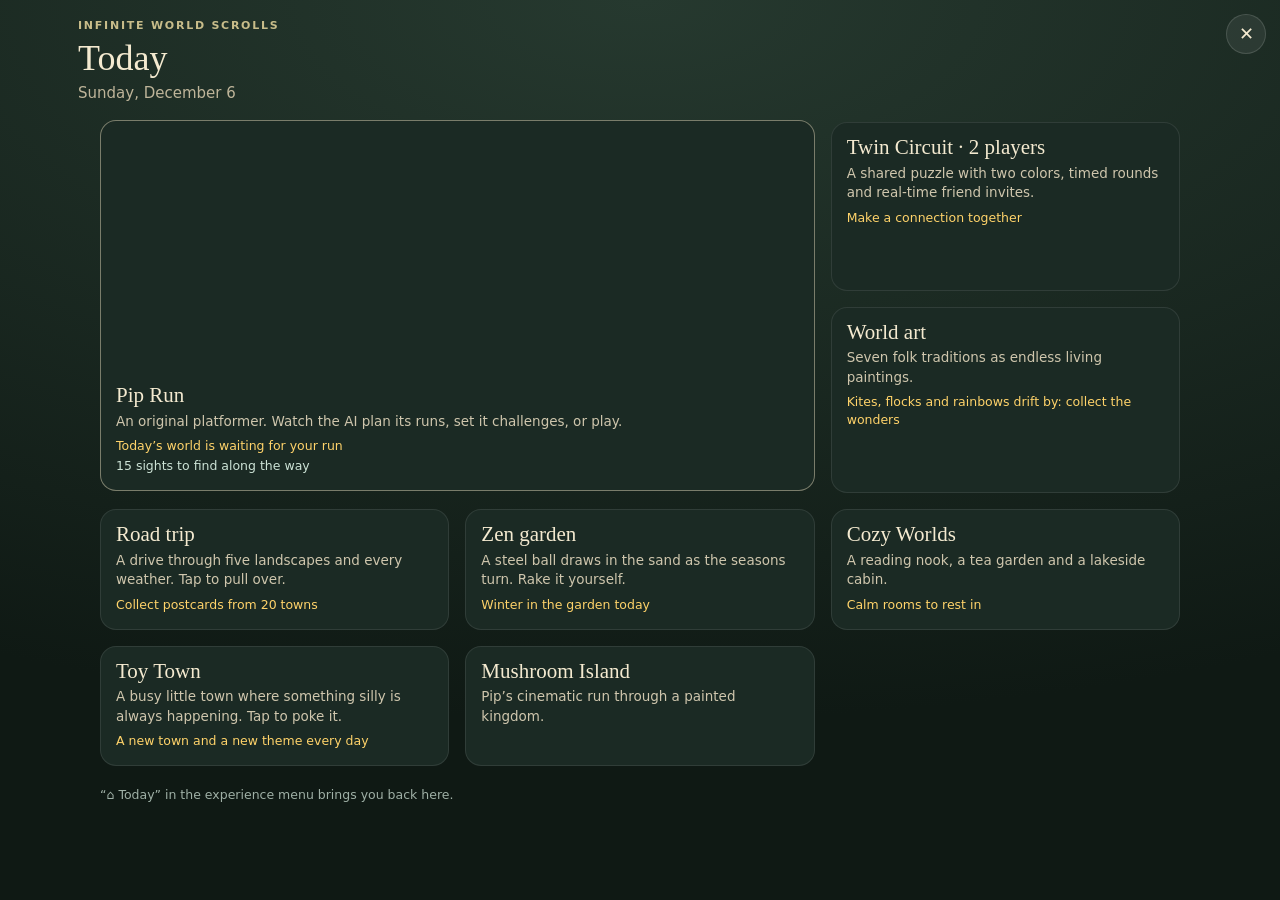
==== commit df05cc09: "feat(twin-circuit): integrate two-player game into experience selector" ====
--- a/index.html
+++ b/index.html
@@ -139,7 +139,7 @@
 <canvas id="c" aria-label="Endlessly scrolling art landscape inspired by traditional painting"></canvas>
 <div class="ui"><div class="bar" id="scene-controls">
   <h1>Infinite scroll</h1>
-<select id="mode" aria-label="Experience"><option value="home">⌂ Today</option><option value="art" selected>World art</option><option value="road">Road trip</option><option value="zen">Zen garden</option><option value="cozy">Cozy Worlds</option><option value="mushroom">Mushroom Island</option><option value="pip">Pip Run</option><option value="town">Toy Town</option></select>
+<select id="mode" aria-label="Experience"><option value="home">⌂ Today</option><option value="art" selected>World art</option><option value="road">Road trip</option><option value="zen">Zen garden</option><option value="cozy">Cozy Worlds</option><option value="mushroom">Mushroom Island</option><option value="pip">Pip Run</option><option value="town">Toy Town</option><option value="town2">Toy Town Storybook</option><option value="circuit">Twin Circuit · 2 players</option></select>
   <input id="sty" type="hidden" value="gond">
   <select id="place" aria-label="Road trip place" hidden><option value="auto">Places · Auto</option><option value="0">Mountain pass</option><option value="1">Desert highway</option><option value="2">Forest trail</option><option value="3">Coastal drive</option><option value="4">City outskirts</option></select>
 <button id="traffic" hidden aria-pressed="true">Traffic on</button>
@@ -2152,7 +2152,7 @@
 playBtn.onclick=()=>{playing=!playing;syncPlay();if(modeBtn.value==='cozy'&&window.CozyWorlds)(playing?CozyWorlds.resume():CozyWorlds.pause)();if(modeBtn.value==='mushroom')mushroomMotion(playing);if(modeBtn.value==='pip')pipMotion(playing);if(modeBtn.value==='town')townMotion(playing);};
 document.getElementById('spd').oninput=e=>speed=+e.target.value;
 // The embedded Toy Town gets this page's ?weather= and ?fps settings too, so previews work from here.
-function townSrc(){const q=new URLSearchParams(location.search),keep=['weather','fps','festival','season','lite','country'].filter(k=>q.has(k)).map(k=>'&'+k+(q.get(k)?'='+encodeURIComponent(q.get(k)):'')).join('');return 'toy-town.html?v=114&embed=1'+keep+(bar.hidden?'&clean=1':'');}
+function townSrc(){const q=new URLSearchParams(location.search),keep=['weather','fps','festival','season','lite','country','town'].filter(k=>q.has(k)).map(k=>'&'+k+(q.get(k)?'='+encodeURIComponent(q.get(k)):'')).join('');return 'toy-town.html?v=118&embed=1'+keep+(bar.hidden?'&clean=1':'');}
 document.getElementById('new').onclick=()=>{if(modeBtn.value==='town'){townFrame.src=townSrc()+'#new-'+Date.now();return;}if(modeBtn.value==='pip'){pipShared='';pipFrame.src='pip-run.html#new-'+Date.now();history.replaceState(null,'',location.pathname+location.search+'#pip-run');return;}if(modeBtn.value==='mushroom'){document.getElementById('mushroom-frame').src='mushroom-island.html';return;}if(modeBtn.value==='zen'){zenReset();return;}if(modeBtn.value==='art'){setSeed(Math.random()*1e6|0);camX=(seed%3-1)*1300;return;}journey=0;roadObjectThemes.clear();roadPlaceTransition.autoTime=0;roadPlaceTransition.current=null;roadPlaceTransition.selection=null;roadAtmosphere.autoTime=0;roadAtmosphere.current=null;roadAtmosphere.selection=null;tripDrive.x=speed/40;tripDrive.v=0;SceneMotion.resetLane();RoadTraffic.reset();setSeed(Math.random()*1e6|0);};
 document.getElementById('sty').onchange=e=>setSeed(seed,e.target.value);
 cv.addEventListener('pointerdown',e=>{if(modeBtn.value==='zen'){if(!zenScare(e.clientX,e.clientY)){if(zenRakeStart(e.clientX,e.clientY))cv.setPointerCapture(e.pointerId);else zenRippleAt(e.clientX,e.clientY);}wakeScene();return;}drag={x:e.clientX,c:camX,lx:e.clientX,lt:performance.now()};dragV=0;cv.setPointerCapture(e.pointerId);cv.style.cursor='grabbing';});
@@ -2207,6 +2207,8 @@
  cozyPromise.then(()=>{if(modeBtn.value==='cozy')CozyWorlds.mount(document.getElementById('cozy-host'),{onMotionChange(value){playing=value;syncPlay();},onExperienceChange(value){modeBtn.value=value;modeBtn.onchange();}});}).catch(()=>{if(modeBtn.value==='cozy')document.getElementById('cozy-host').innerHTML='<p class="cozy-error">The scene could not load. Please refresh.</p>';cozyPromise=null;});
 }
 modeBtn.onchange=()=>{
+ if(modeBtn.value==='circuit'){location.href='twin-circuit.html';return;}
+ if(modeBtn.value==='town2'){location.href='toy-town-new.html';return;}   // the storybook town is its own page (the classic Toy Town stays as it is)
  const road=modeBtn.value==='road',zen=modeBtn.value==='zen',cozy=modeBtn.value==='cozy',mushroom=modeBtn.value==='mushroom',pip=modeBtn.value==='pip',town=modeBtn.value==='town',wasZen=document.body.classList.contains('zen-mode');
  if(!cozy&&window.CozyWorlds)CozyWorlds.dispose();document.body.classList.toggle('cozy-mode',cozy);if(cozy)openCozy();
  document.body.classList.toggle('mushroom-mode',mushroom);
